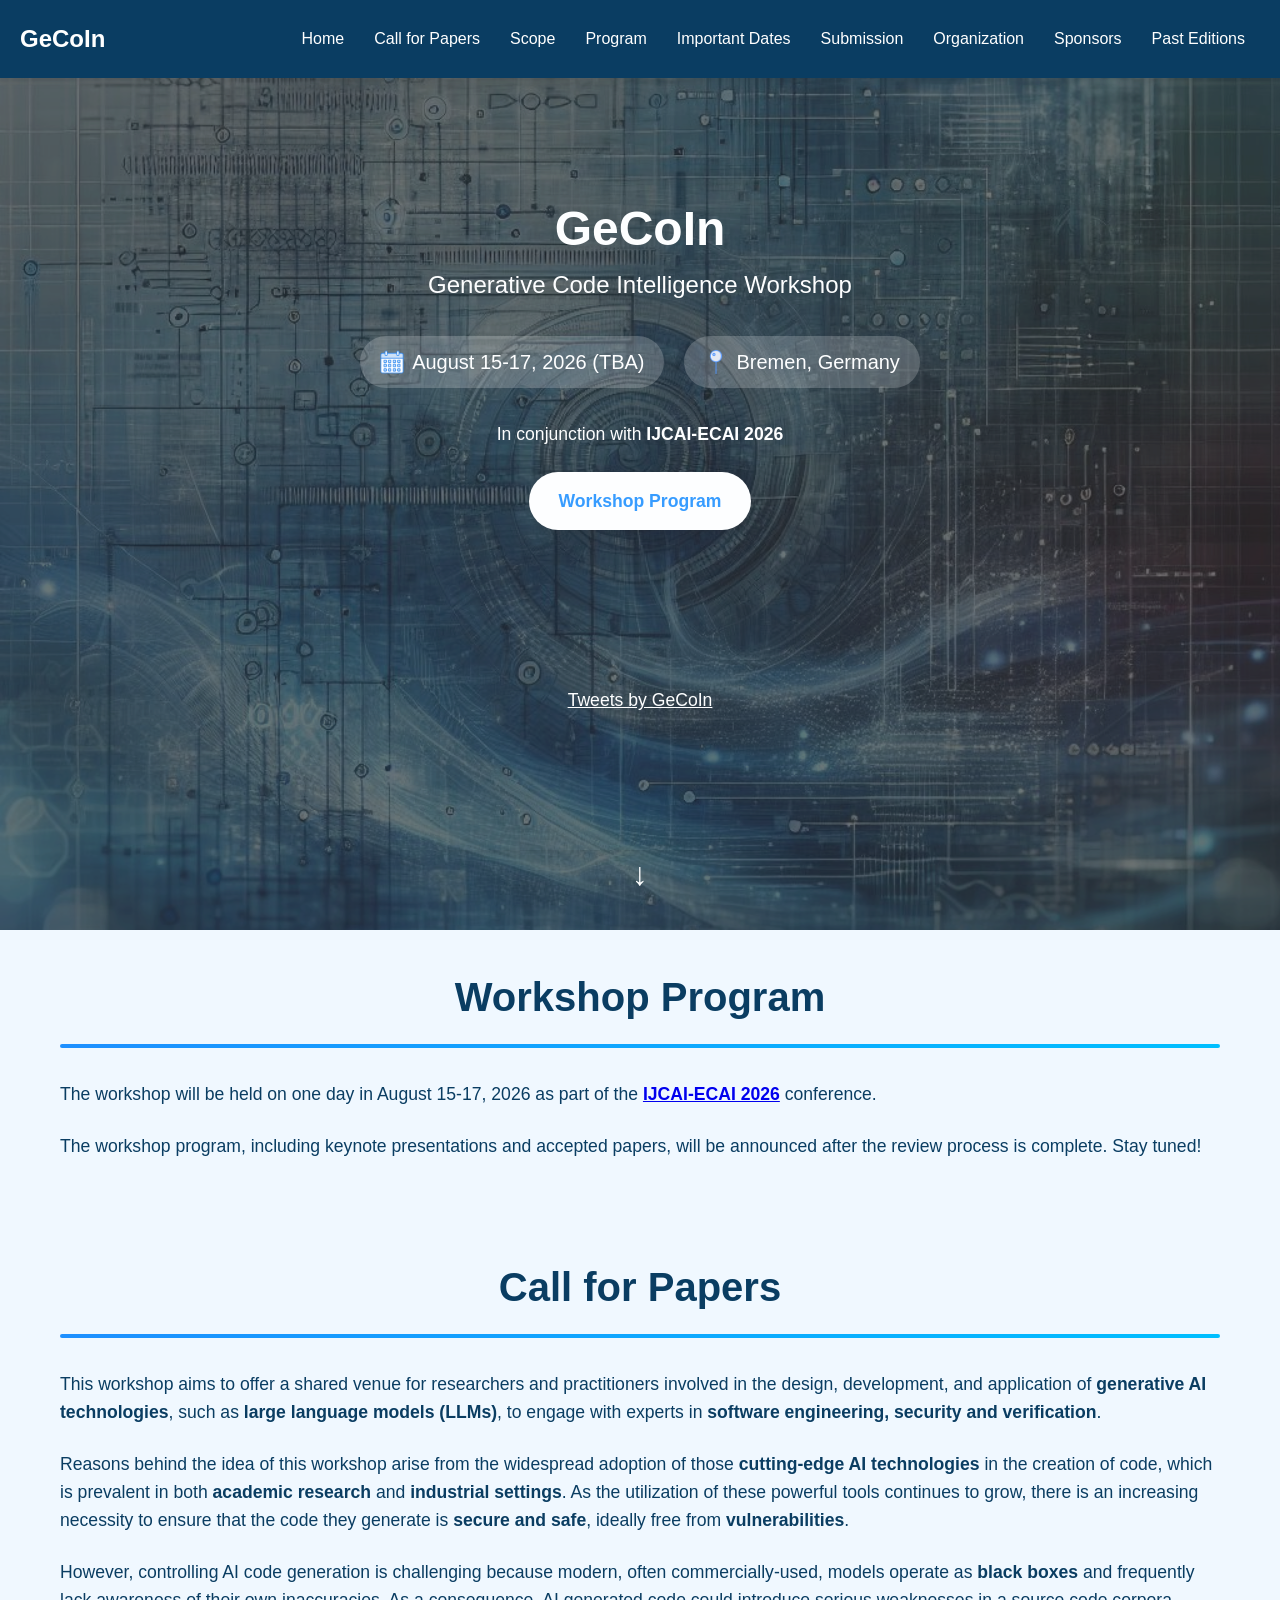
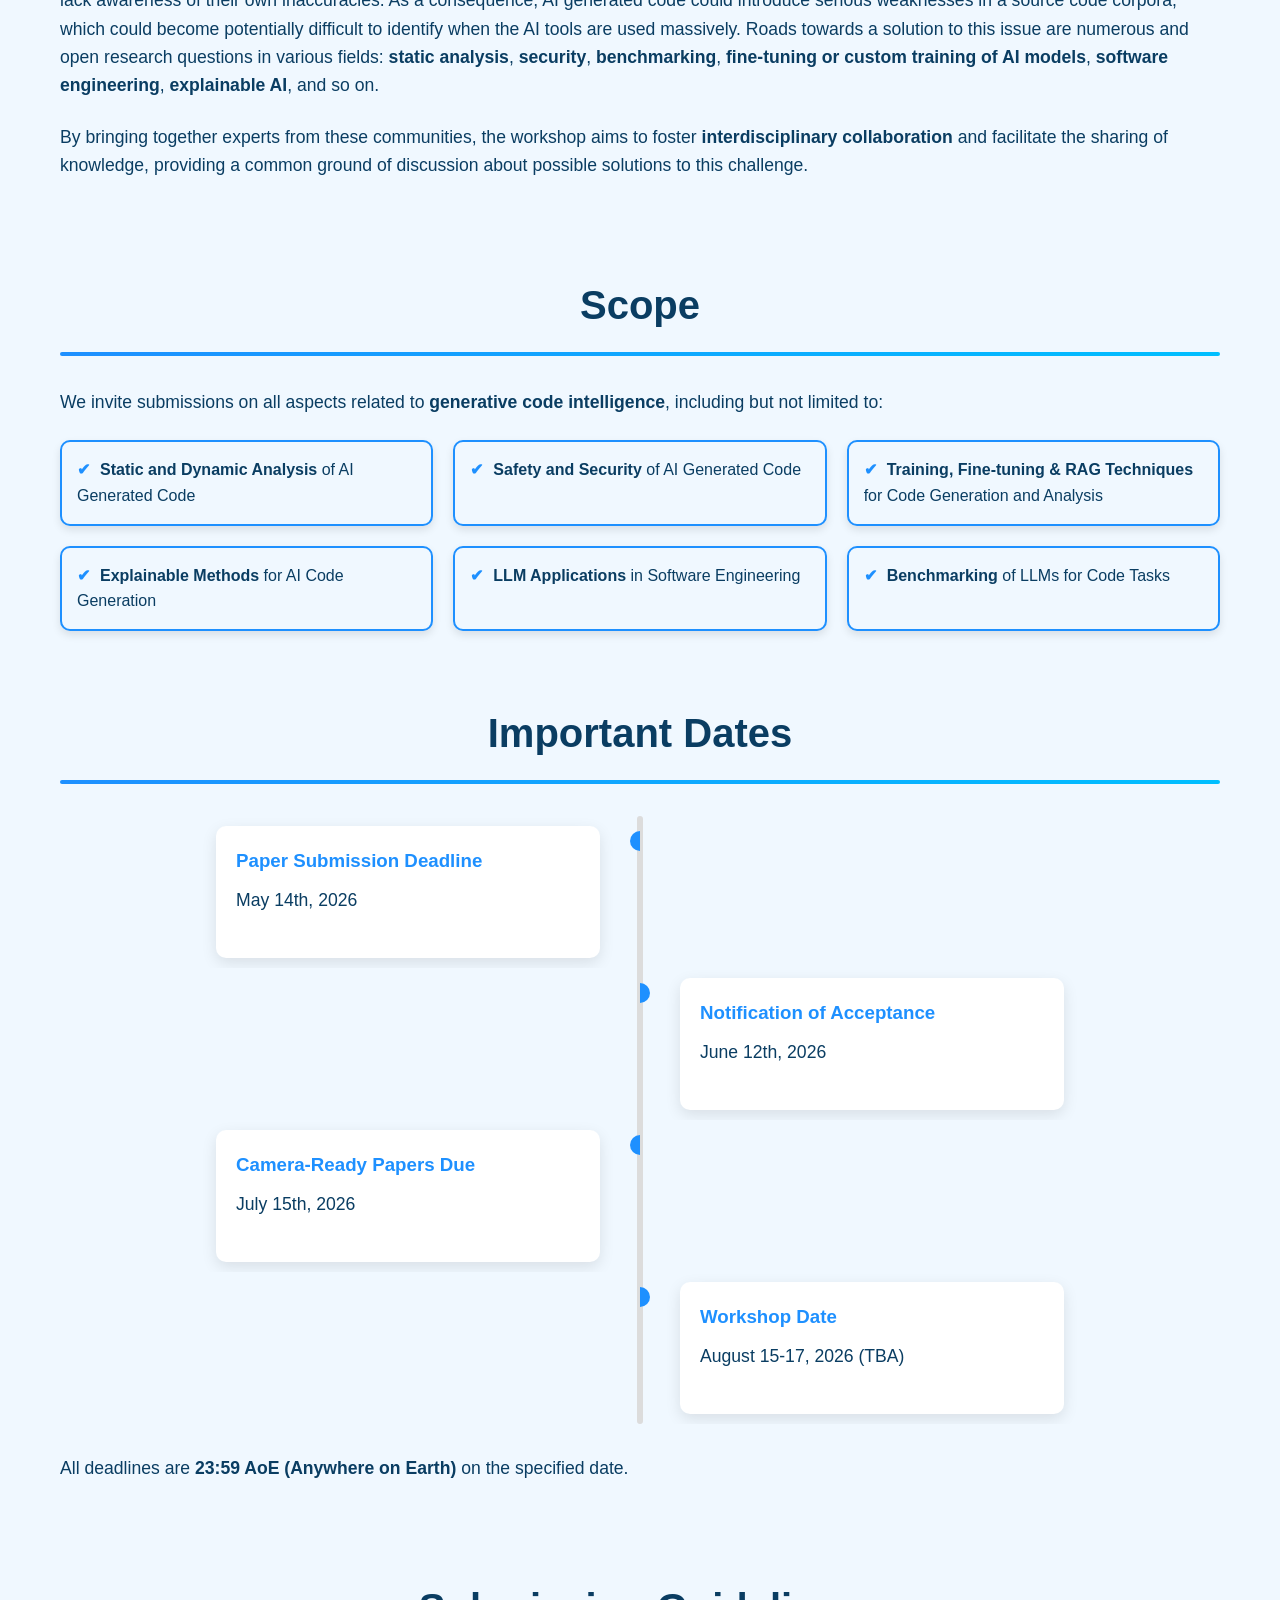
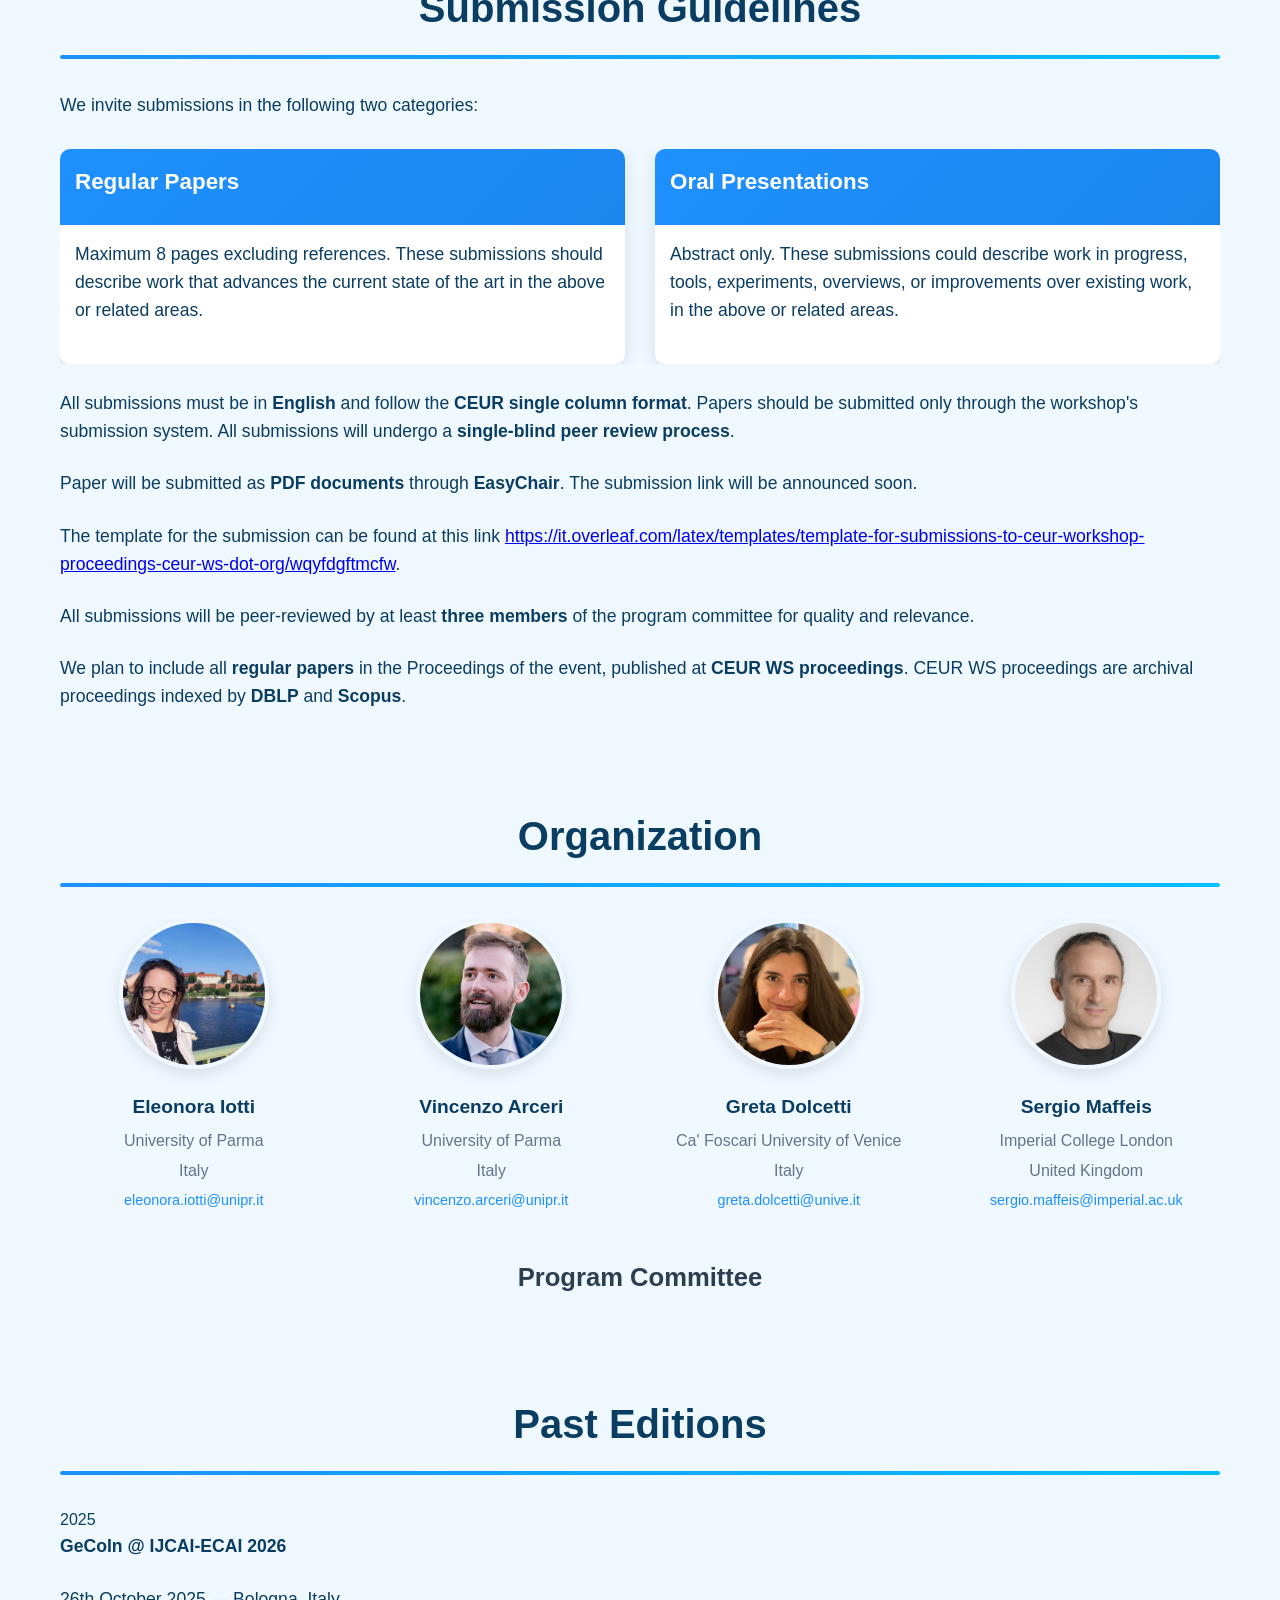
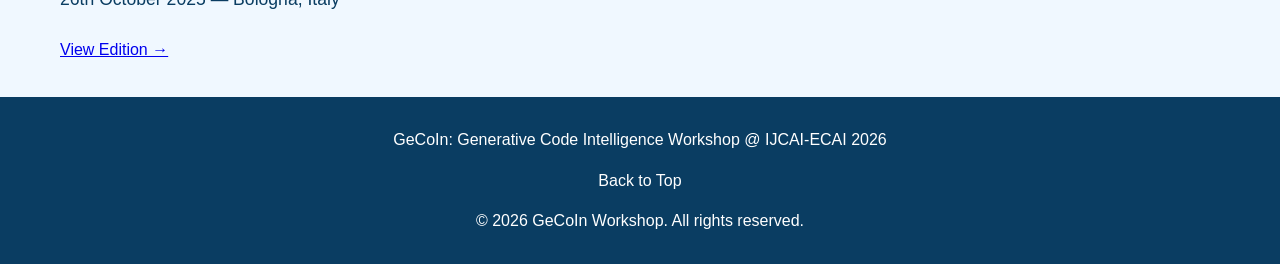
==== index.html @ 6d6dfdf1 "Update important dates for paper submissions and notifications" ====
<!DOCTYPE html>
<html lang="en">
<head>
    <meta charset="UTF-8">
    <meta name="viewport" content="width=device-width, initial-scale=1.0">
    <link rel="stylesheet" href="style.css">
    <title>GeCoIn - Generative Code Intelligence Workshop | IJCAI-ECAI 2026</title>
</head>
<body>
    <nav>
        <div class="nav-container">
            <a href="#" class="nav-logo">GeCoIn</a>
            <ul class="nav-links">
                <li><a href="#home">Home</a></li>
                <li><a href="#call-for-papers">Call for Papers</a></li>
                <li><a href="#scope">Scope</a></li>
                <li><a href="#program">Program</a></li>
                <li><a href="#important-dates">Important Dates</a></li>
                <li><a href="#submission">Submission</a></li>
                <li><a href="#organization">Organization</a></li>
                <li><a href="#sponsors">Sponsors</a></li>
                <li><a href="#past-editions">Past Editions</a></li>
            </ul>
            <div class="burger">
                <div class="line1"></div>
                <div class="line2"></div>
                <div class="line3"></div>
            </div>
        </div>
    </nav>

    <header id="home">
        <div class="overlay"></div>
        <div class="header-content">
            <h1>GeCoIn</h1>
            <p class="workshop-title">Generative Code Intelligence Workshop</p>
            <div class="info-container">
                <div class="date-info">
                    <img src="assets/icons/schedule.png" alt="Date Icon" class="info-icon">
                    <span>  August 15-17, 2026 (TBA) </span>
                </div>
                <div class="city-info">
                    <img src="assets/icons/pin.png" alt="Location Icon" class="info-icon">
                    <span>Bremen, Germany</span>
                </div>
            </div>
            <p class="conference-info">In conjunction with <strong><a href="https://2026.ijcai.org/" target="_blank" rel="noopener noreferrer">IJCAI-ECAI 2026</a></strong></p>
            <a href="#program" class="cta-button">Workshop Program</a>
            <!-- Twitter widget -->
            <div class="twitter-widget">
                <a class="twitter-timeline" data-width="400" data-height="300" href="https://twitter.com/GeCoIn2025?ref_src=twsrc%5Etfw" rel="noopener noreferrer">Tweets by GeCoIn</a><script async src="https://platform.twitter.com/widgets.js" charset="utf-8"></script> 
            </div>
            <script async src="https://platform.twitter.com/widgets.js" charset="utf-8"></script>
        </div>
        <div class="scroll-down">↓</div>
    </header>

    <section id="program">
        <h2>Workshop Program</h2>
        <p>The workshop will be held on one day in August 15-17, 2026 as part of the <strong><a href="https://2026.ijcai.org/" target="_blank" rel="noopener noreferrer">IJCAI-ECAI 2026</a></strong> conference.</p>
        <p>The workshop program, including keynote presentations and accepted papers, will be announced after the review process is complete. Stay tuned!</p>
       </section>

    <section id="call-for-papers">
        <h2>Call for Papers</h2>
        <p>This workshop aims to offer a shared venue for researchers and practitioners involved in the design, development, and application of <strong>generative AI technologies</strong>, such as <strong>large language models (LLMs)</strong>, to engage with experts in <strong>software engineering, security and verification</strong>.</p>
        <p>Reasons behind the idea of this workshop arise from the widespread adoption of those <strong>cutting-edge AI technologies</strong> in the creation of code, which is prevalent in both <strong>academic research</strong> and <strong>industrial settings</strong>. As the utilization of these powerful tools continues to grow, there is an increasing necessity to ensure that the code they generate is <strong>secure and safe</strong>, ideally free from <strong>vulnerabilities</strong>.</p>
        <p>However, controlling AI code generation is challenging because modern, often commercially-used, models operate as <strong>black boxes</strong> and frequently lack awareness of their own inaccuracies. As a consequence, AI generated code could introduce serious weaknesses in a source code corpora, which could become potentially difficult to identify when the AI tools are used massively. Roads towards a solution to this issue are numerous and open research questions in various fields: <strong>static analysis</strong>, <strong>security</strong>, <strong>benchmarking</strong>, <strong>fine-tuning or custom training of AI models</strong>, <strong>software engineering</strong>, <strong>explainable AI</strong>, and so on.</p>
        <p>By bringing together experts from these communities, the workshop aims to foster <strong>interdisciplinary collaboration</strong> and facilitate the sharing of knowledge, providing a common ground of discussion about possible solutions to this challenge.</p>
    </section>

    <section id="scope">
        <h2>Scope</h2>
        <p>We invite submissions on all aspects related to <strong>generative code intelligence</strong>, including but not limited to:</p>
        <ul class="topics-list">
            <li><strong>Static and Dynamic Analysis</strong> of AI Generated Code</li>
            <li><strong>Safety and Security</strong> of AI Generated Code</li>
            <li><strong>Training, Fine-tuning & RAG Techniques</strong> for Code Generation and Analysis</li>
            <li><strong>Explainable Methods</strong> for AI Code Generation</li>
            <li><strong>LLM Applications</strong> in Software Engineering</li>
            <li><strong>Benchmarking</strong> of LLMs for Code Tasks</li>
        </ul>
    </section>

    <section id="important-dates">
        <h2>Important Dates</h2>
        <div class="timeline">
            <div class="timeline-item left">
                <div class="timeline-content">
                    <h3><strong>Paper Submission Deadline</strong></h3>
                    <p>May 14th, 2026</p>
                </div>
            </div>
            <div class="timeline-item right">
                <div class="timeline-content">
                    <h3><strong>Notification of Acceptance</strong></h3>
                    <p>June 12th, 2026</p>
                </div>
            </div>
            <div class="timeline-item left">
                <div class="timeline-content">
                    <h3><strong>Camera-Ready Papers Due</strong></h3>
                    <p>July 15th, 2026</p>
                </div>
            </div>
            <div class="timeline-item right">
                <div class="timeline-content">
                    <h3><strong>Workshop Date</strong></h3>
                    <p> August 15-17, 2026 (TBA)</p>
                </div>
            </div>
        </div>
        <p class="text-center">All deadlines are <strong>23:59 AoE (Anywhere on Earth)</strong> on the specified date.</p>
    </section>

    <section id="submission">
        <h2>Submission Guidelines</h2>
        <p>We invite submissions in the following two categories:</p>
        <div class="grid">
            <div class="card">
                <div class="card-header">
                    <h3><strong>Regular Papers</strong></h3>
                </div>
                <div class="card-body">
                    <p>Maximum 8 pages excluding references.
                    These submissions should describe work that advances the current state of the art in the above or related areas.
                </div>
            </div>
            <div class="card">
                <div class="card-header">
                    <h3><strong>Oral Presentations</strong></h3>
                </div>
                <div class="card-body">
                    <p>Abstract only.
                    These submissions could describe work in progress, tools, experiments, overviews, or improvements over existing work, in the above or related areas.
                </div>
            </div>
        </div>
        <br>
        <p>All submissions must be in <strong>English</strong> and follow the <strong>CEUR single column format</strong>. Papers should be submitted only through the workshop's submission system. All submissions will undergo a <strong>single-blind peer review process</strong>.</p>
        <p>Paper will be submitted as <strong>PDF documents</strong> through <strong>EasyChair</strong>. The submission link will be announced soon.</p>
        <p>The template for the submission can be found at this link <a rel="noopener noreferrer" target="_blank" href="https://it.overleaf.com/latex/templates/template-for-submissions-to-ceur-workshop-proceedings-ceur-ws-dot-org/wqyfdgftmcfw">https://it.overleaf.com/latex/templates/template-for-submissions-to-ceur-workshop-proceedings-ceur-ws-dot-org/wqyfdgftmcfw</a>.</p>
        <p>All submissions will be peer-reviewed by at least <strong> three members </strong> of the program committee for quality and relevance.</p>
        <p>We plan to include all <strong> regular papers </strong> in the Proceedings of the event, published at <strong>CEUR WS proceedings</strong>. CEUR WS proceedings are archival proceedings indexed by <strong>DBLP</strong> and <strong>Scopus</strong>. </p>
    </section>

    <section id="organization">
        <h2>Organization</h2>
        <div class="organizers">
            <div class="organizer">
                <img src="assets/profilepics/eleonora.png" alt="Eleonora Iotti">
                <h3>Eleonora Iotti</h3>
                <p>University of Parma</p>
                <p>Italy</p>
                <p class="email">eleonora.iotti@unipr.it</p>
            </div>
            <div class="organizer">
                <img src="assets/profilepics/vincenzo.png" alt="Vincenzo Arceri">
                <h3>Vincenzo Arceri</h3>
                <p>University of Parma</p>
                <p>Italy</p>
                <p class="email">vincenzo.arceri@unipr.it</p>
            </div>
            <div class="organizer">
                <img src="assets/profilepics/greta.png" alt="Greta Dolcetti">
                <h3>Greta Dolcetti</h3>
                <p>Ca' Foscari University of Venice</p>
                <p>Italy</p>
                <p class="email">greta.dolcetti@unive.it</p>
            </div>
            <div class="organizer">
                <img src="assets/profilepics/sergio.png" alt="Sergio Maffeis">
                <h3>Sergio Maffeis</h3>
                <p>Imperial College London</p>
                <p>United Kingdom</p>
                <p class="email">sergio.maffeis@imperial.ac.uk</p>
            </div>
        </div>

        <h3 class="committee-title">Program Committee</h3>
        <!-- <div class="pc-grid">
            <div class="pc-member">
                <p class="member-name">Antonio Emanuele Cinà</p>
                <p class="member-affiliation">University of Genoa</p>
            </div>
            <div class="pc-member">
                <p class="member-name">Edoardo Manino</p>
                <p class="member-affiliation">University of Manchester</p>
            </div>
            <div class="pc-member">
                <p class="member-name">Gabriele Penzotti</p>
                <p class="member-affiliation">University of Parma</p>
            </div>
            <div class="pc-member">
                <p class="member-name">Giulio Zizzo</p>
                <p class="member-affiliation">IBM Research</p>
            </div>
            <div class="pc-member">
                <p class="member-name">Guannan Wei</p>
                <p class="member-affiliation">INRIA/Tufts</p>
            </div>
            <div class="pc-member">
                <p class="member-name">Hossein Hajipour</p>
                <p class="member-affiliation">CISPA</p>
            </div>
            <div class="pc-member">
                <p class="member-name">Ke Li</p>
                <p class="member-affiliation">University of Exeter</p>
            </div>
            <div class="pc-member">
                <p class="member-name">Laura Titolo</p>
                <p class="member-affiliation">Code Metal</p>
            </div>
            <div class="pc-member">
                <p class="member-name">Lucas Cordeiro</p>
                <p class="member-affiliation">The University of Manchester</p>
            </div>
            <div class="pc-member">
                <p class="member-name">Luca Olivieri</p>
                <p class="member-affiliation">Ca' Foscari University of Venice</p>
            </div>
            <div class="pc-member">
                <p class="member-name">Souvick Das</p>
                <p class="member-affiliation">University of Luxembourg</p>
            </div>
        </div> -->
    </section>

    <section id="past-editions">
        <h2>Past Editions</h2>
        <div class="past-editions-grid">
            <div class="past-edition-card">
                <div class="past-edition-year">2025</div>
                <div class="past-edition-info">
                    <p><strong>GeCoIn @ IJCAI-ECAI 2026</strong></p>
                    <p>26th October 2025 &mdash; Bologna, Italy</p>
                    <a href="past_editions/2025/index.html" class="past-edition-link">View Edition &rarr;</a>
                </div>
            </div>
        </div>
    </section>

    <!-- <section id="sponsors">
        <h2>Sponsors</h2>
        <div class="sponsors-container">
            <div class="sponsor">
                <img src="assets/sponsor/UNIPR_CENTRATO_2RIGHE_POS_CMYK.png" alt="University of Parma">
            </div>
        </div>
    </section> -->

    <footer>
        <p>GeCoIn: Generative Code Intelligence Workshop @ IJCAI-ECAI 2026</p>
        <div class="footer-links">
            <a href="#home">Back to Top</a>
        </div>
        <p>&copy; 2026 GeCoIn Workshop. All rights reserved.</p>
    </footer>

    <script>
        // Mobile Navigation Toggle
        const navSlide = () => {
            const burger = document.querySelector('.burger');
            const nav = document.querySelector('.nav-links');
            const navLinks = document.querySelectorAll('.nav-links li');

            burger.addEventListener('click', () => {
                // Toggle Nav
                nav.classList.toggle('nav-active');

                // Animate Links
                navLinks.forEach((link, index) => {
                    if (link.style.animation) {
                        link.style.animation = '';
                    } else {
                        link.style.animation = `navLinkFade 0.5s ease forwards ${index / 7 + 0.3}s`;
                    }
                });

                // Burger Animation
                burger.classList.toggle('toggle');
            });

            // Close menu when link is clicked
            navLinks.forEach(link => {
                link.addEventListener('click', () => {
                    nav.classList.remove('nav-active');
                    burger.classList.remove('toggle');

                    navLinks.forEach(link => {
                        link.style.animation = '';
                    });
                });
            });
        };

        navSlide();

        // Smooth scroll for all anchor links
        document.querySelectorAll('a[href^="#"]').forEach(anchor => {
            anchor.addEventListener('click', function (e) {
                e.preventDefault();

                document.querySelector(this.getAttribute('href')).scrollIntoView({
                    behavior: 'smooth'
                });
            });
        });

        // Scroll down button functionality
        document.querySelector('.scroll-down').addEventListener('click', () => {
            document.querySelector('#call-for-papers').scrollIntoView({
                behavior: 'smooth'
            });
        });
    </script>
</body>
</html>
---- style.css ----
:root {
    --primary: #1e90ff;
    --primary-dark: #1c86ee;
    --secondary: #0a3d62;
    --accent: #00bfff;
    --light: #f0f8ff;
    --dark: #0a3d62;
    --gray: #dcdcdc;
}

* {
    box-sizing: border-box;
    margin: 0;
    padding: 0;
}

html {
    scroll-behavior: smooth;
    overflow-x: hidden;
}

body {
    font-family: 'Inter', -apple-system, BlinkMacSystemFont, 'Segoe UI', Roboto, Oxygen, Ubuntu, Cantarell, sans-serif;
    line-height: 1.6;
    color: var(--dark);
    background-color: var(--light);
    overflow-x: hidden;
}

header {
    background: url(assets/pics/bg.jpeg);
    background-position: center;
    background-size: cover;
    color: white;
    min-height: 100vh;
    display: flex;
    flex-direction: column;
    justify-content: center;
    align-items: center;
    text-align: center;
    position: relative;
    overflow: hidden;
    opacity: 0.88;
    padding-top: 200px;
}

header::before {
    content: '';
    position: absolute;
    top: 0;
    left: 0;
    width: 100%;
    height: 100%;
    background: rgba(0, 0, 0, 0.5);
    z-index: 1;
}

header * {
    position: relative;
    z-index: 2;
}

.overlay {
    position: absolute;
    top: 0;
    left: 0;
    width: 100%;
    height: 100%;
    background: rgba(0, 0, 0, 0.2);
    z-index: 1;
}

.header-content {
    position: relative;
    z-index: 2;
    max-width: 100%;
    padding: 0 20px;
}

h1 {
    font-size: 3rem;
    margin-bottom: 1rem;
    font-weight: 800;
    line-height: 1.2;
}

.header-content h1 {
    margin-bottom: 0.5rem;
}

.workshop-title {
    font-size: 1.5rem;
    margin-bottom: 2rem;
    font-weight: 400;
}

.date-info {
    font-size: 1.25rem;
    margin-bottom: 2rem;
    padding: 10px 20px;
    background-color: rgba(255, 255, 255, 0.2);
    border-radius: 50px;
    display: inline-block;
    display: flex;
    align-items: center;
}

.cta-button {
    display: inline-block;
    background-color: white;
    color: var(--primary);
    font-weight: 600;
    padding: 15px 30px;
    border-radius: 50px;
    text-decoration: none;
    font-size: 1.1rem;
    transition: all 0.3s ease;
    box-shadow: 0 4px 6px rgba(0, 0, 0, 0.1);
}

.cta-button:hover {
    transform: translateY(-3px);
    box-shadow: 0 6px 8px rgba(0, 0, 0, 0.15);
}

.scroll-down {
    position: absolute;
    bottom: 30px;
    left: 50%;
    transform: translateX(-50%);
    font-size: 2rem;
    color: white;
    animation: bounce 2s infinite;
    cursor: pointer;
}

@keyframes bounce {
    0%, 20%, 50%, 80%, 100% {
        transform: translateY(0) translateX(-50%);
    }
    40% {
        transform: translateY(-20px) translateX(-50%);
    }
    60% {
        transform: translateY(-10px) translateX(-50%);
    }
}

nav {
    background-color: var(--secondary);
    padding: 0 20px;
    position: fixed;
    top: 0;
    width: 100%;
    z-index: 100;
    box-shadow: 0 2px 10px rgba(0, 0, 0, 0.1);
}

.nav-container {
    max-width: 100%;
    margin: 0 auto;
    display: flex;
    justify-content: space-between;
    align-items: center;
}

.nav-logo {
    font-weight: 700;
    font-size: 1.5rem;
    color: white;
    text-decoration: none;
    padding: 20px 0;
}

.nav-links {
    display: flex;
    list-style: none;
}

.nav-links li a {
    color: white;
    padding: 20px 15px;
    text-decoration: none;
    font-weight: 500;
    display: block;
    transition: color 0.3s ease;
}

.nav-links li a:hover {
    color: var(--accent);
}

.burger {
    display: none;
    cursor: pointer;
}

.burger div {
    width: 25px;
    height: 3px;
    background-color: white;
    margin: 5px;
    transition: all 0.3s ease;
}

section {
    padding: 35px 20px;
    max-width: 1200px;
    margin: 0 auto;
    overflow-x: hidden;
}

section h2 {
    font-size: 2.5rem;
    margin-bottom: 2rem;
    text-align: center;
    position: relative;
    color: var(--secondary);
}

section h2::after {
    content: '';
    display: block;
    width: 100%;
    height: 4px;
    background: linear-gradient(90deg, var(--primary), var(--accent));
    margin: 15px auto 0;
    border-radius: 2px;
}

p {
    margin-bottom: 1.5rem;
    font-size: 1.1rem;
}

.grid {
    display: grid;
    grid-template-columns: repeat(auto-fit, minmax(300px, 1fr));
    gap: 30px;
    margin-top: 30px;
    overflow-x: hidden;
}

.card {
    background-color: white;
    border-radius: 10px;
    overflow: hidden;
    box-shadow: 0 5px 15px rgba(0, 0, 0, 0.1);
    transition: transform 0.3s ease, box-shadow 0.3s ease;
}

.card:hover {
    transform: translateY(-5px);
    box-shadow: 0 15px 30px rgba(0, 0, 0, 0.15);
}

.card-header {
    background: linear-gradient(135deg, var(--primary), var(--primary-dark));
    color: white;
    padding: 15px;
}

.card-body {
    padding: 15px;
}

.card h3 {
    margin-bottom: 10px;
    font-size: 1.4rem;
}

.timeline {
    position: relative;
    max-width: 80%;
    margin: 30px auto;
}

.timeline::after {
    content: '';
    position: absolute;
    width: 6px;
    background: var(--gray);
    top: 0;
    bottom: 0;
    left: 50%;
    margin-left: -3px;
    border-radius: 3px;
}

.timeline-item {
    padding: 10px 40px;
    position: relative;
    width: 50%;
    box-sizing: border-box;
    overflow-x: hidden;
}

.timeline-item::after {
    content: '';
    position: absolute;
    width: 20px;
    height: 20px;
    background: var(--primary);
    border-radius: 50%;
    top: 15px;
    z-index: 1;
}

.left {
    left: 0;
}

.right {
    left: 50%;
}

.left::after {
    right: -10px;
}

.right::after {
    left: -10px;
}

.timeline-content {
    background-color: white;
    padding: 20px;
    border-radius: 10px;
    box-shadow: 0 5px 15px rgba(0, 0, 0, 0.1);
}

.timeline-content h3 {
    margin-bottom: 10px;
    color: var(--primary);
}

/* Add styling for author names in program schedule */
.timeline-content em {
    color: #496795;
    font-size: 0.9rem;
    font-weight: 400;
}

.organizers {
    display: grid;
    grid-template-columns: repeat(2, 1fr);
    gap: 30px;
    margin-top: 30px;
    overflow-x: hidden;
}

.organizer {
    text-align: center;
}

.organizer img {
    width: 150px;
    height: 150px;
    border-radius: 50%;
    object-fit: cover;
    margin-bottom: 15px;
    border: 4px solid var(--light);
    box-shadow: 0 5px 15px rgba(0, 0, 0, 0.1);
}

.organizer h3 {
    font-size: 1.2rem;
    margin-bottom: 5px;
}

.organizer p {
    font-size: 1rem;
    color: #64748b;
    margin-bottom: 5px;
    margin-top: 5px;
}

.organizer .email {
    font-size: 0.9rem;
    color: var(--primary);
    word-break: break-word;
}

footer {
    background-color: var(--secondary);
    color: white;
    text-align: center;
    padding: 30px 20px;
    overflow-x: hidden;
}

footer p {
    margin-bottom: 0;
    font-size: 1rem;
}

.footer-links {
    margin: 15px 0;
}

.footer-links a {
    color: white;
    margin: 0 10px;
    text-decoration: none;
}

.footer-links a:hover {
    text-decoration: underline;
}

.container {
    display: flex;
    flex-wrap: wrap;
    justify-content: center;
    align-items: center;
    max-width: 100vw;
    overflow: hidden;
}

.info-container {
    display: flex;
    justify-content: center;
    gap: 20px;
    align-items: center;
}

.info-icon {
    width: 24px;
    height: 24px;
    margin-right: 8px;
}

.city-info {
    font-size: 1.25rem;
    margin-bottom: 2rem;
    padding: 10px 20px;
    background-color: rgba(255, 255, 255, 0.2);
    border-radius: 50px;
    display: inline-block;
    display: flex;
    align-items: center;
}

.topics-list {
    list-style: none;
    padding: 0;
    margin: 0;
    display: grid;
    grid-template-columns: repeat(auto-fit, minmax(250px, 1fr));
    gap: 20px;
    justify-content: center;
}

@media screen and (min-width: 768px) {
    .topics-list {
        grid-template-columns: repeat(3, 1fr);
    }
}

.topics-list li {
    background-color: var(--light);
    border: 2px solid var(--primary);
    border-radius: 10px;
    padding: 15px;
    box-shadow: 0 4px 8px rgba(0, 0, 0, 0.1);
    transition: transform 0.3s ease, box-shadow 0.3s ease;
}

.topics-list li:hover {
    transform: translateY(-5px);
    box-shadow: 0 8px 16px rgba(0, 0, 0, 0.2);
}

.topics-list li::before {
    content: "✔";
    color: var(--primary);
    font-weight: bold;
    margin-right: 10px;
}

.conference-info a {
    color: white;
    font-weight: bold;
    text-decoration: none;
}

.conference-info a:hover {
    text-decoration: underline;
}

.twitter-widget {
    margin-top: 20px;
    width: 100%;
    max-width: 400px;
    height: 300px;
    overflow: hidden;
    border-radius: 10px;
    box-shadow: 0 4px 8px rgba(0, 0, 0, 0.1);
    display: flex;
    justify-content: center;
    align-items: center;
    margin-left: auto;
    margin-right: auto;
    margin-bottom: 80px;
}

/* Twitter link style for fallback */
.twitter-widget a {
    color: white;
    text-align: center;
    position: absolute;
    width: auto;
    text-decoration: underline;
    font-size: 1.1rem;
}

.conference-info {
    white-space: normal;
    overflow-wrap: break-word;
    max-width: 100%;
}

/* Program Committee Styling */
.committee-title {
    text-align: center;
    margin: 2.5rem 0 1.5rem;
    color: #2c3e50;
    font-size: 1.6rem;
}

.pc-grid {
    display: grid;
    grid-template-columns: repeat(auto-fill, minmax(250px, 1fr));
    gap: 1.5rem;
    margin-top: 2rem;
}

.pc-member {
    background-color: #f8f9fa;
    border-radius: 8px;
    padding: 1rem;
    box-shadow: 0 2px 5px rgba(0,0,0,0.1);
    transition: transform 0.3s ease, box-shadow 0.3s ease;
    text-align: center;
}

.pc-member:hover {
    transform: translateY(-5px);
    box-shadow: 0 5px 15px rgba(0,0,0,0.1);
}

.member-name {
    font-weight: bold;
    margin-bottom: 0.3rem;
    color: #2c3e50;
}

.member-affiliation {
    font-style: italic;
    font-size: 0.9rem;
    color: #6c757d;
}

@media (max-width: 768px) {
    .pc-grid {
        grid-template-columns: repeat(auto-fill, minmax(200px, 1fr));
    }
}

@media screen and (max-width: 768px) {
    .header-content {
        padding: 0 10px;
    }

    h1 {
        font-size: 2rem;
    }

    .workshop-title {
        font-size: 1rem;
    }

    .date-info, .city-info {
        font-size: 1rem;
    }

    .cta-button {
        padding: 10px 20px;
        font-size: 1rem;
    }

    h1 {
        font-size: 2.2rem;
    }

    .workshop-title {
        font-size: 1.2rem;
    }

    .conference-info {
        font-size: 14px;
        padding: 5px;
    }

    .nav-links {
        position: absolute;
        right: 0;
        height: calc(100vh - 60px);
        top: 60px;
        background-color: var(--secondary);
        display: flex;
        flex-direction: column;
        align-items: center;
        width: 100%;
        transform: translateX(100%);
        transition: transform 0.5s ease-in;
        z-index: 99;
    }

    .nav-links li {
        opacity: 0;
        width: 100%;
        text-align: center;
    }

    .nav-links li a {
        padding: 20px;
        font-size: 1.2rem;
    }

    .burger {
        display: block;
    }

    .nav-active {
        transform: translateX(0%);
    }

    @keyframes navLinkFade {
        from {
            opacity: 0;
            transform: translateX(50px);
        }
        to {
            opacity: 1;
            transform: translateX(0px);
        }
    }

    .toggle .line1 {
        transform: rotate(-45deg) translate(-5px, 6px);
    }

    .toggle .line2 {
        opacity: 0;
    }

    .toggle .line3 {
        transform: rotate(45deg) translate(-5px, -6px);
    }

    .timeline::after {
        left: 31px;
    }

    .timeline-item {
        width: 100%;
        padding-left: 70px;
        padding-right: 25px;
    }

    .timeline-item::after {
        left: 21px;
    }

    .right {
        left: 0%;
    }

    .organizers {
        grid-template-columns: 1fr;
    }

    .twitter-widget {
        max-width: 90%;
        height: auto;
        aspect-ratio: 4 / 3;
    }
}

/* Sponsors Section */
#sponsors {
    padding: 60px 20px;
    text-align: center;
}

.sponsors-container {
    max-width: 1200px;
    margin: 0 auto;
    display: flex;
    justify-content: center;
    align-items: center;
    flex-wrap: wrap;
    gap: 40px;
}

.sponsor {
    display: flex;
    justify-content: center;
    align-items: center;
    padding: 20px;
}

.sponsor img {
    max-width: 300px;
    max-height: 150px;
    width: auto;
    height: auto;
    object-fit: contain;
    filter: grayscale(20%);
    transition: filter 0.3s ease, transform 0.3s ease;
}

.sponsor img:hover {
    filter: grayscale(0%);
    transform: scale(1.05);
}

/* Responsive design for sponsors */
@media screen and (max-width: 768px) {
    .sponsor img {
        max-width: 250px;
        max-height: 120px;
    }
    
    #sponsors {
        padding: 40px 15px;
    }
}

@media screen and (max-width: 480px) {
    .sponsor img {
        max-width: 200px;
        max-height: 100px;
    }
}

/* Program Schedule styling */
.program-schedule {
    margin-top: 3rem;
    margin-bottom: 3rem;
}

.program-schedule h3 {
    text-align: center;
    margin-bottom: 2rem;
    color: var(--primary);
    font-size: 1.8rem;
    font-weight: 600;
    position: relative;
}

.program-schedule h3::after {
    content: '';
    display: block;
    width: 80px;
    height: 3px;
    background: var(--accent);
    margin: 10px auto 0;
    border-radius: 2px;
}

/* Keynote styling */
.keynote-container {
    margin-top: 3rem;
    margin-bottom: 2rem;
}

.keynote-container h3 {
    text-align: center;
    margin-bottom: 2rem;
    color: var(--primary);
    font-size: 1.8rem;
    font-weight: 600;
    position: relative;
}

.keynote-container h3::after {
    content: '';
    display: block;
    width: 80px;
    height: 3px;
    background: var(--accent);
    margin: 10px auto 0;
    border-radius: 2px;
}

.keynote-card {
    max-width: 800px;
    margin: 0 auto;
    background: white;
    border: none;
}

.keynote-card:hover {
    transform: translateY(-3px);
}

.keynote-card .card-header {
    background: linear-gradient(135deg, var(--primary), var(--primary-dark));
    padding: 25px;
}

.keynote-card .card-header h4 {
    margin: 0;
    font-size: 1.4rem;
    line-height: 1.4;
    font-weight: 600;
    color: white;
}

.keynote-card .card-body {
    padding: 25px;
    text-align: center;
}

.keynote-speaker {
    font-size: 1.3rem;
    font-weight: 700;
    color: var(--secondary);
    margin-bottom: 8px;
}

.keynote-affiliation {
    font-size: 1rem;
    color: #64748b;
    font-weight: 400;
}

@media screen and (max-width: 768px) {
    .keynote-card .card-header h4 {
        font-size: 1.2rem;
    }
    
    .keynote-speaker {
        font-size: 1.2rem;
    }
    
    .keynote-card .card-header,
    .keynote-card .card-body {
        padding: 20px;
    }
}

@media screen and (min-width: 1200px) {
    .organizers {
        grid-template-columns: repeat(4, 1fr);
    }
}

/* Accepted Paper styling */

.papers-container {
    margin-top: 3rem;
    margin-bottom: 2rem;
}

.papers-container h3 {
    text-align: center;
    margin-bottom: 2rem;
    color: var(--primary);
    font-size: 1.8rem;
    font-weight: 600;
    position: relative;
}

.papers-container h3::after {
    content: '';
    display: block;
    width: 80px;
    height: 3px;
    background: var(--accent);
    margin: 10px auto 0;
    border-radius: 2px;
}

.papers-grid {
    display: grid;
    grid-template-columns: repeat(auto-fit, minmax(350px, 1fr));
    gap: 25px;
    margin-top: 2rem;
}

.paper-card {
    background: white;
    border-radius: 10px;
    overflow: hidden;
    box-shadow: 0 5px 15px rgba(0, 0, 0, 0.1);
    transition: transform 0.3s ease, box-shadow 0.3s ease;
    border: none;
}

.paper-card:hover {
    transform: translateY(-3px);
    box-shadow: 0 8px 20px rgba(0, 0, 0, 0.15);
}

.paper-card-header {
    background: linear-gradient(135deg, var(--primary), var(--primary-dark));
    padding: 20px;
}

.paper-title {
    margin: 0;
    font-size: 1.1rem;
    line-height: 1.4;
    font-weight: 600;
    color: white;
    word-wrap: break-word;
    hyphens: auto;
}

.paper-card-body {
    padding: 20px;
    text-align: left;
}

.paper-authors {
    font-size: 1rem;
    font-weight: 500;
    color: var(--secondary);
    margin: 0;
    line-height: 1.4;
}

@media screen and (max-width: 768px) {
    .papers-grid {
        grid-template-columns: 1fr;
        gap: 20px;
    }
    
    .paper-title {
        font-size: 1rem;
    }
    
    .paper-authors {
        font-size: 0.9rem;
    }
    
    .paper-card-header,
    .paper-card-body {
        padding: 15px;
    }
}

@media screen and (max-width: 480px) {
    .papers-grid {
        grid-template-columns: 1fr;
    }
}
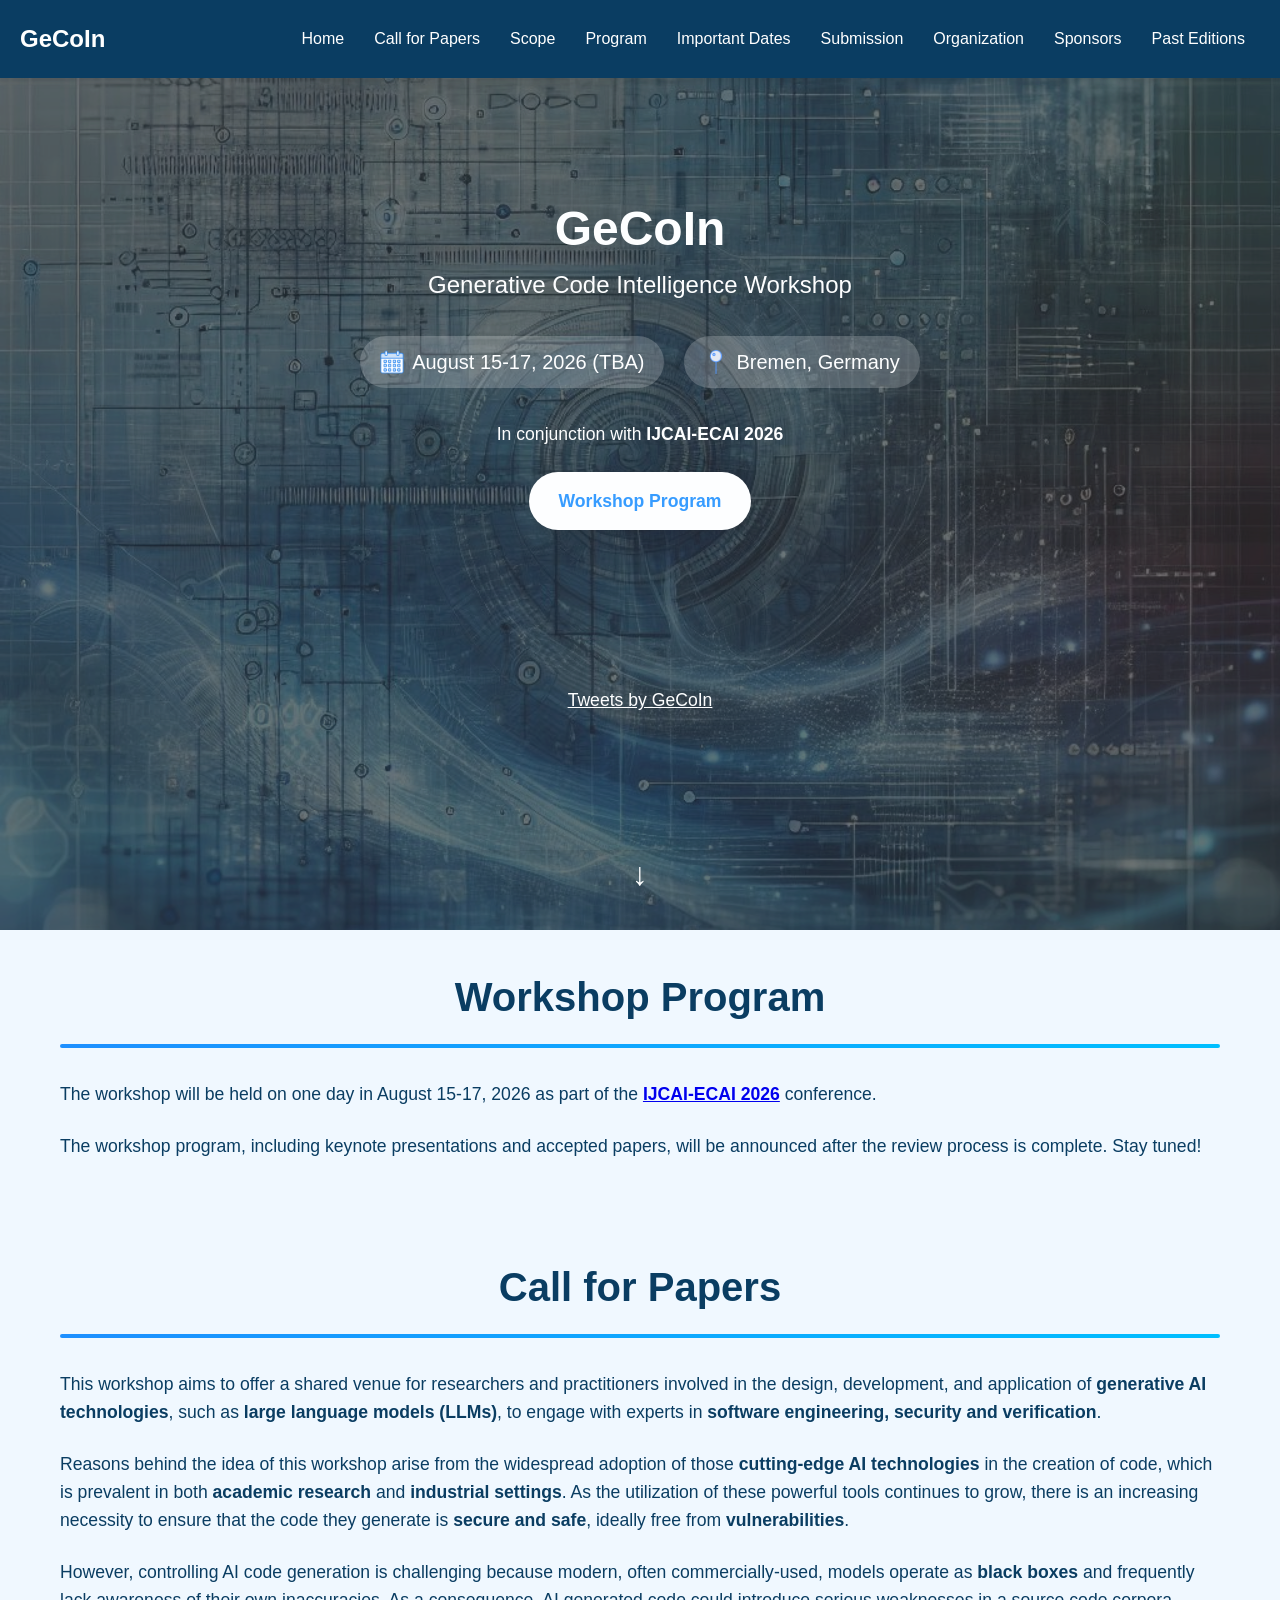
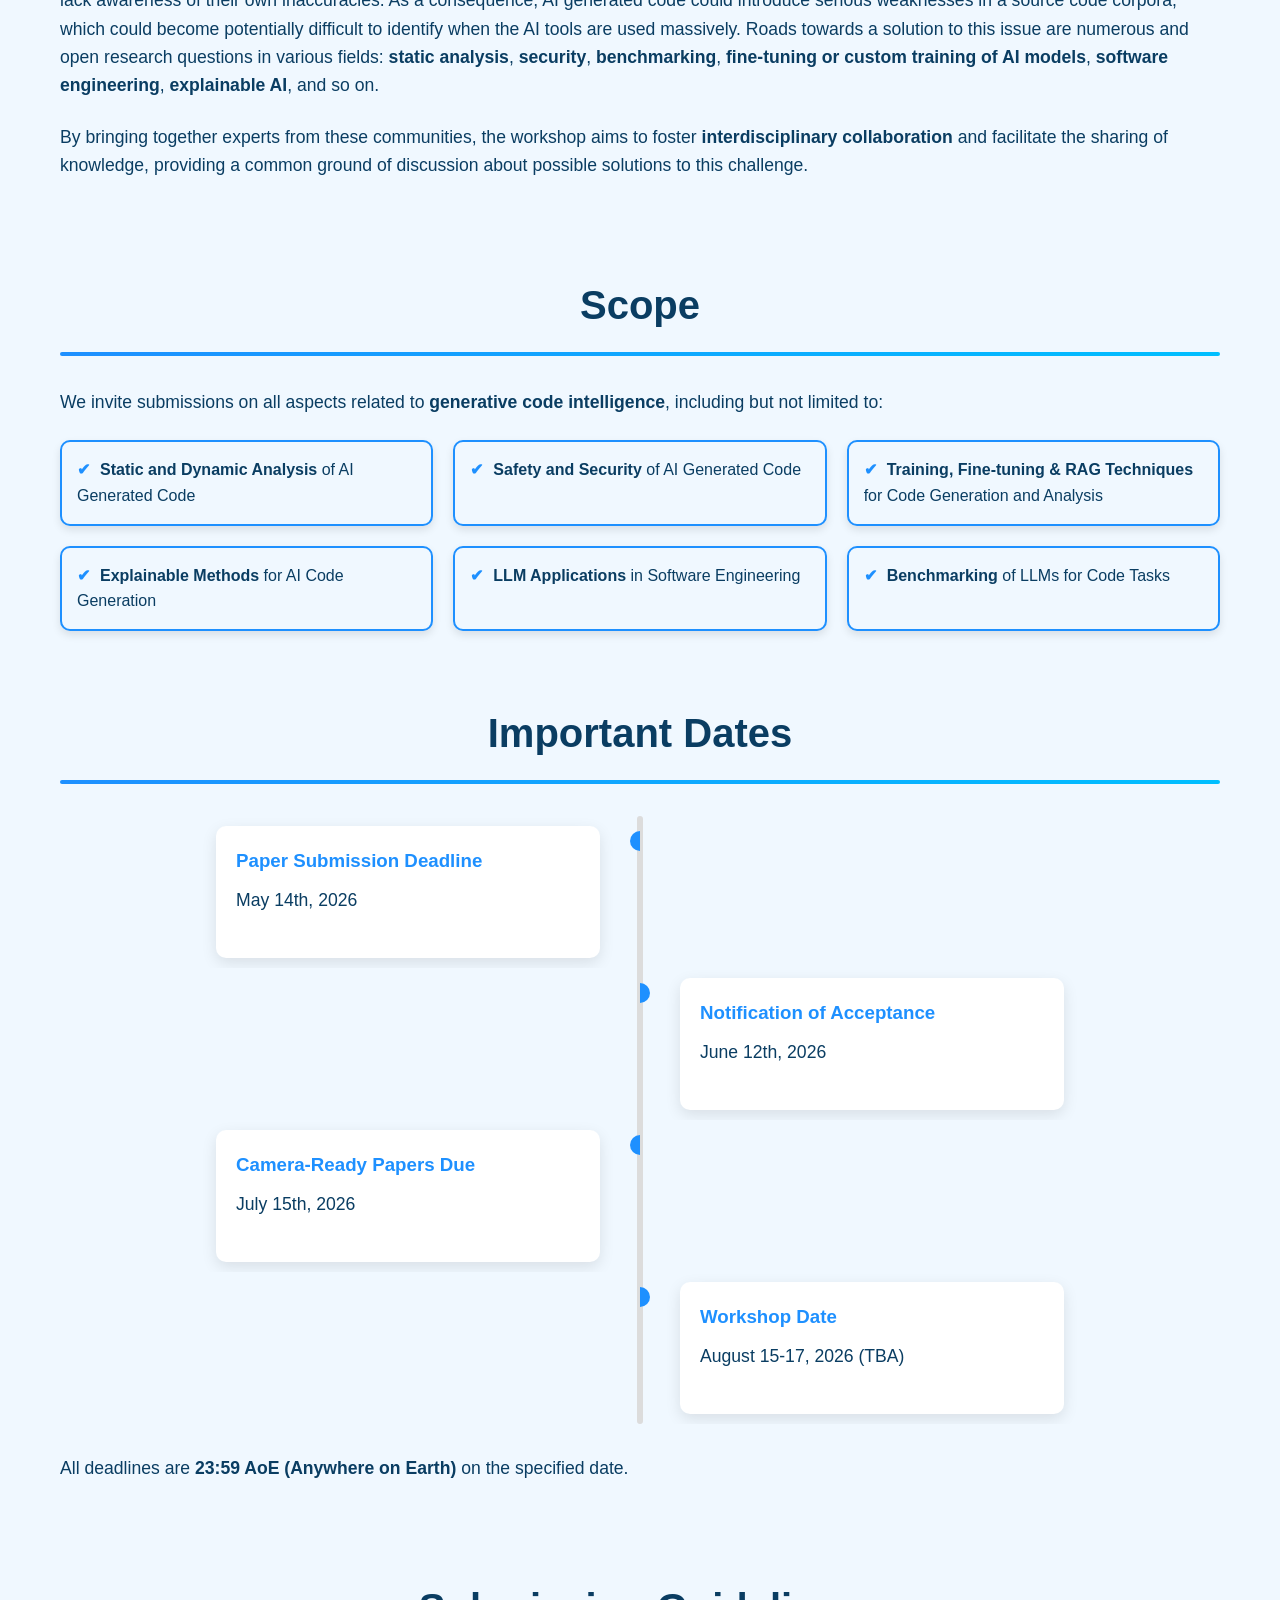
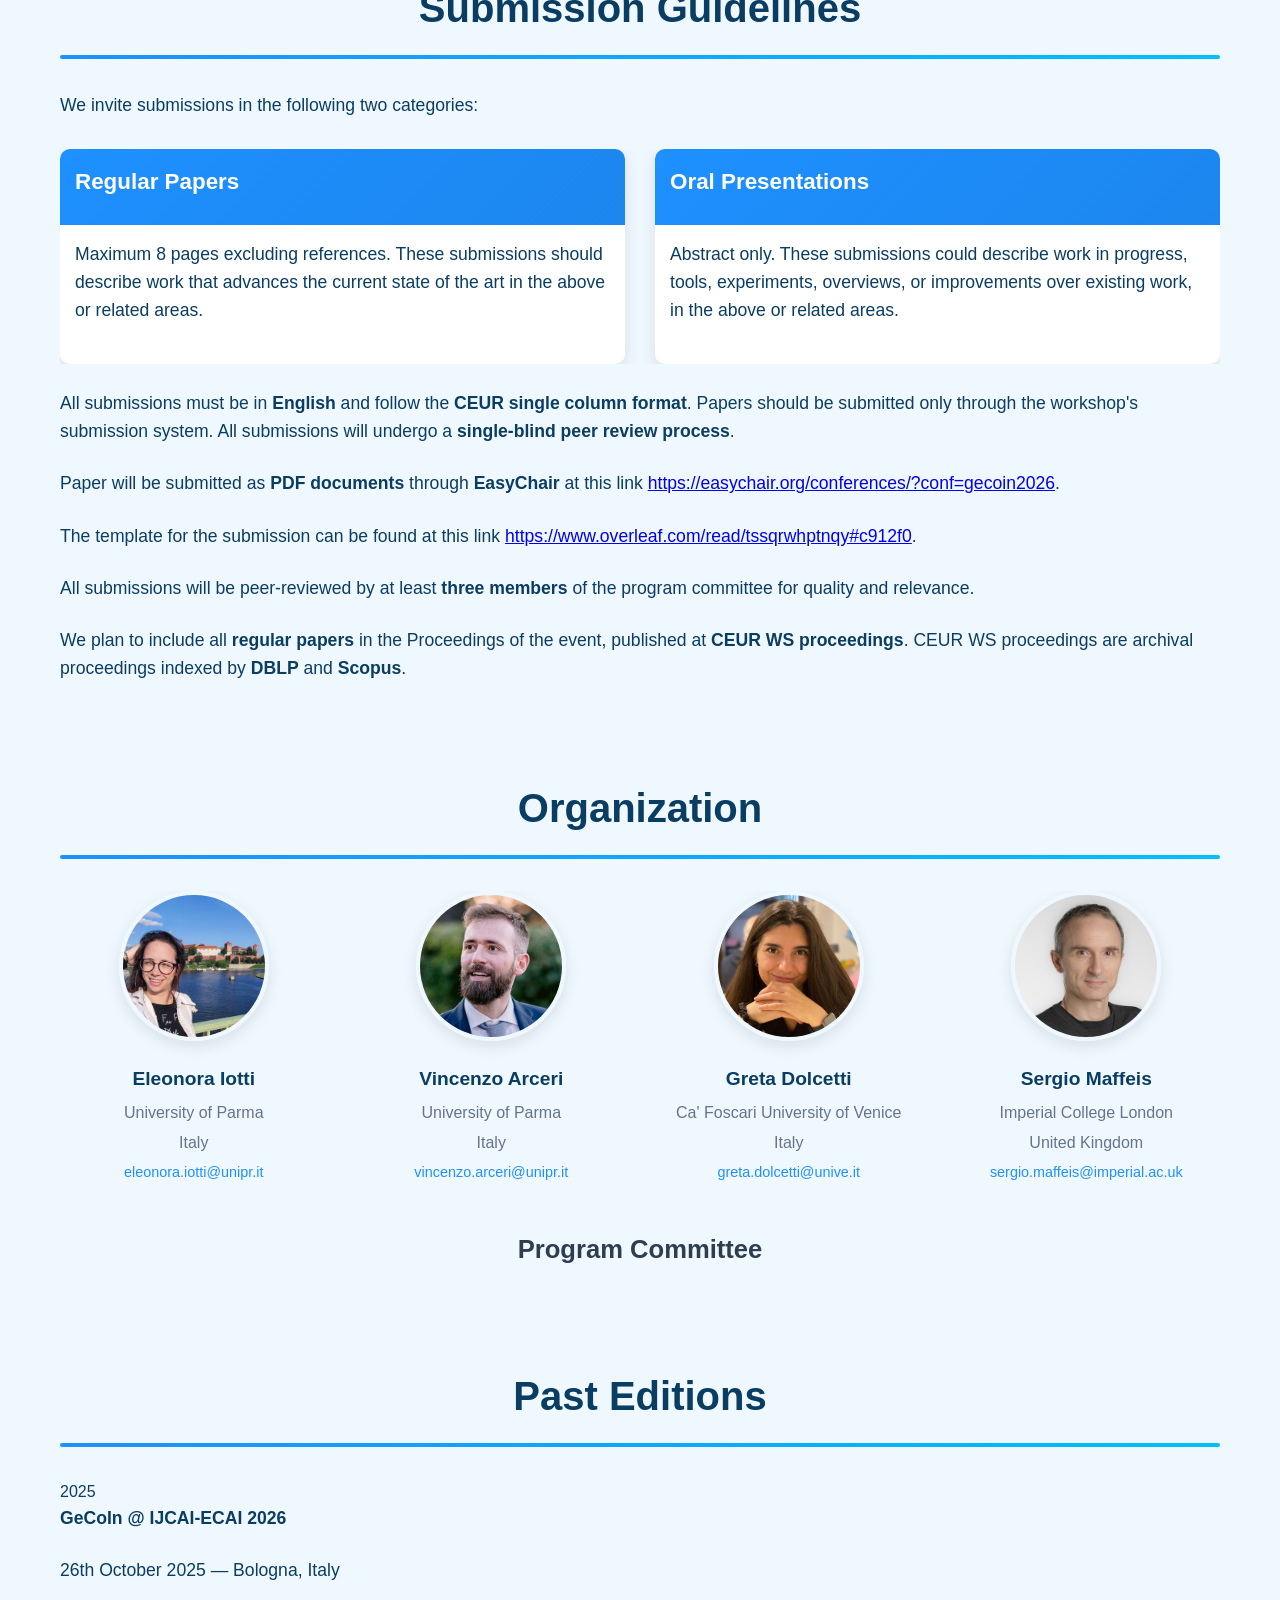
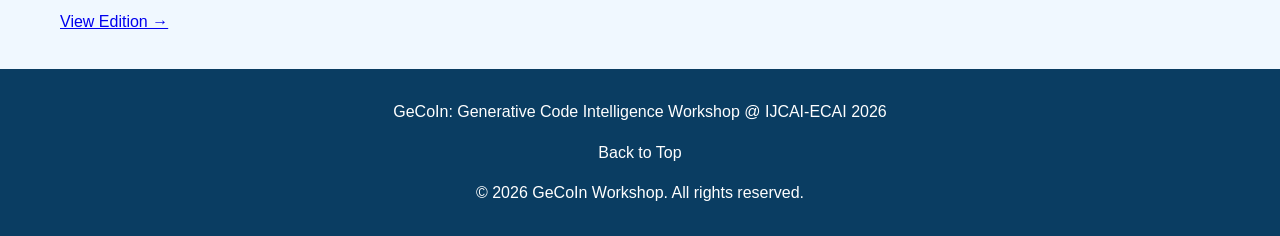
==== commit c4ec790a: "Update submission details and links for paper submissions" ====
--- a/index.html
+++ b/index.html
@@ -138,8 +138,8 @@
         </div>
         <br>
         <p>All submissions must be in <strong>English</strong> and follow the <strong>CEUR single column format</strong>. Papers should be submitted only through the workshop's submission system. All submissions will undergo a <strong>single-blind peer review process</strong>.</p>
-        <p>Paper will be submitted as <strong>PDF documents</strong> through <strong>EasyChair</strong>. The submission link will be announced soon.</p>
-        <p>The template for the submission can be found at this link <a rel="noopener noreferrer" target="_blank" href="https://it.overleaf.com/latex/templates/template-for-submissions-to-ceur-workshop-proceedings-ceur-ws-dot-org/wqyfdgftmcfw">https://it.overleaf.com/latex/templates/template-for-submissions-to-ceur-workshop-proceedings-ceur-ws-dot-org/wqyfdgftmcfw</a>.</p>
+        <p>Paper will be submitted as <strong>PDF documents</strong> through <strong>EasyChair</strong> at this link <a rel="noopener noreferrer" target="_blank" href="https://easychair.org/conferences/?conf=gecoin2026">https://easychair.org/conferences/?conf=gecoin2026</a>.</p>
+        <p>The template for the submission can be found at this link <a rel="noopener noreferrer" target="_blank" href="https://www.overleaf.com/read/tssqrwhptnqy#c912f0">https://www.overleaf.com/read/tssqrwhptnqy#c912f0</a>.</p>
         <p>All submissions will be peer-reviewed by at least <strong> three members </strong> of the program committee for quality and relevance.</p>
         <p>We plan to include all <strong> regular papers </strong> in the Proceedings of the event, published at <strong>CEUR WS proceedings</strong>. CEUR WS proceedings are archival proceedings indexed by <strong>DBLP</strong> and <strong>Scopus</strong>. </p>
     </section>
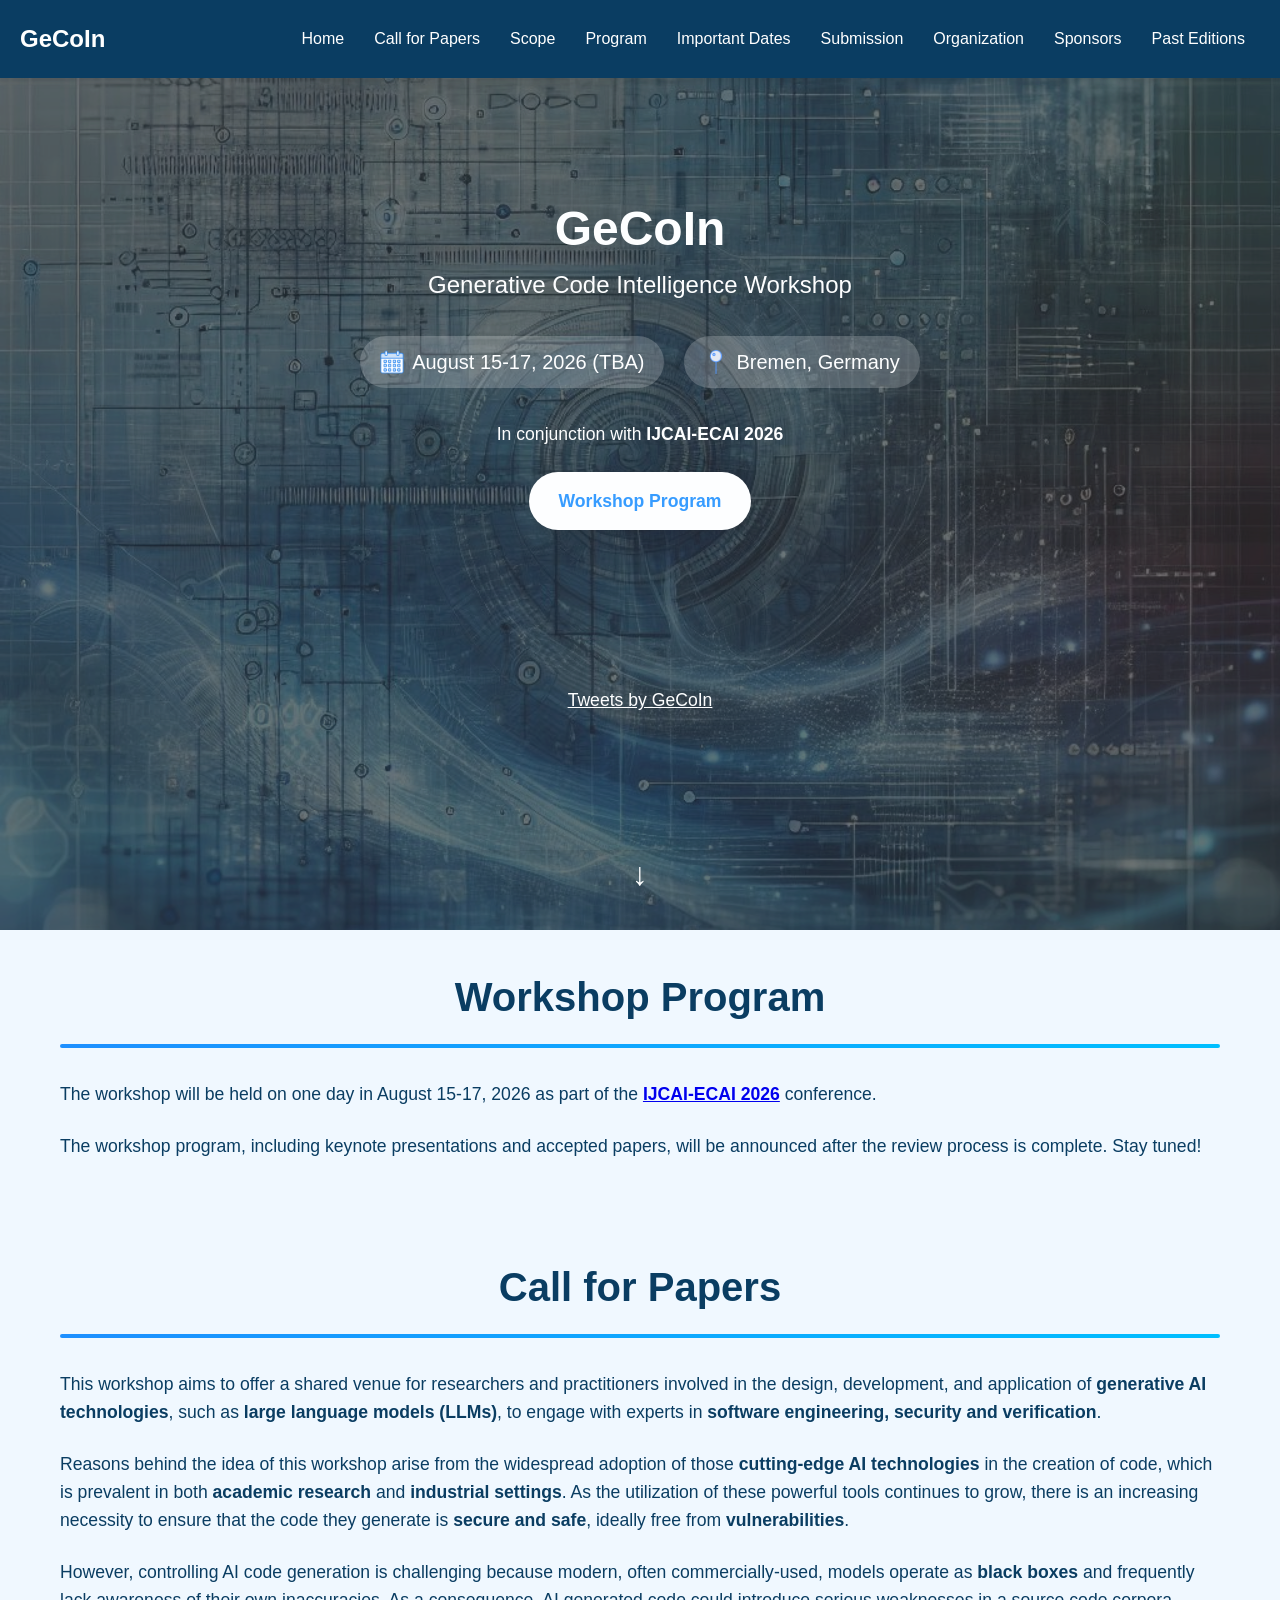
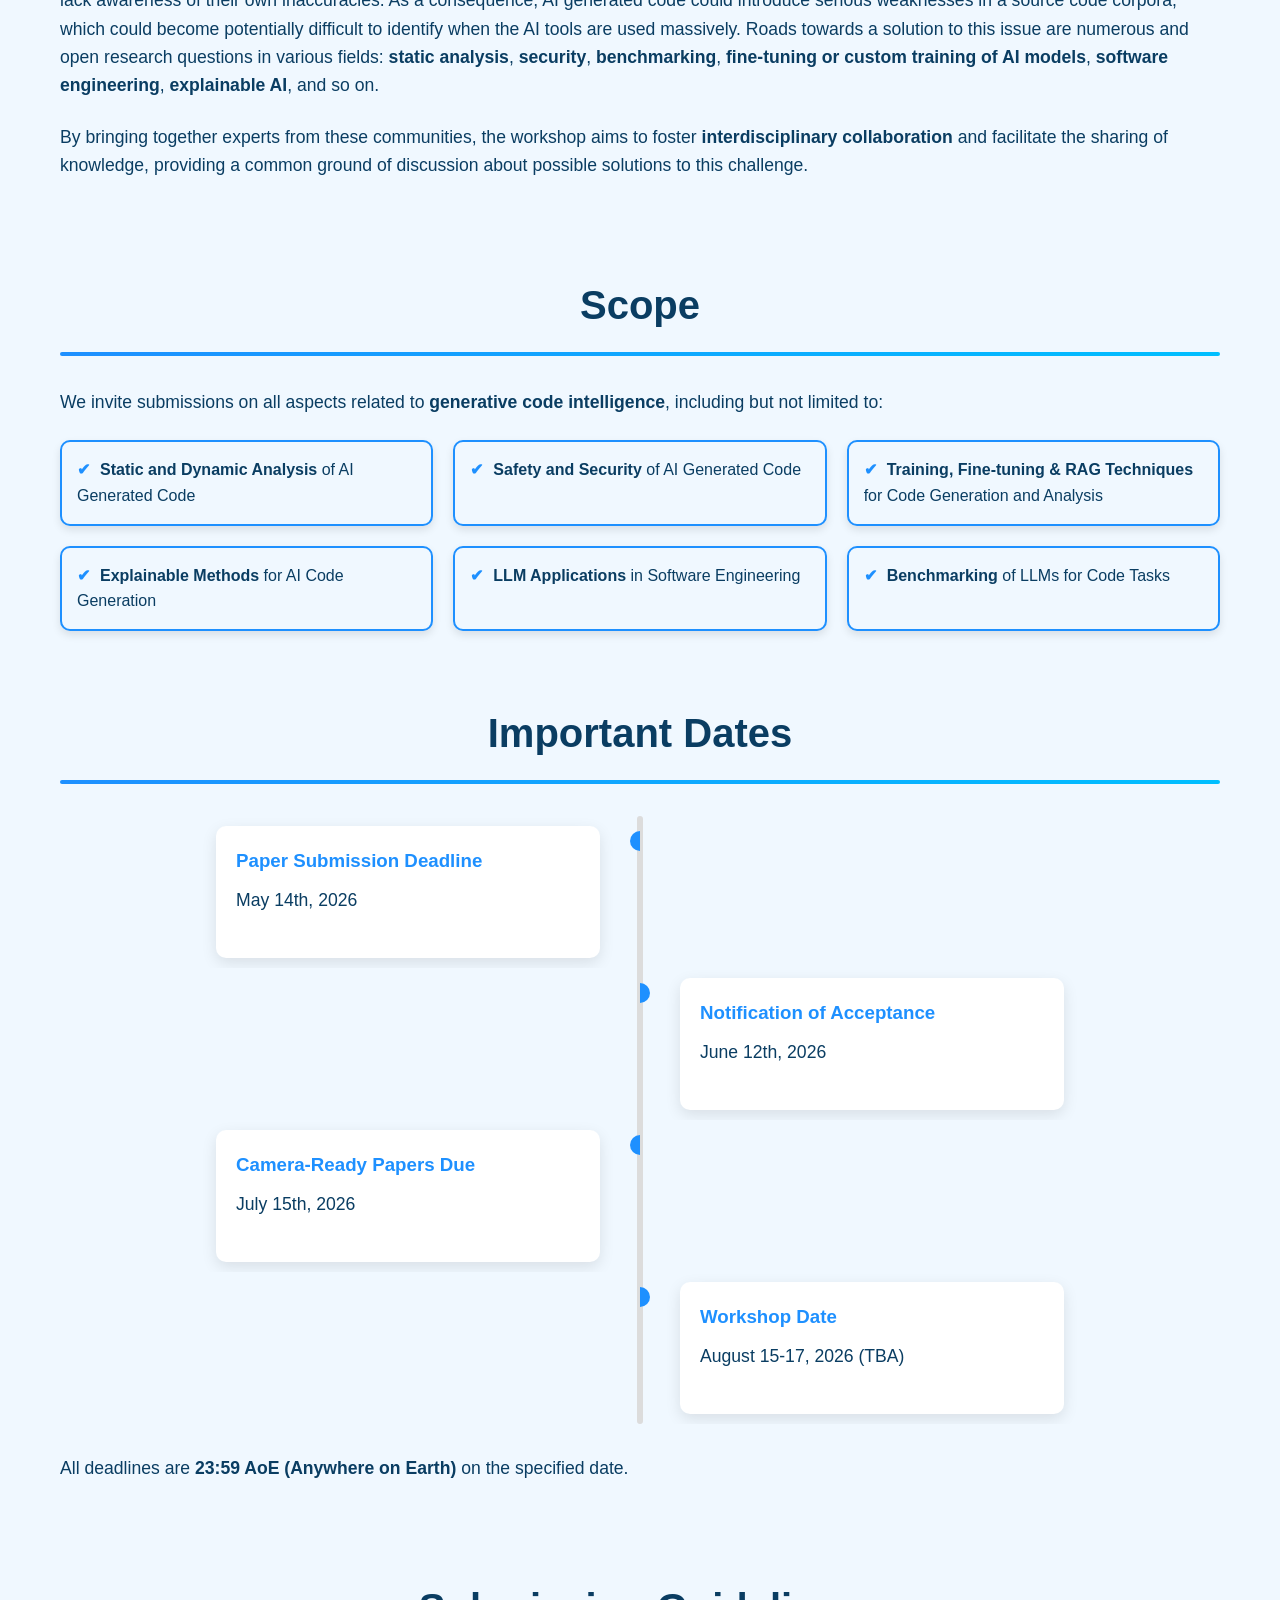
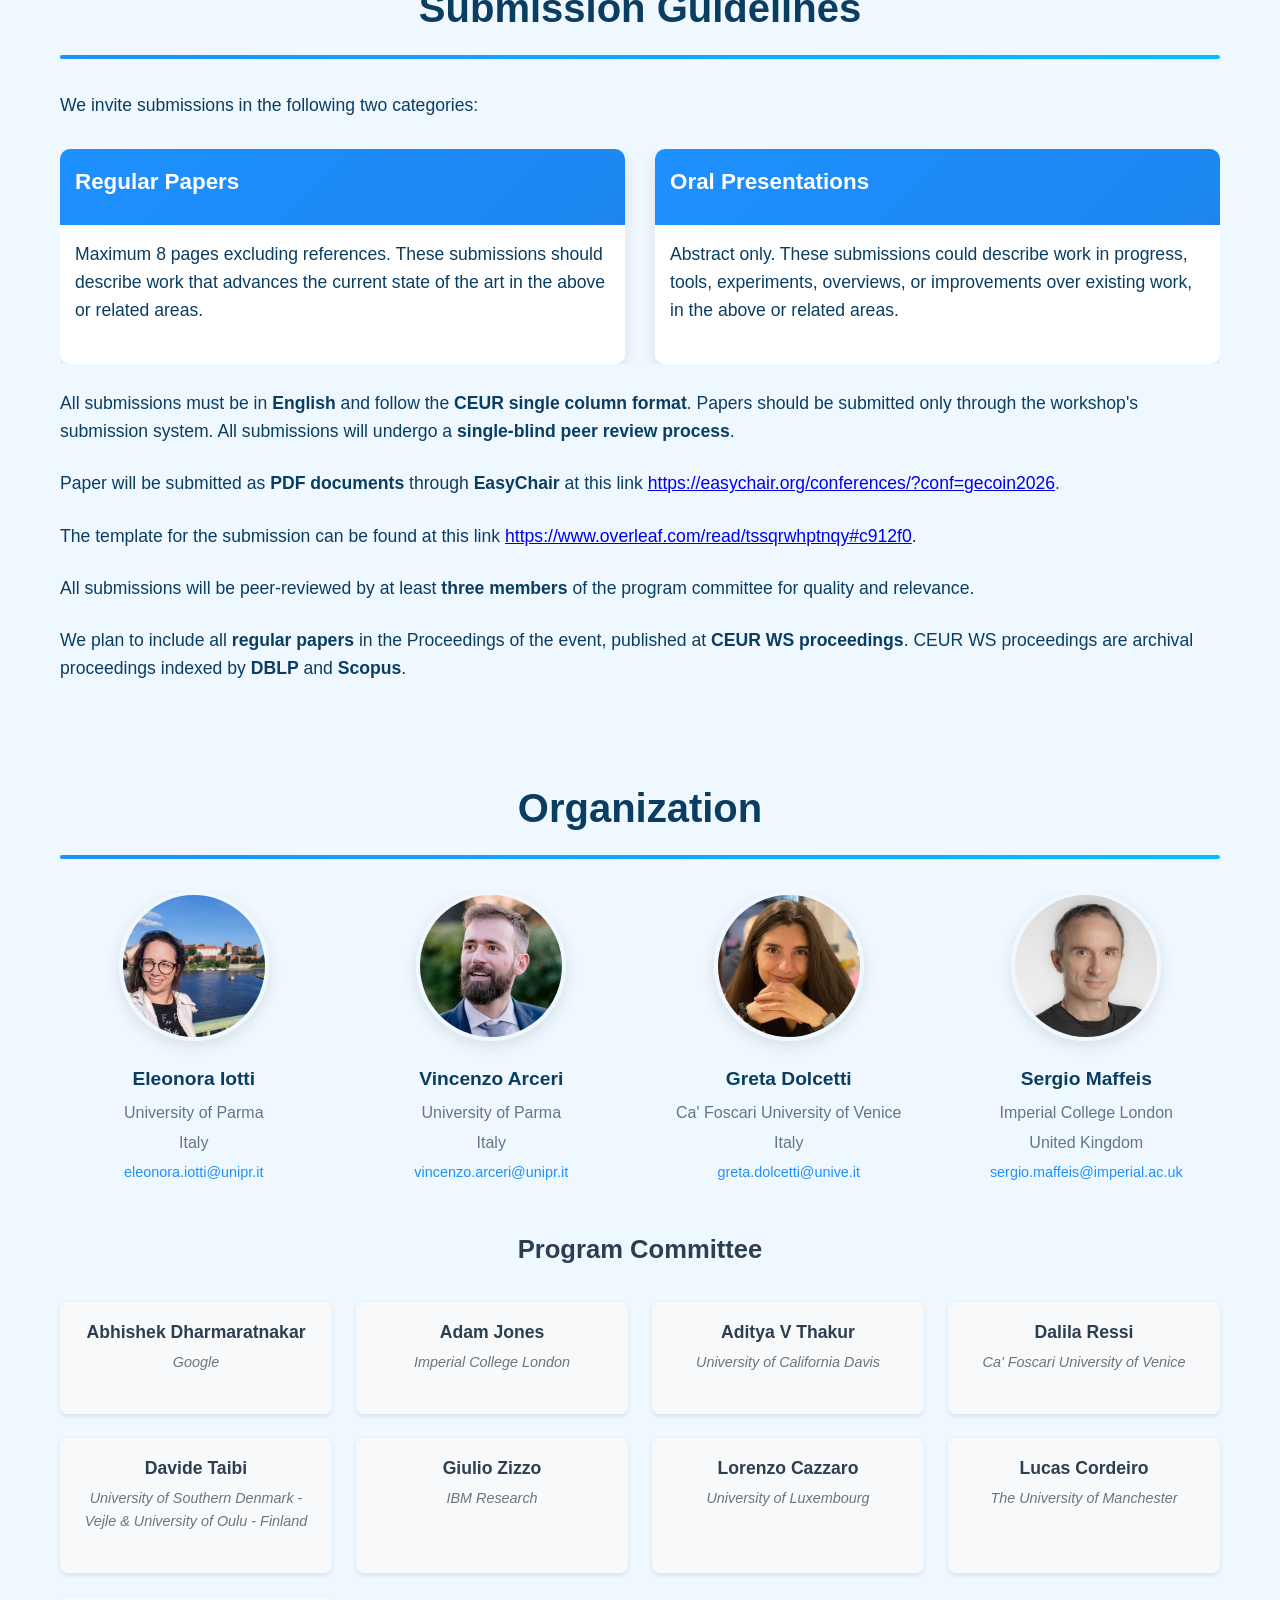
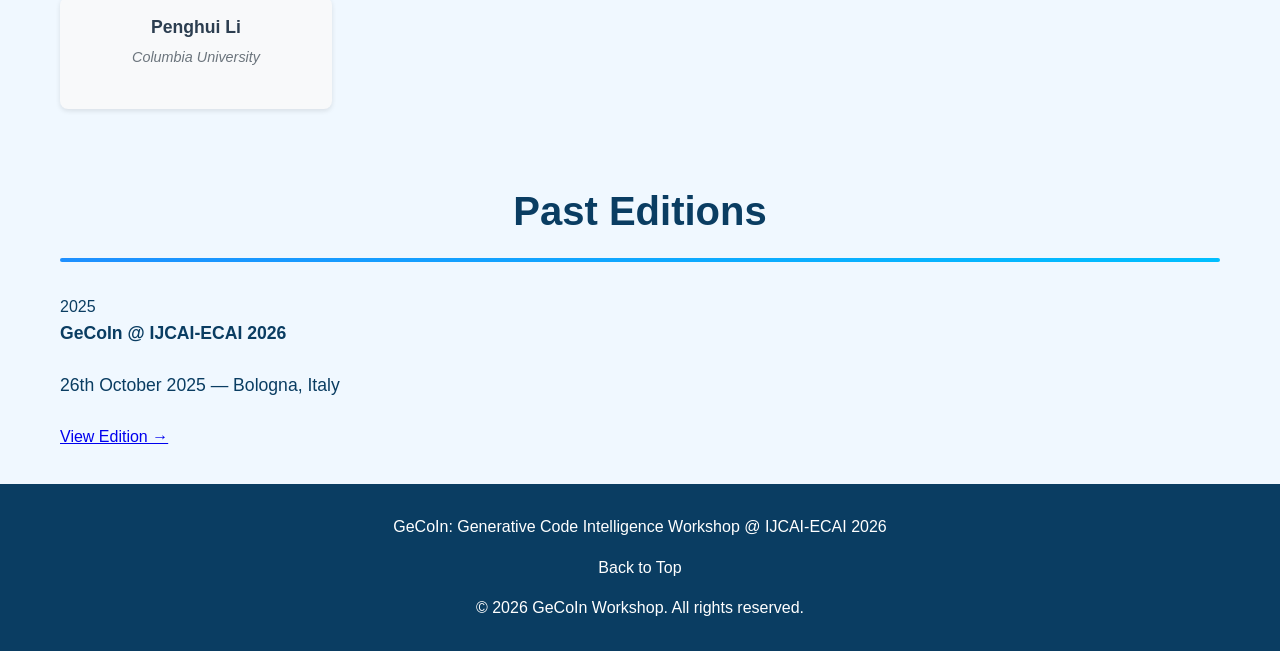
==== commit 82d2aecf: "Update PC" ====
--- a/index.html
+++ b/index.html
@@ -178,52 +178,44 @@
         </div>
 
         <h3 class="committee-title">Program Committee</h3>
-        <!-- <div class="pc-grid">
-            <div class="pc-member">
-                <p class="member-name">Antonio Emanuele Cinà</p>
-                <p class="member-affiliation">University of Genoa</p>
-            </div>
-            <div class="pc-member">
-                <p class="member-name">Edoardo Manino</p>
-                <p class="member-affiliation">University of Manchester</p>
-            </div>
-            <div class="pc-member">
-                <p class="member-name">Gabriele Penzotti</p>
-                <p class="member-affiliation">University of Parma</p>
+        <div class="pc-grid">
+            <div class="pc-member">
+                <p class="member-name">Abhishek Dharmaratnakar</p>
+                <p class="member-affiliation">Google</p>
+            </div>
+            <div class="pc-member">
+                <p class="member-name">Adam Jones</p>
+                <p class="member-affiliation">Imperial College London</p>
+            </div>
+            <div class="pc-member">
+                <p class="member-name">Aditya V Thakur</p>
+                <p class="member-affiliation">University of California Davis</p>
+            </div>
+            <div class="pc-member">
+                <p class="member-name">Dalila Ressi</p>
+                <p class="member-affiliation">Ca' Foscari University of Venice</p>
+            </div>
+            <div class="pc-member">
+                <p class="member-name">Davide Taibi</p>
+                <p class="member-affiliation">University of Southern Denmark - Vejle & University of Oulu - Finland</p>
             </div>
             <div class="pc-member">
                 <p class="member-name">Giulio Zizzo</p>
                 <p class="member-affiliation">IBM Research</p>
             </div>
             <div class="pc-member">
-                <p class="member-name">Guannan Wei</p>
-                <p class="member-affiliation">INRIA/Tufts</p>
-            </div>
-            <div class="pc-member">
-                <p class="member-name">Hossein Hajipour</p>
-                <p class="member-affiliation">CISPA</p>
-            </div>
-            <div class="pc-member">
-                <p class="member-name">Ke Li</p>
-                <p class="member-affiliation">University of Exeter</p>
-            </div>
-            <div class="pc-member">
-                <p class="member-name">Laura Titolo</p>
-                <p class="member-affiliation">Code Metal</p>
+                <p class="member-name">Lorenzo Cazzaro</p>
+                <p class="member-affiliation">University of Luxembourg</p>
             </div>
             <div class="pc-member">
                 <p class="member-name">Lucas Cordeiro</p>
                 <p class="member-affiliation">The University of Manchester</p>
             </div>
             <div class="pc-member">
-                <p class="member-name">Luca Olivieri</p>
-                <p class="member-affiliation">Ca' Foscari University of Venice</p>
-            </div>
-            <div class="pc-member">
-                <p class="member-name">Souvick Das</p>
-                <p class="member-affiliation">University of Luxembourg</p>
-            </div>
-        </div> -->
+                <p class="member-name">Penghui Li</p>
+                <p class="member-affiliation">Columbia University</p>
+            </div>
+        </div>
     </section>
 
     <section id="past-editions">
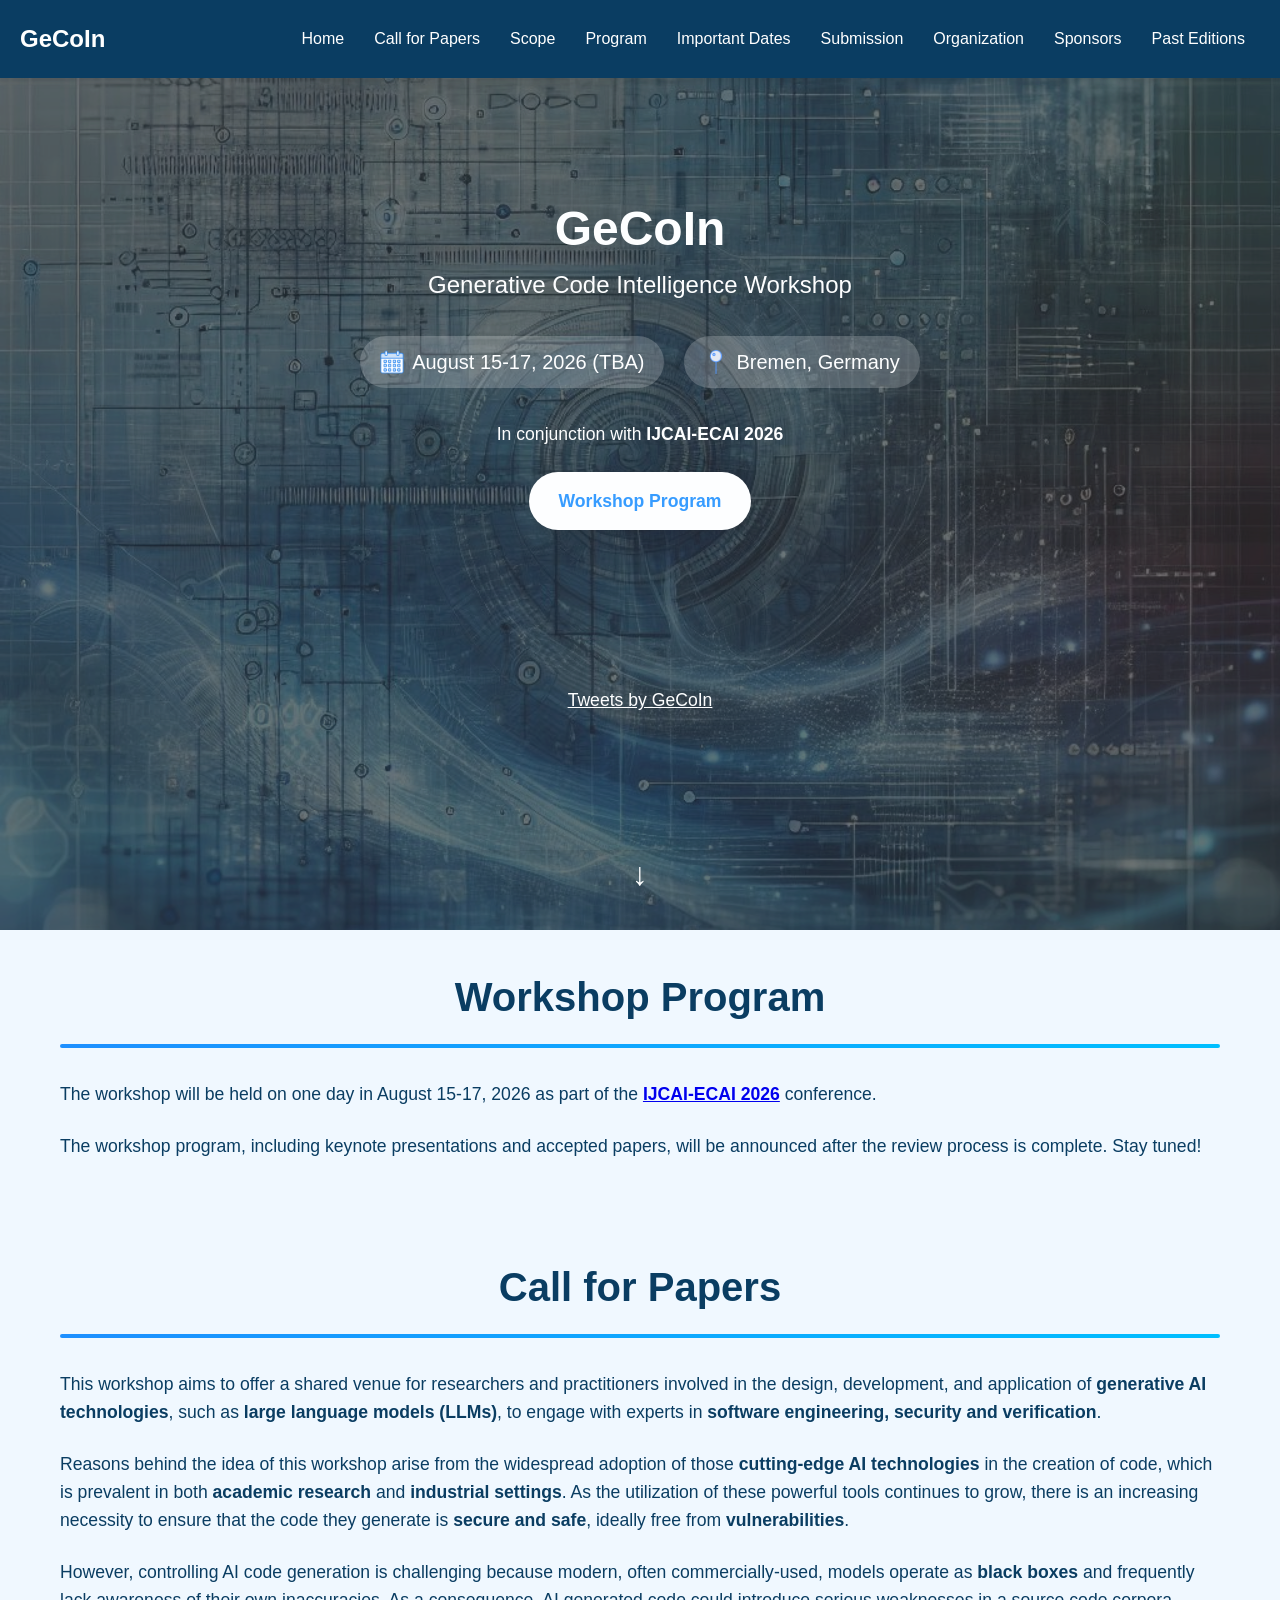
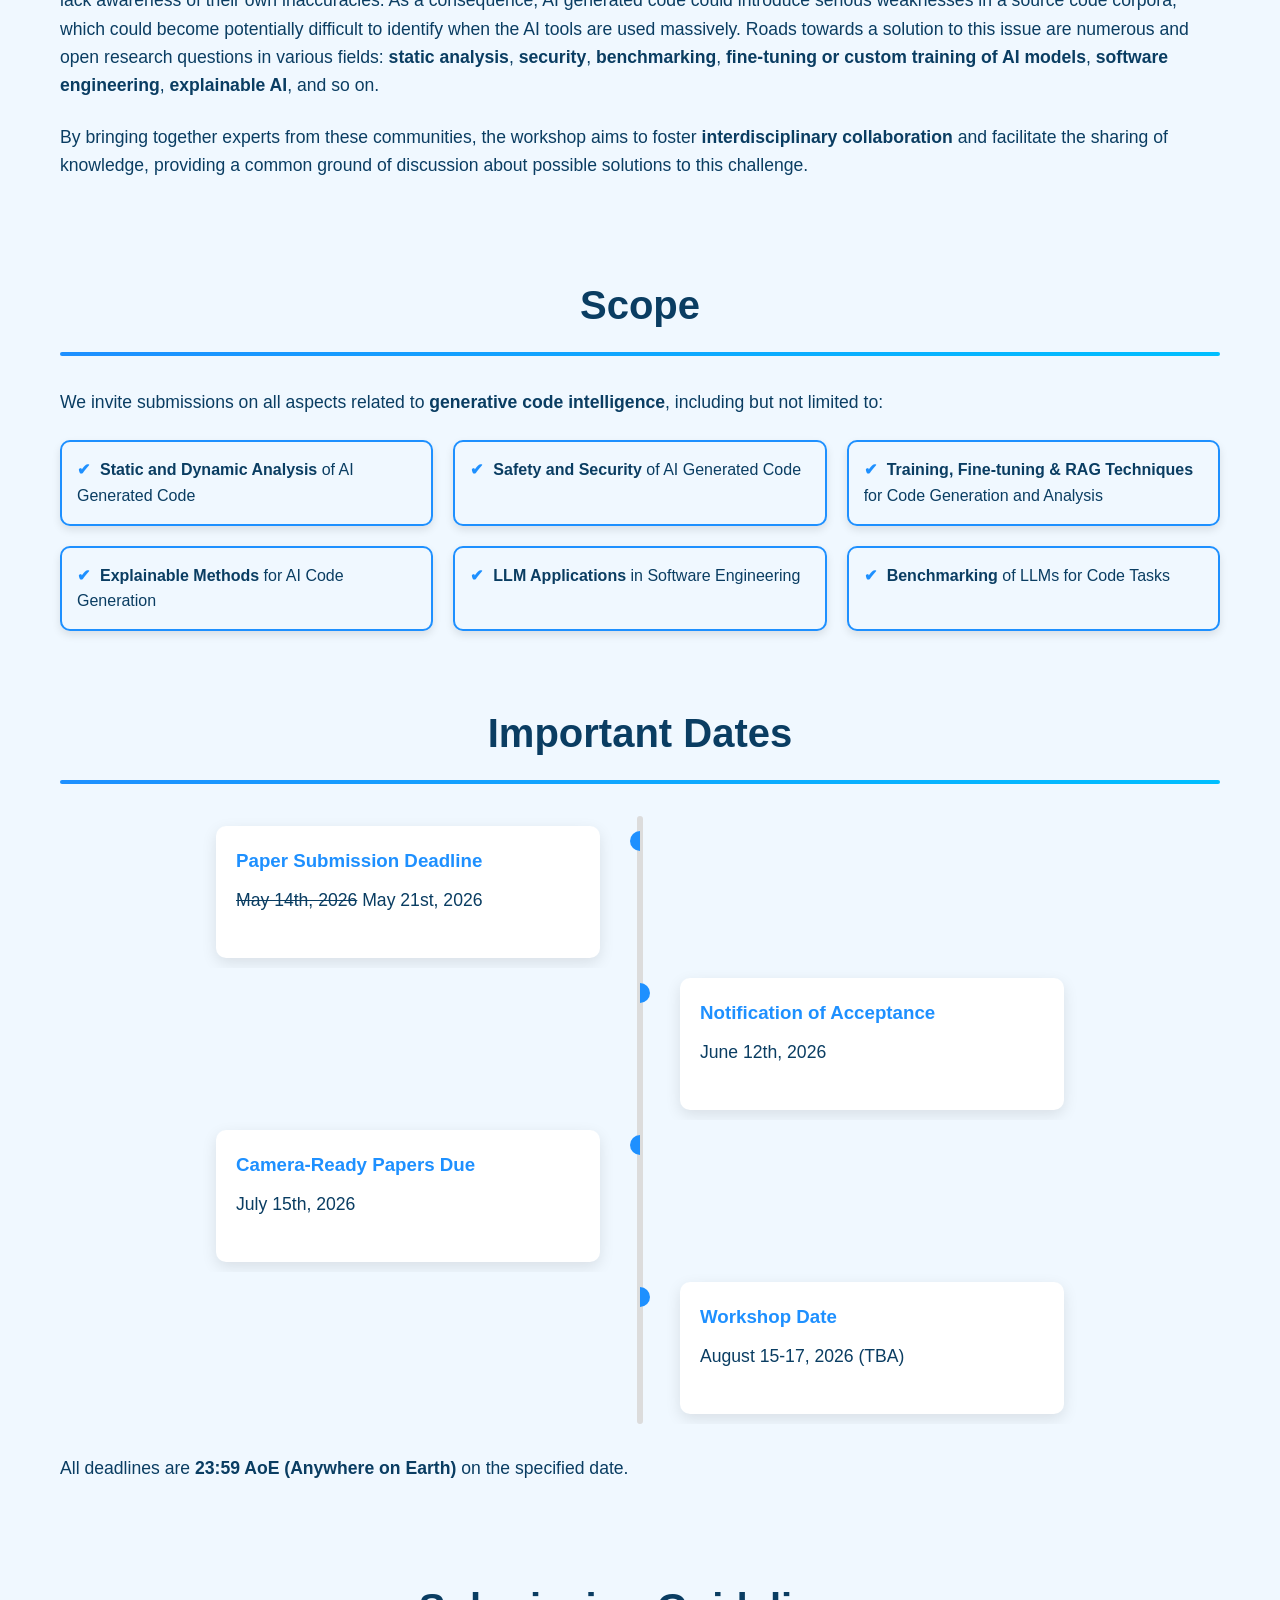
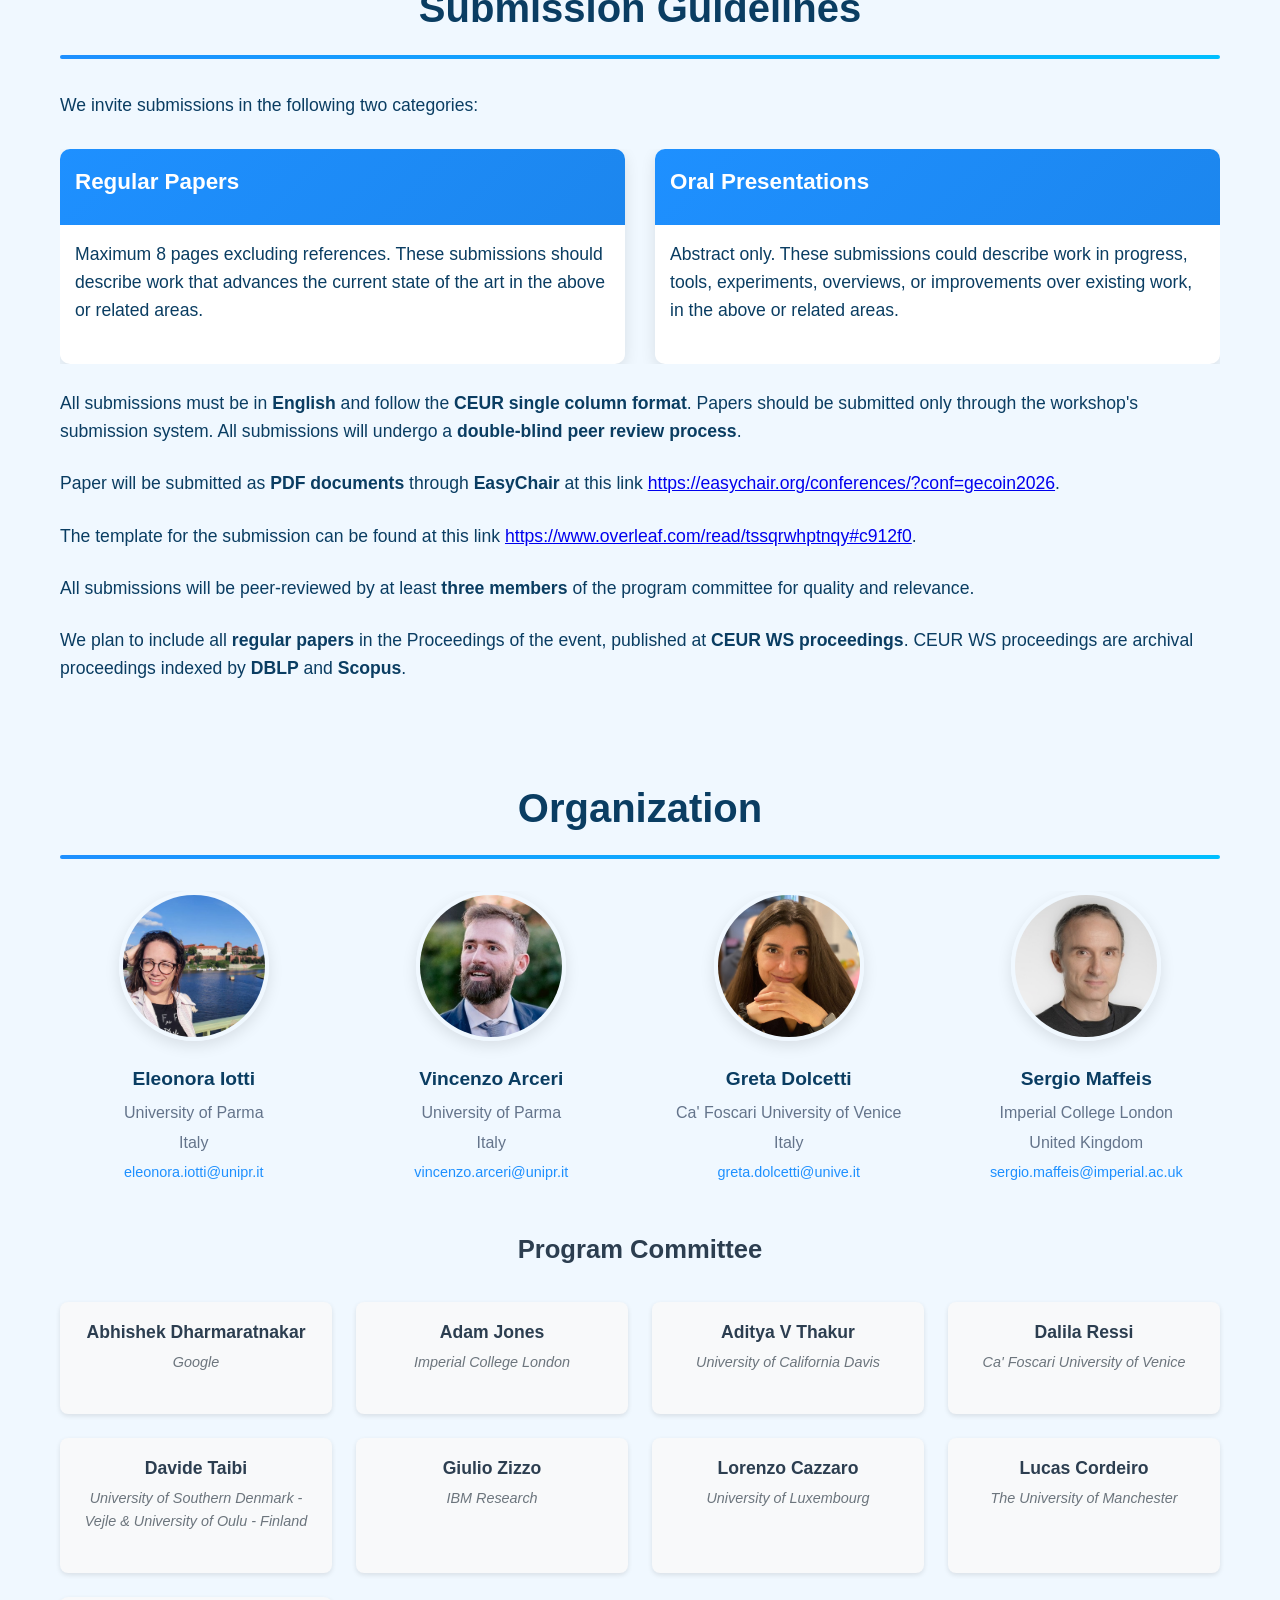
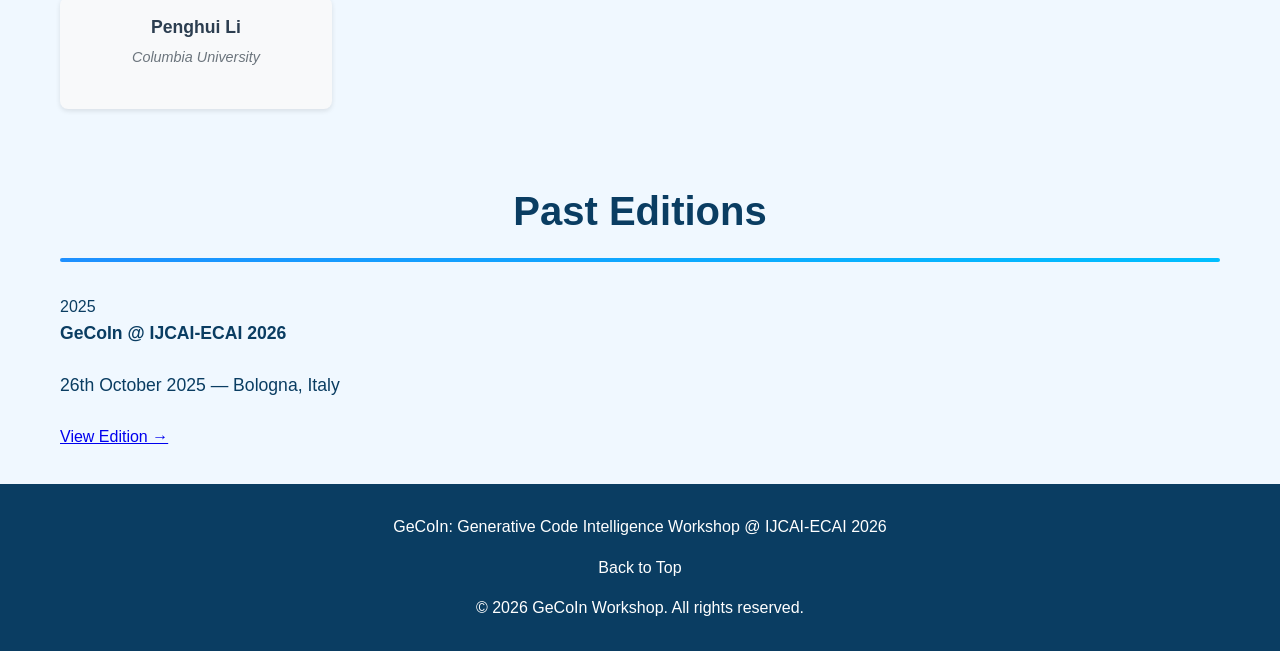
==== commit e8b5208a: "Extended deadline" ====
--- a/index.html
+++ b/index.html
@@ -88,7 +88,7 @@
             <div class="timeline-item left">
                 <div class="timeline-content">
                     <h3><strong>Paper Submission Deadline</strong></h3>
-                    <p>May 14th, 2026</p>
+                    <p><del>May 14th, 2026</del> May 21st, 2026</p>
                 </div>
             </div>
             <div class="timeline-item right">
@@ -137,7 +137,7 @@
             </div>
         </div>
         <br>
-        <p>All submissions must be in <strong>English</strong> and follow the <strong>CEUR single column format</strong>. Papers should be submitted only through the workshop's submission system. All submissions will undergo a <strong>single-blind peer review process</strong>.</p>
+        <p>All submissions must be in <strong>English</strong> and follow the <strong>CEUR single column format</strong>. Papers should be submitted only through the workshop's submission system. All submissions will undergo a <strong>double-blind peer review process</strong>.</p>
         <p>Paper will be submitted as <strong>PDF documents</strong> through <strong>EasyChair</strong> at this link <a rel="noopener noreferrer" target="_blank" href="https://easychair.org/conferences/?conf=gecoin2026">https://easychair.org/conferences/?conf=gecoin2026</a>.</p>
         <p>The template for the submission can be found at this link <a rel="noopener noreferrer" target="_blank" href="https://www.overleaf.com/read/tssqrwhptnqy#c912f0">https://www.overleaf.com/read/tssqrwhptnqy#c912f0</a>.</p>
         <p>All submissions will be peer-reviewed by at least <strong> three members </strong> of the program committee for quality and relevance.</p>
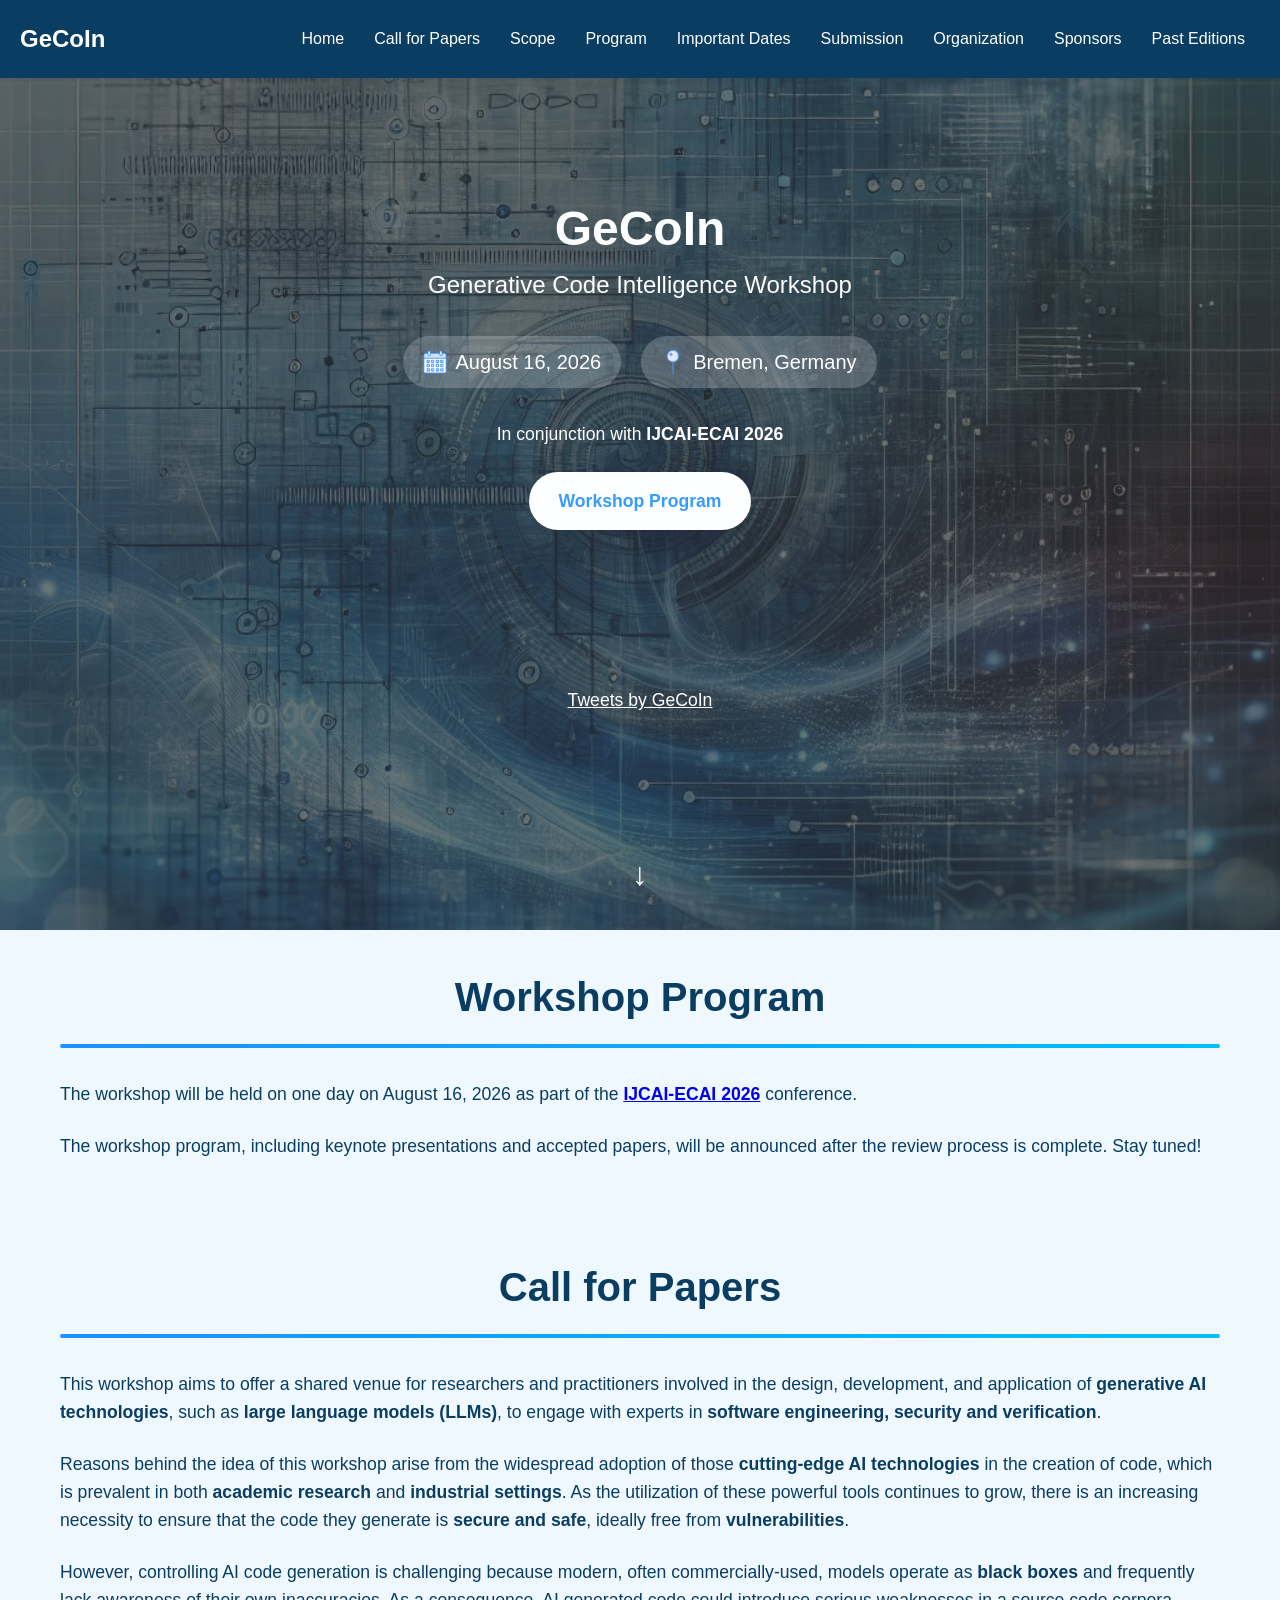
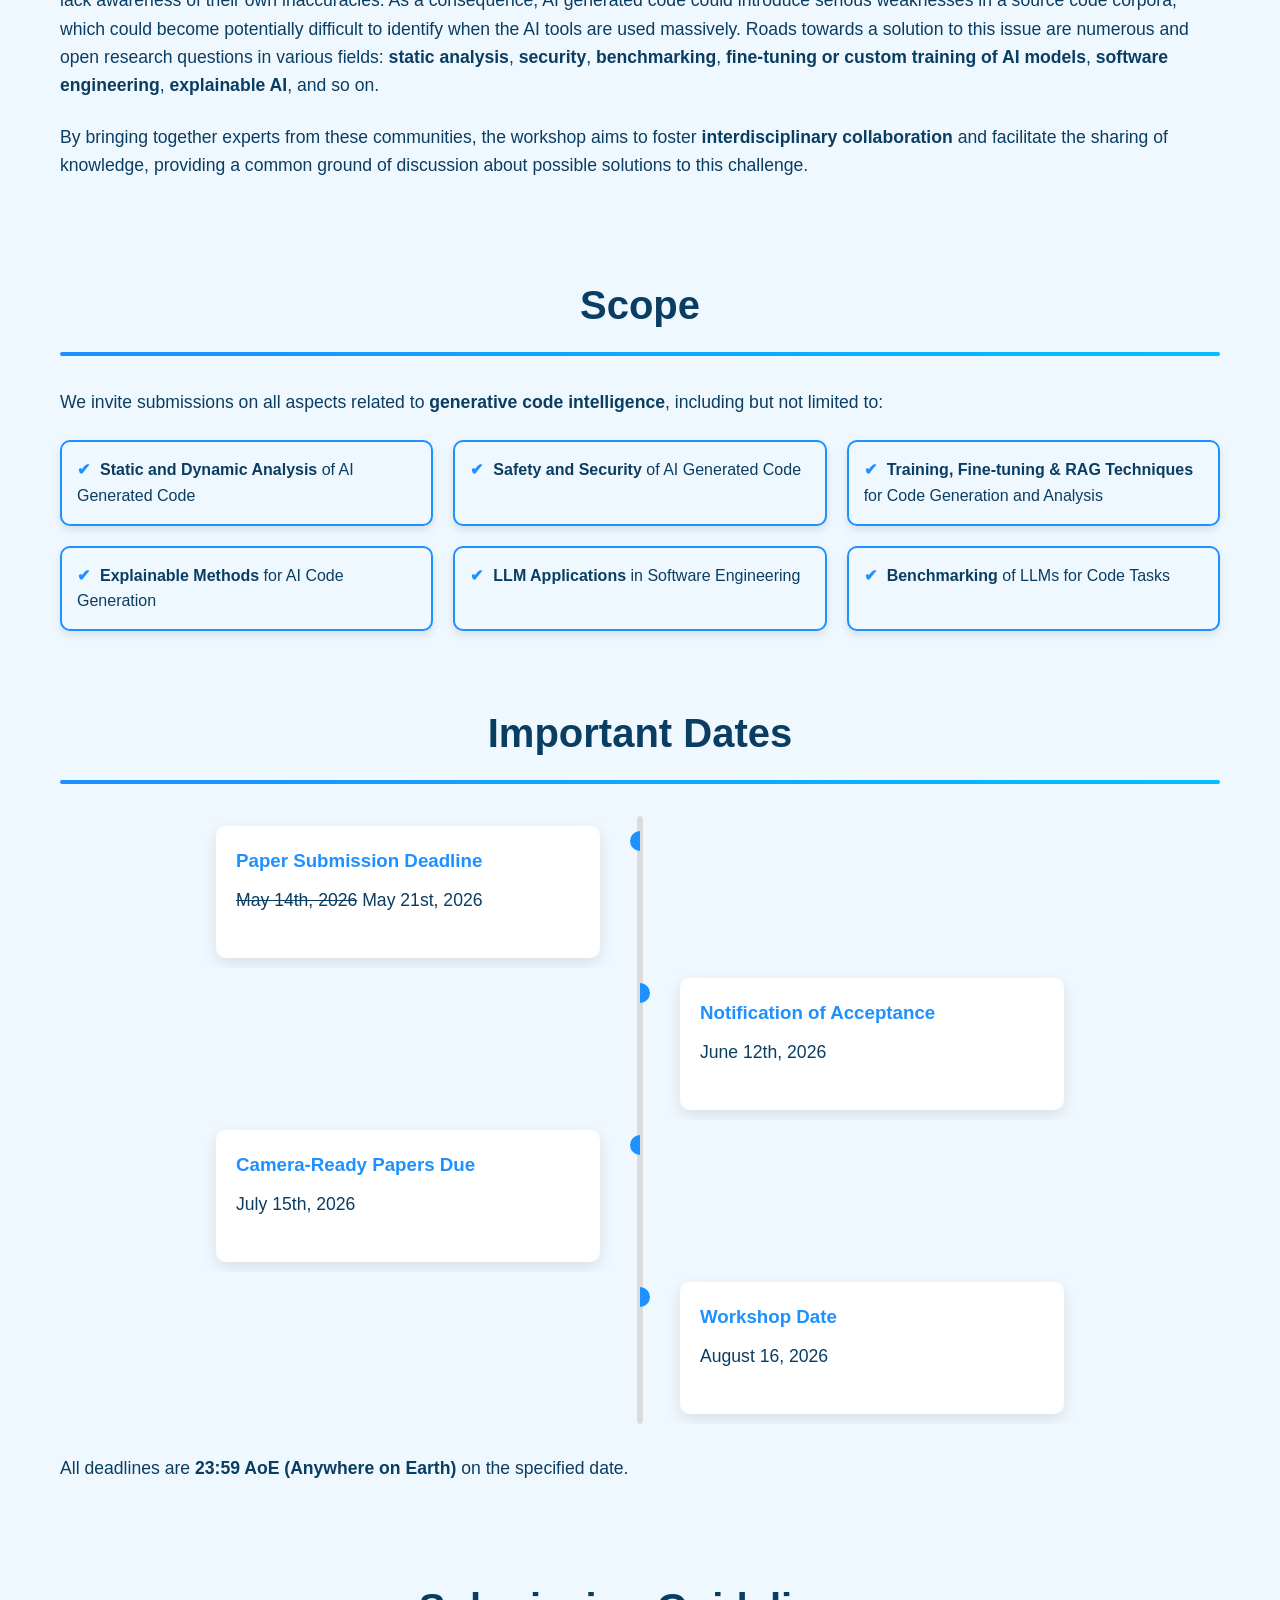
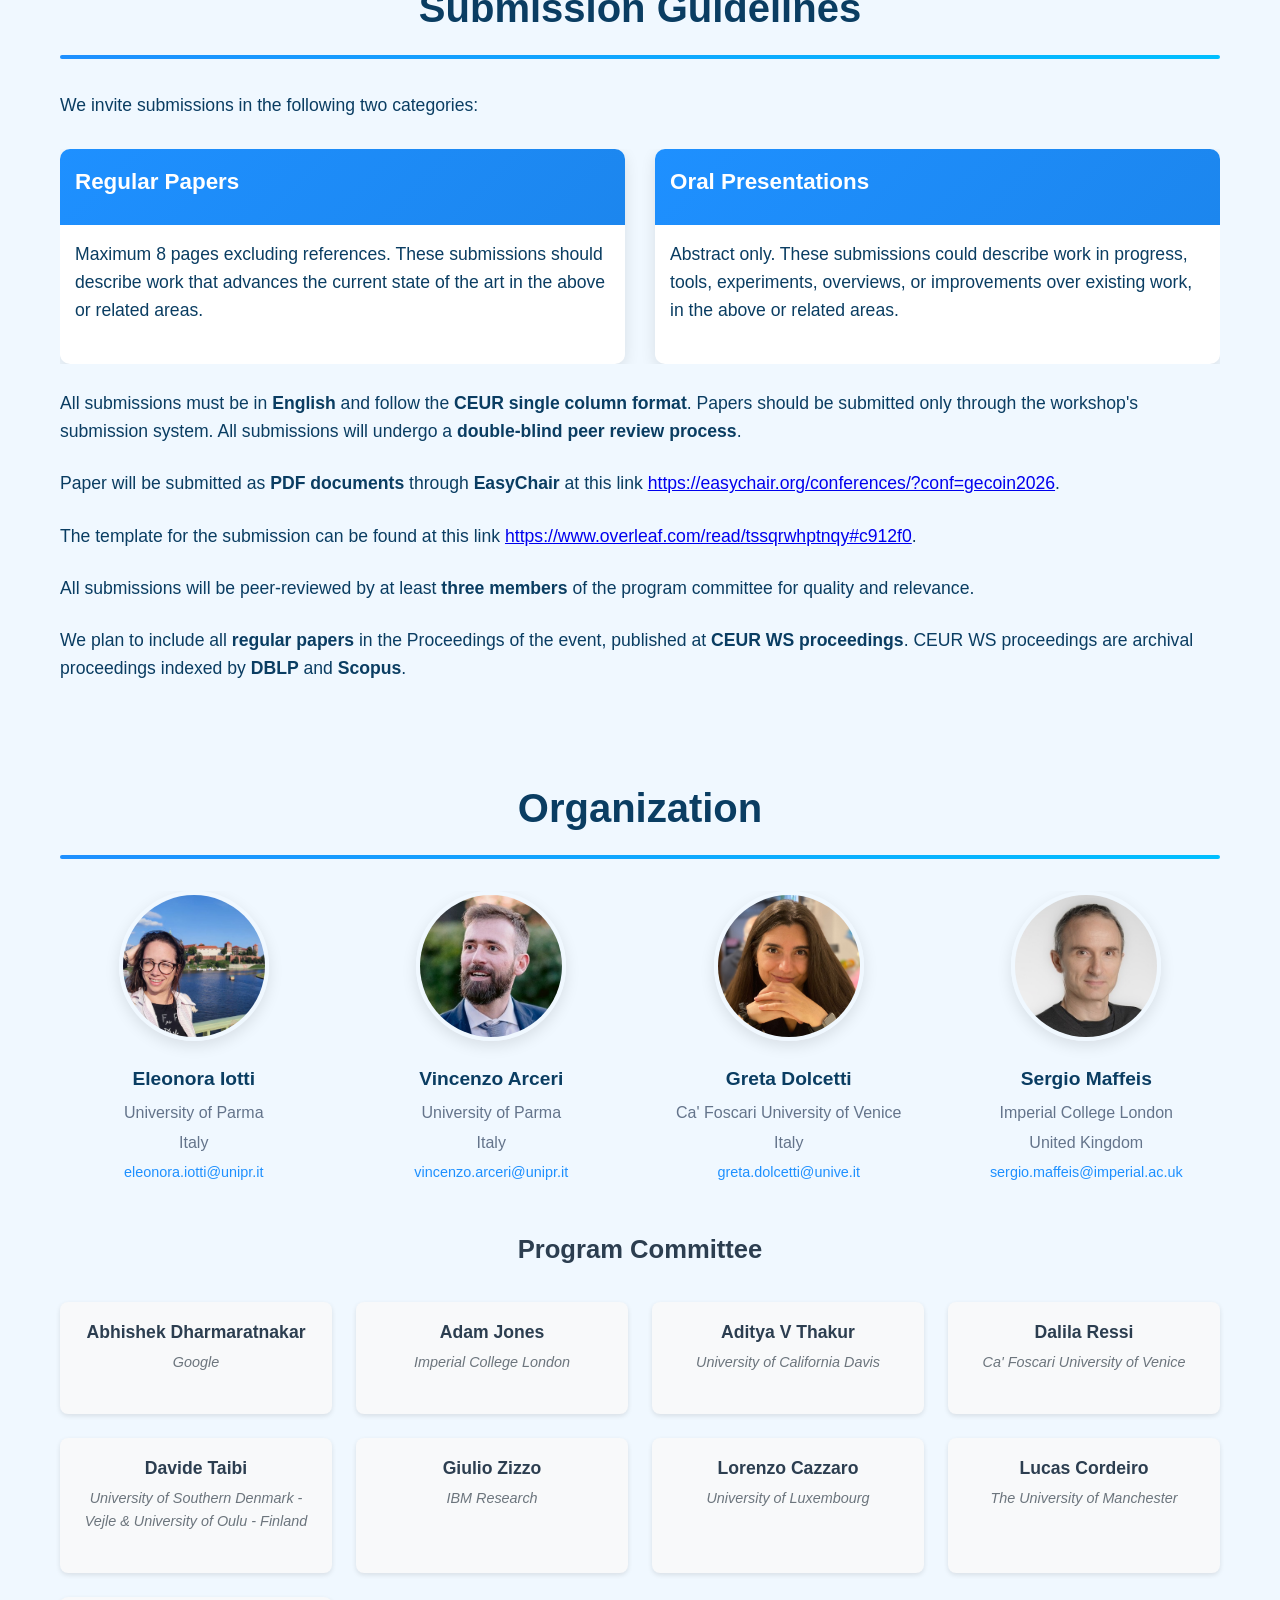
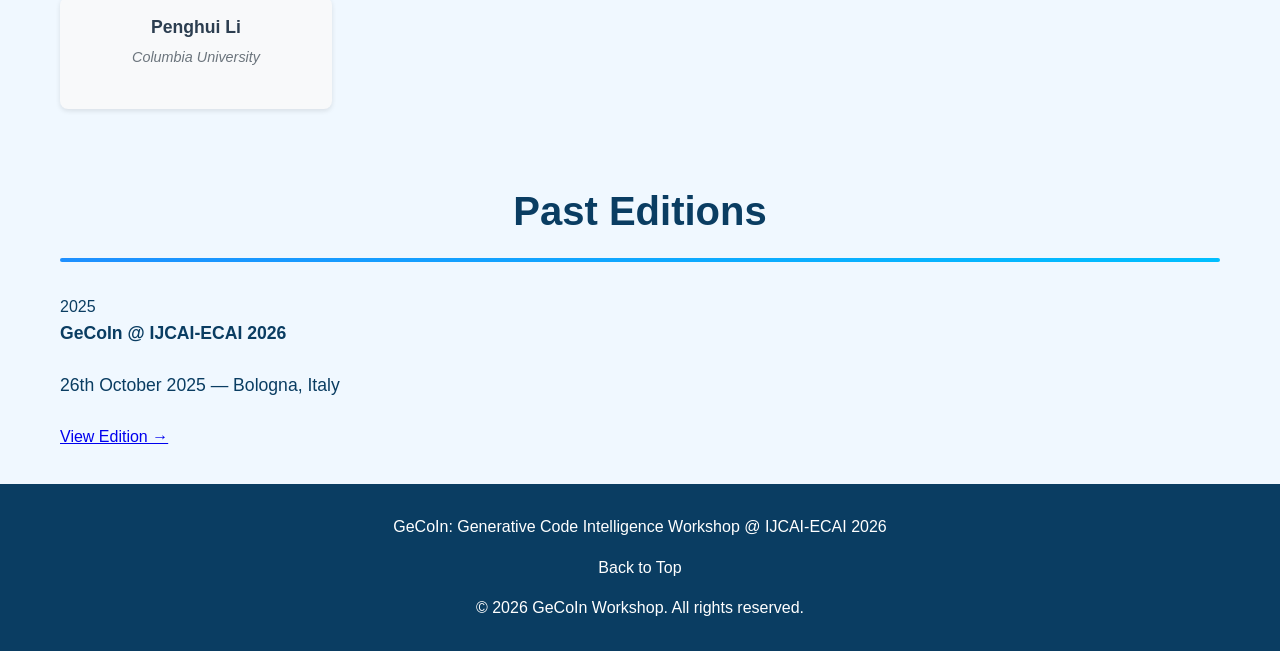
==== commit 954893fa: "Update workshop date" ====
--- a/index.html
+++ b/index.html
@@ -37,7 +37,7 @@
             <div class="info-container">
                 <div class="date-info">
                     <img src="assets/icons/schedule.png" alt="Date Icon" class="info-icon">
-                    <span>  August 15-17, 2026 (TBA) </span>
+                    <span>  August 16, 2026 </span>
                 </div>
                 <div class="city-info">
                     <img src="assets/icons/pin.png" alt="Location Icon" class="info-icon">
@@ -57,7 +57,7 @@
 
     <section id="program">
         <h2>Workshop Program</h2>
-        <p>The workshop will be held on one day in August 15-17, 2026 as part of the <strong><a href="https://2026.ijcai.org/" target="_blank" rel="noopener noreferrer">IJCAI-ECAI 2026</a></strong> conference.</p>
+        <p>The workshop will be held on one day on August 16, 2026 as part of the <strong><a href="https://2026.ijcai.org/" target="_blank" rel="noopener noreferrer">IJCAI-ECAI 2026</a></strong> conference.</p>
         <p>The workshop program, including keynote presentations and accepted papers, will be announced after the review process is complete. Stay tuned!</p>
        </section>
 
@@ -106,7 +106,7 @@
             <div class="timeline-item right">
                 <div class="timeline-content">
                     <h3><strong>Workshop Date</strong></h3>
-                    <p> August 15-17, 2026 (TBA)</p>
+                    <p> August 16, 2026</p>
                 </div>
             </div>
         </div>
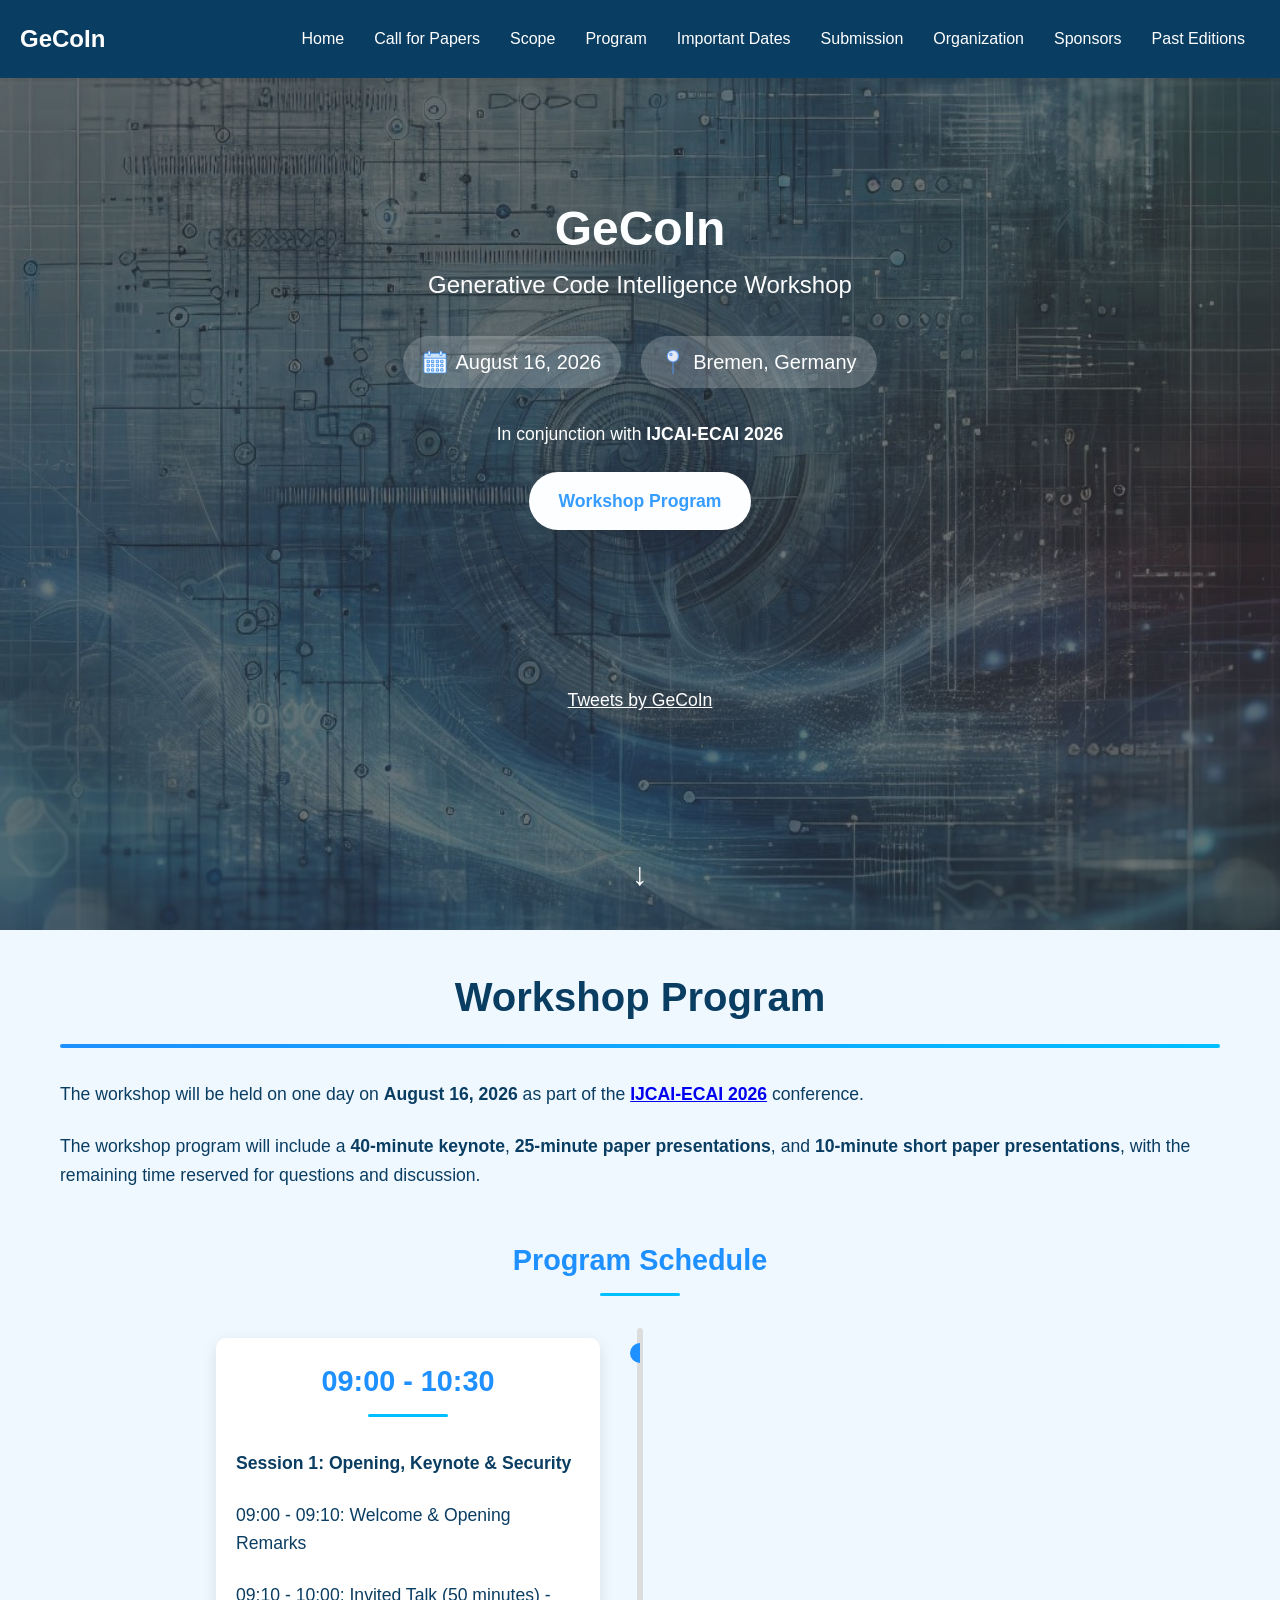
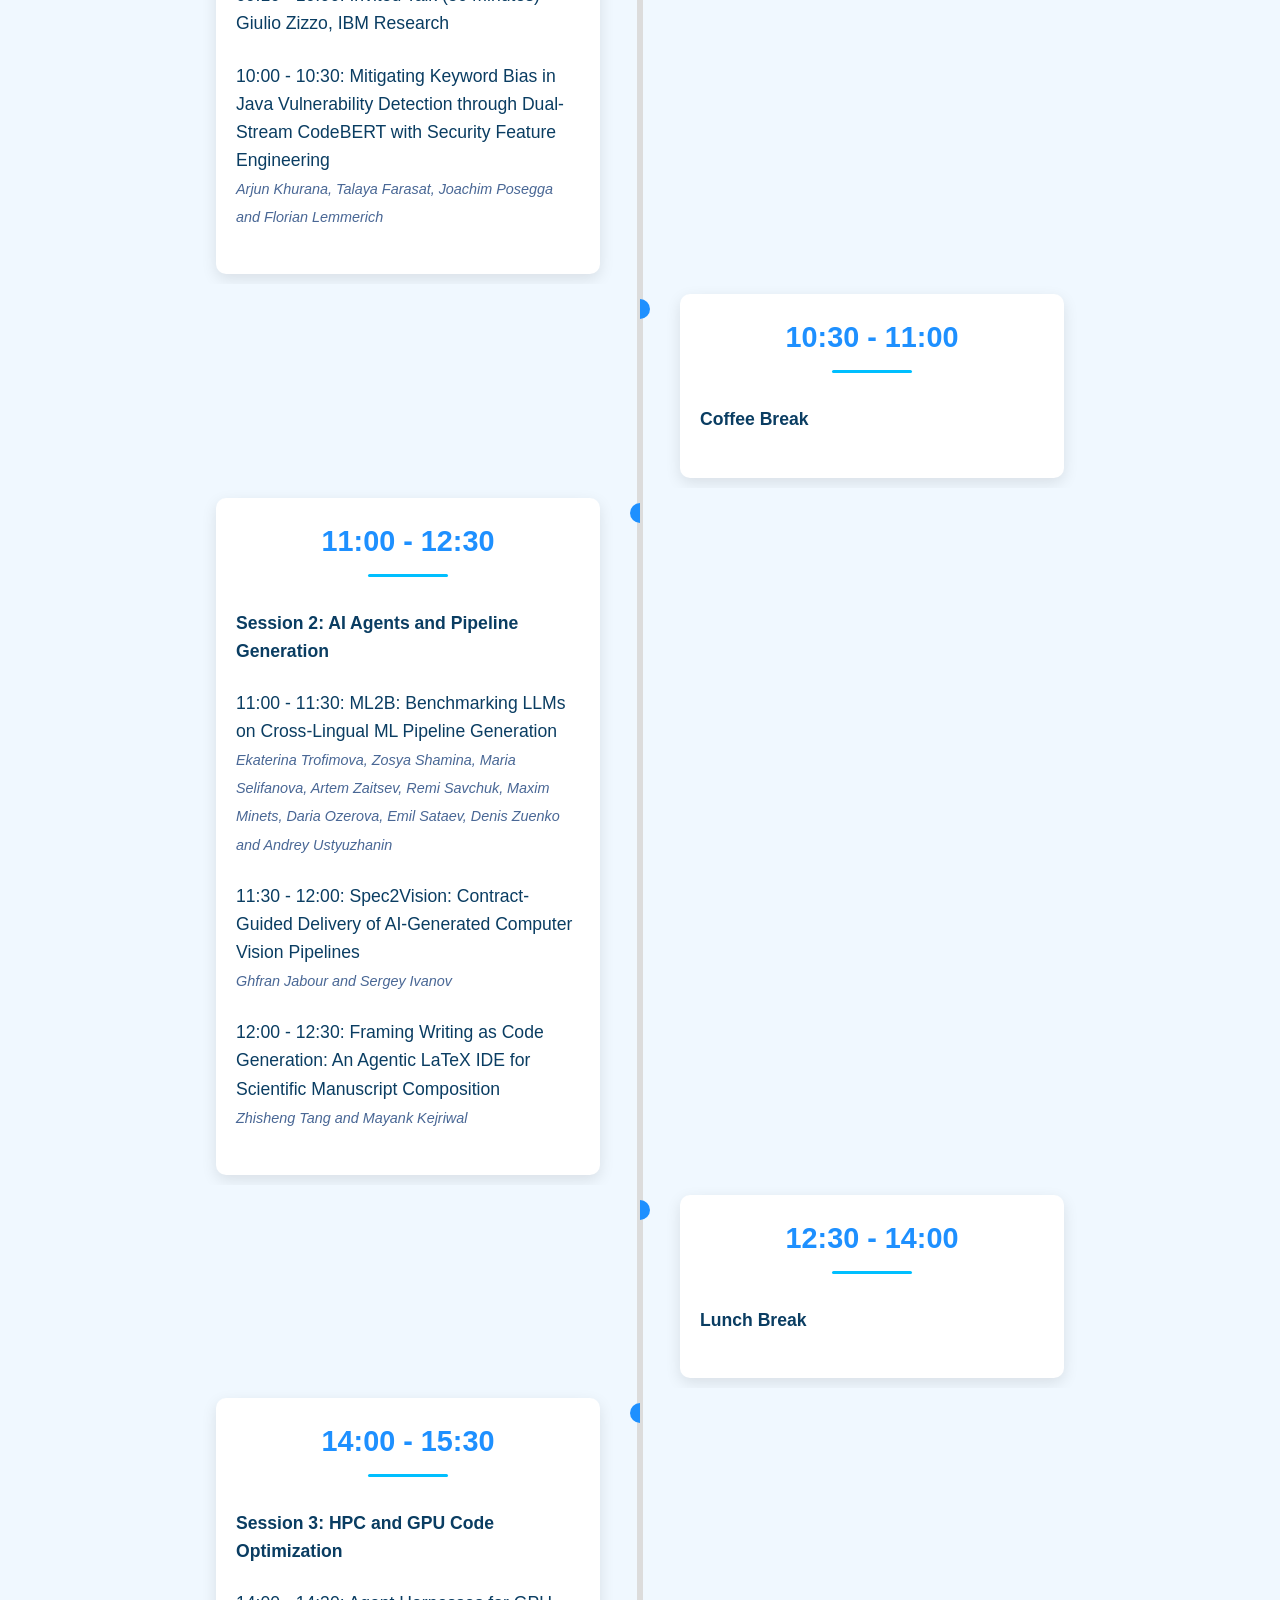
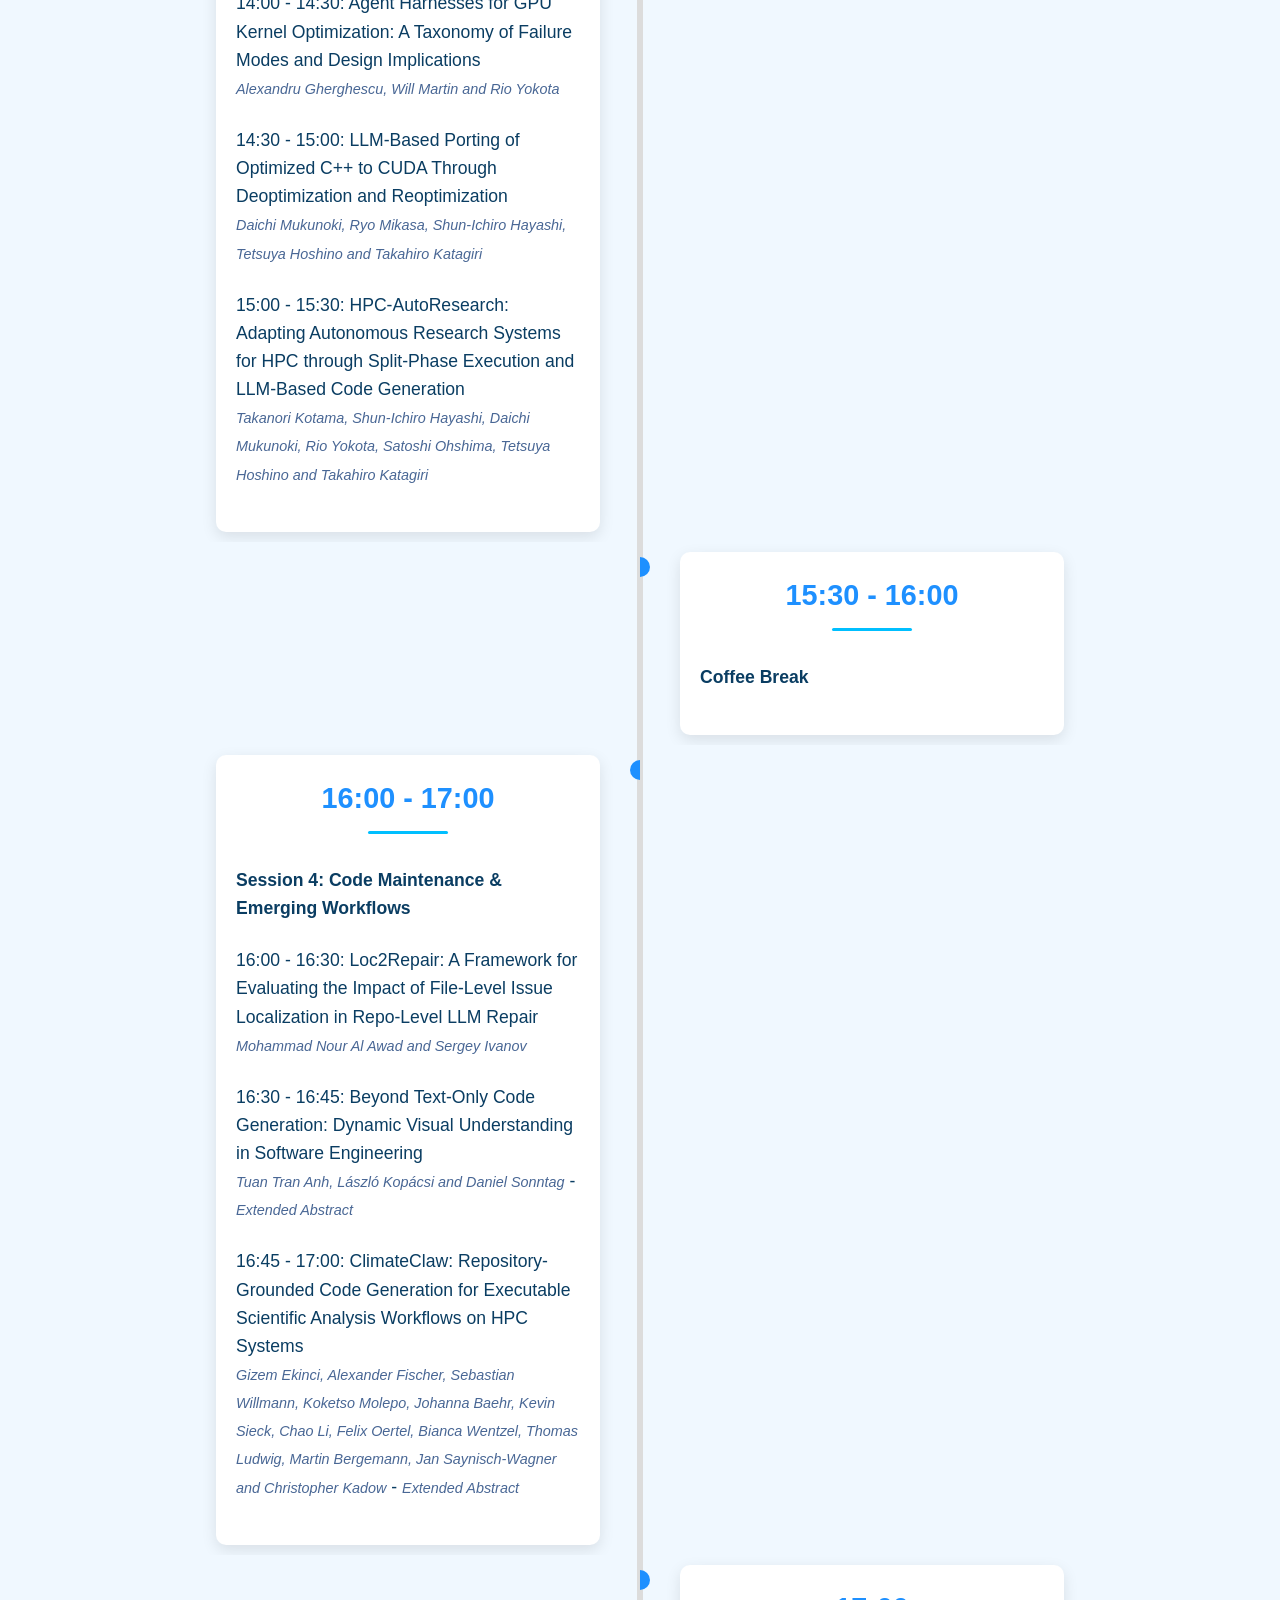
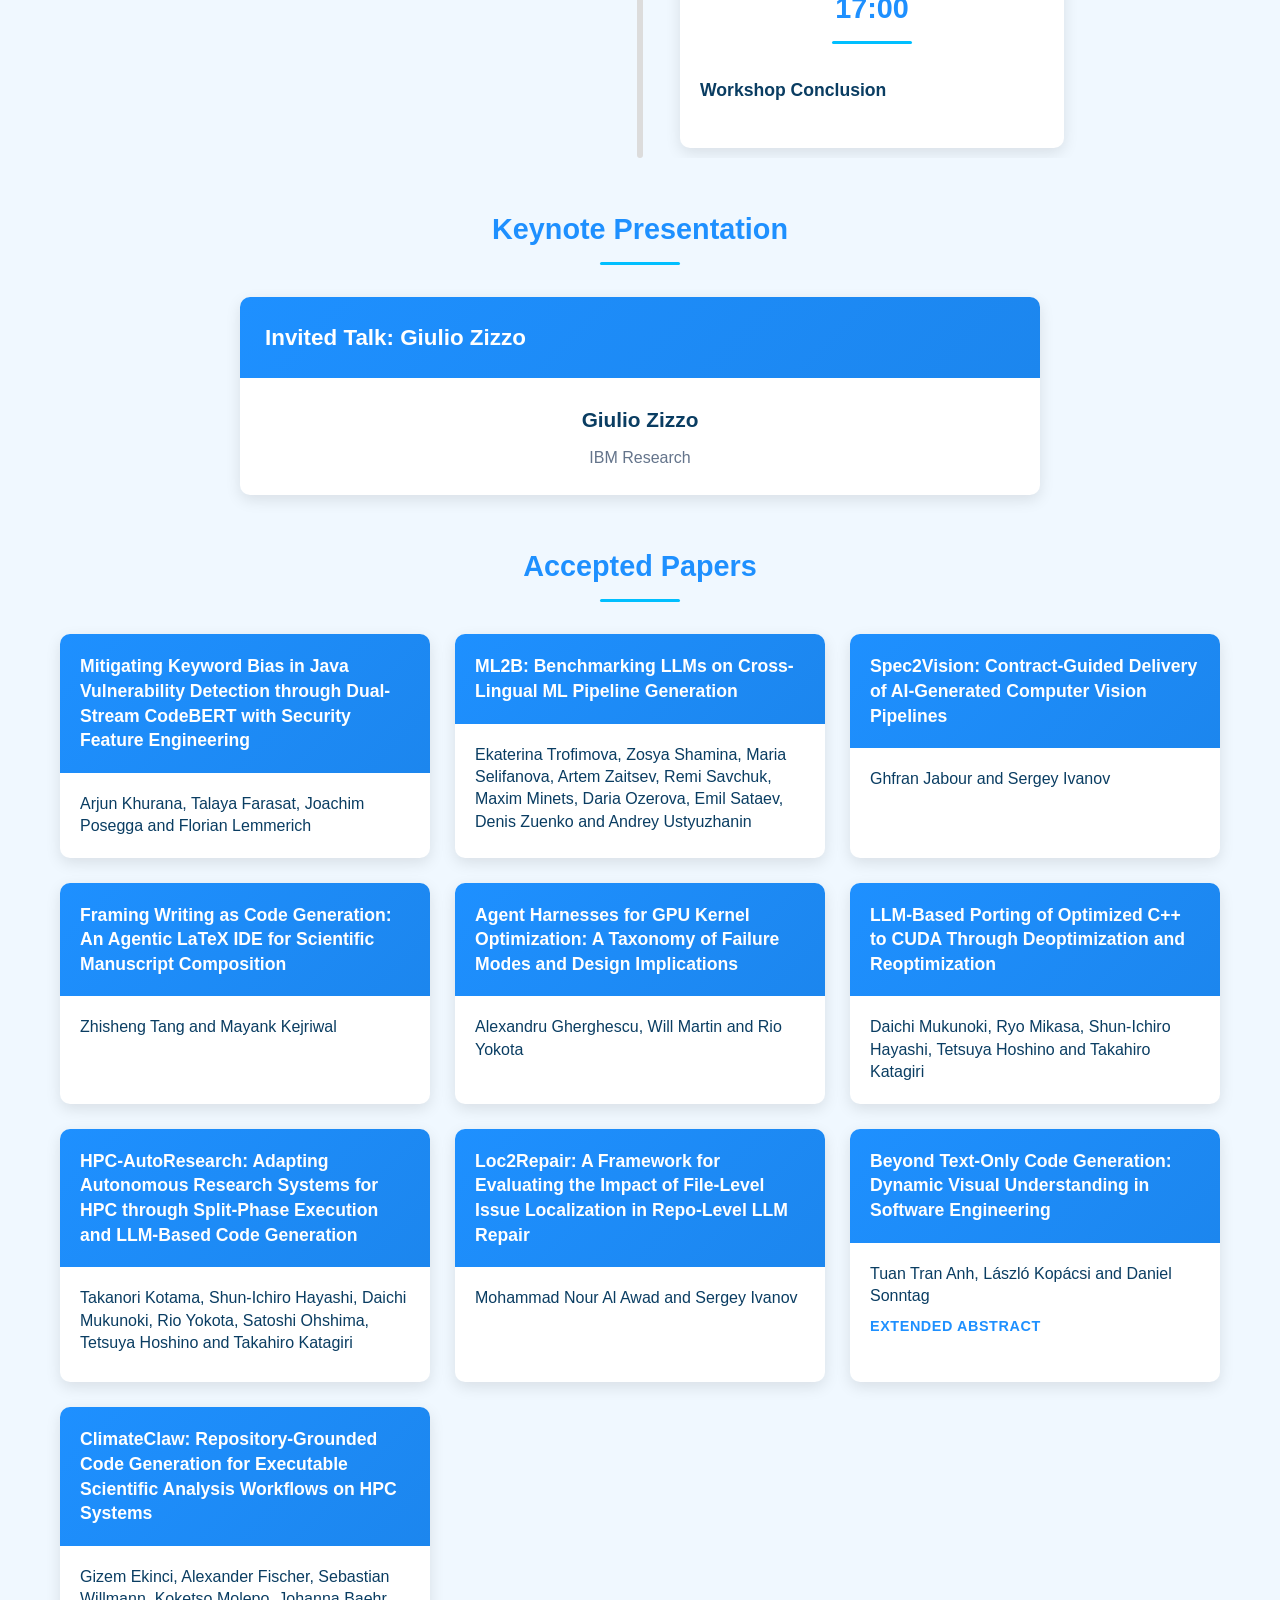
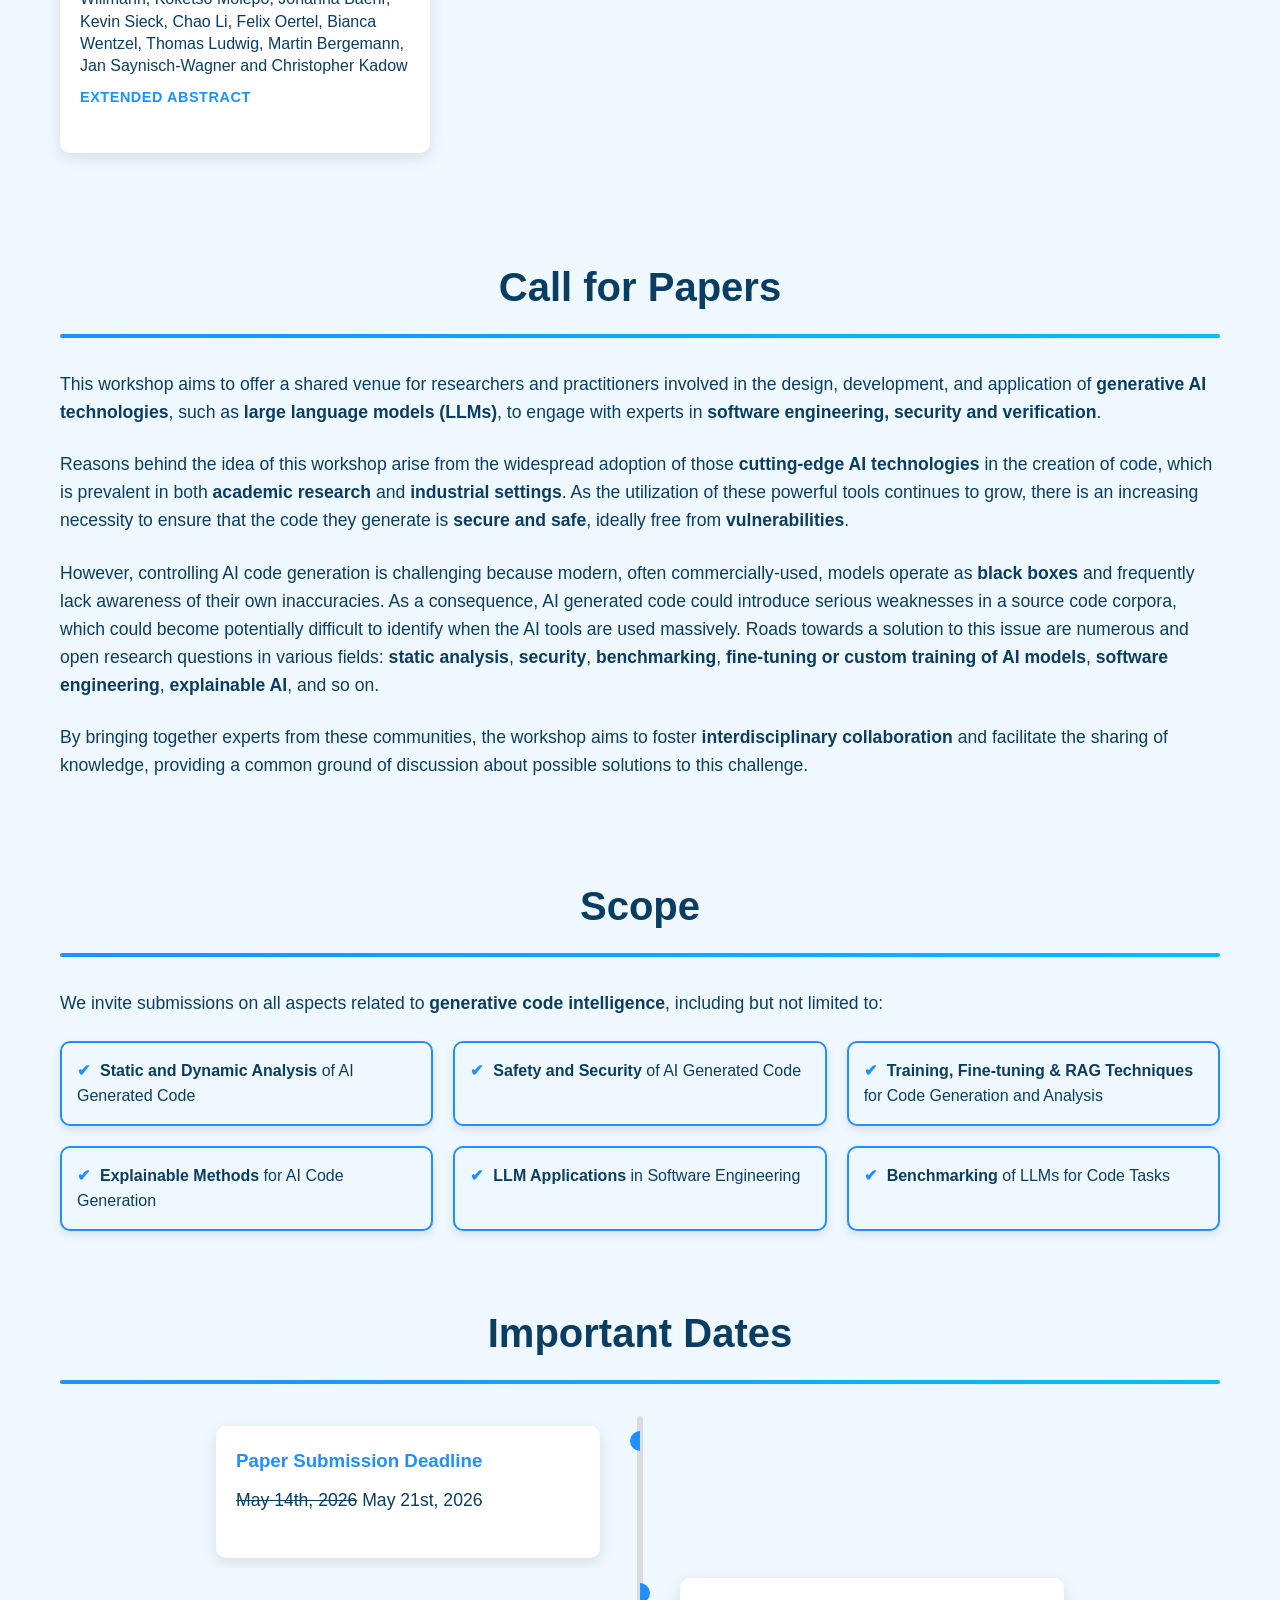
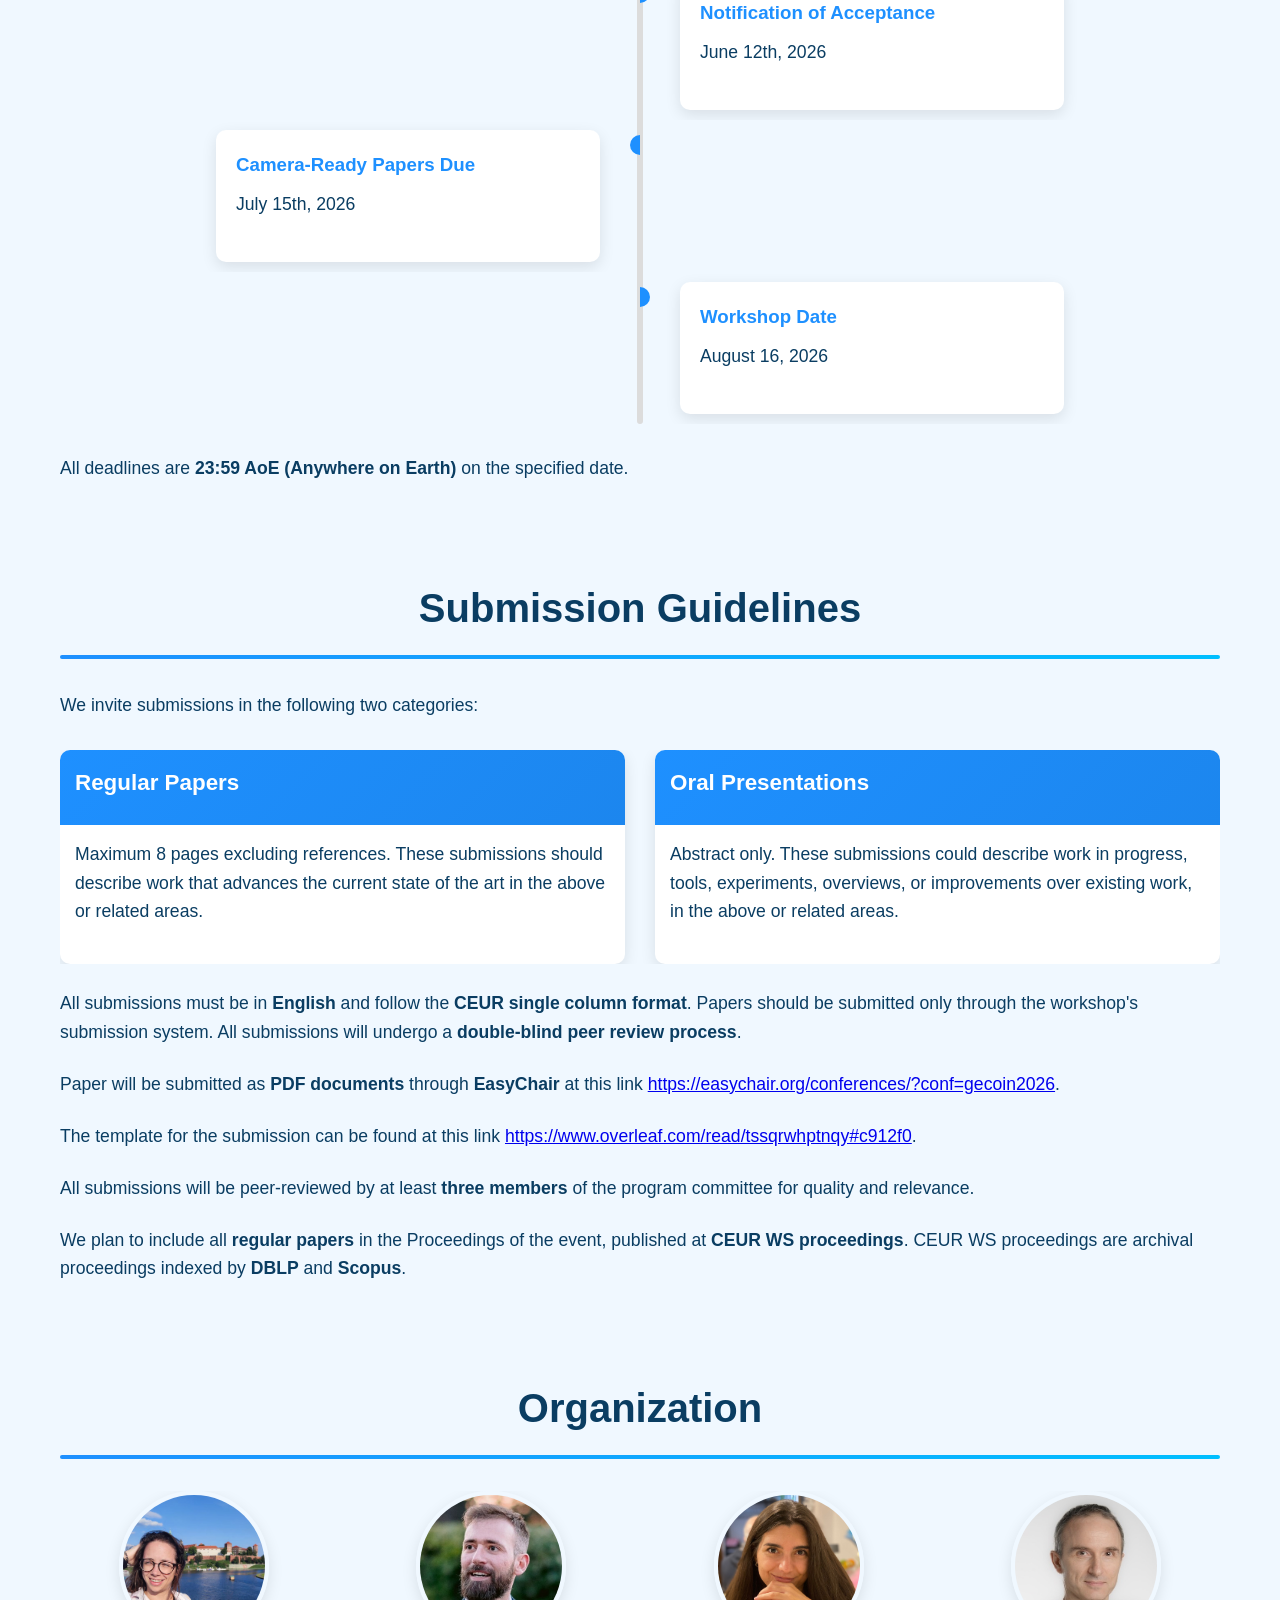
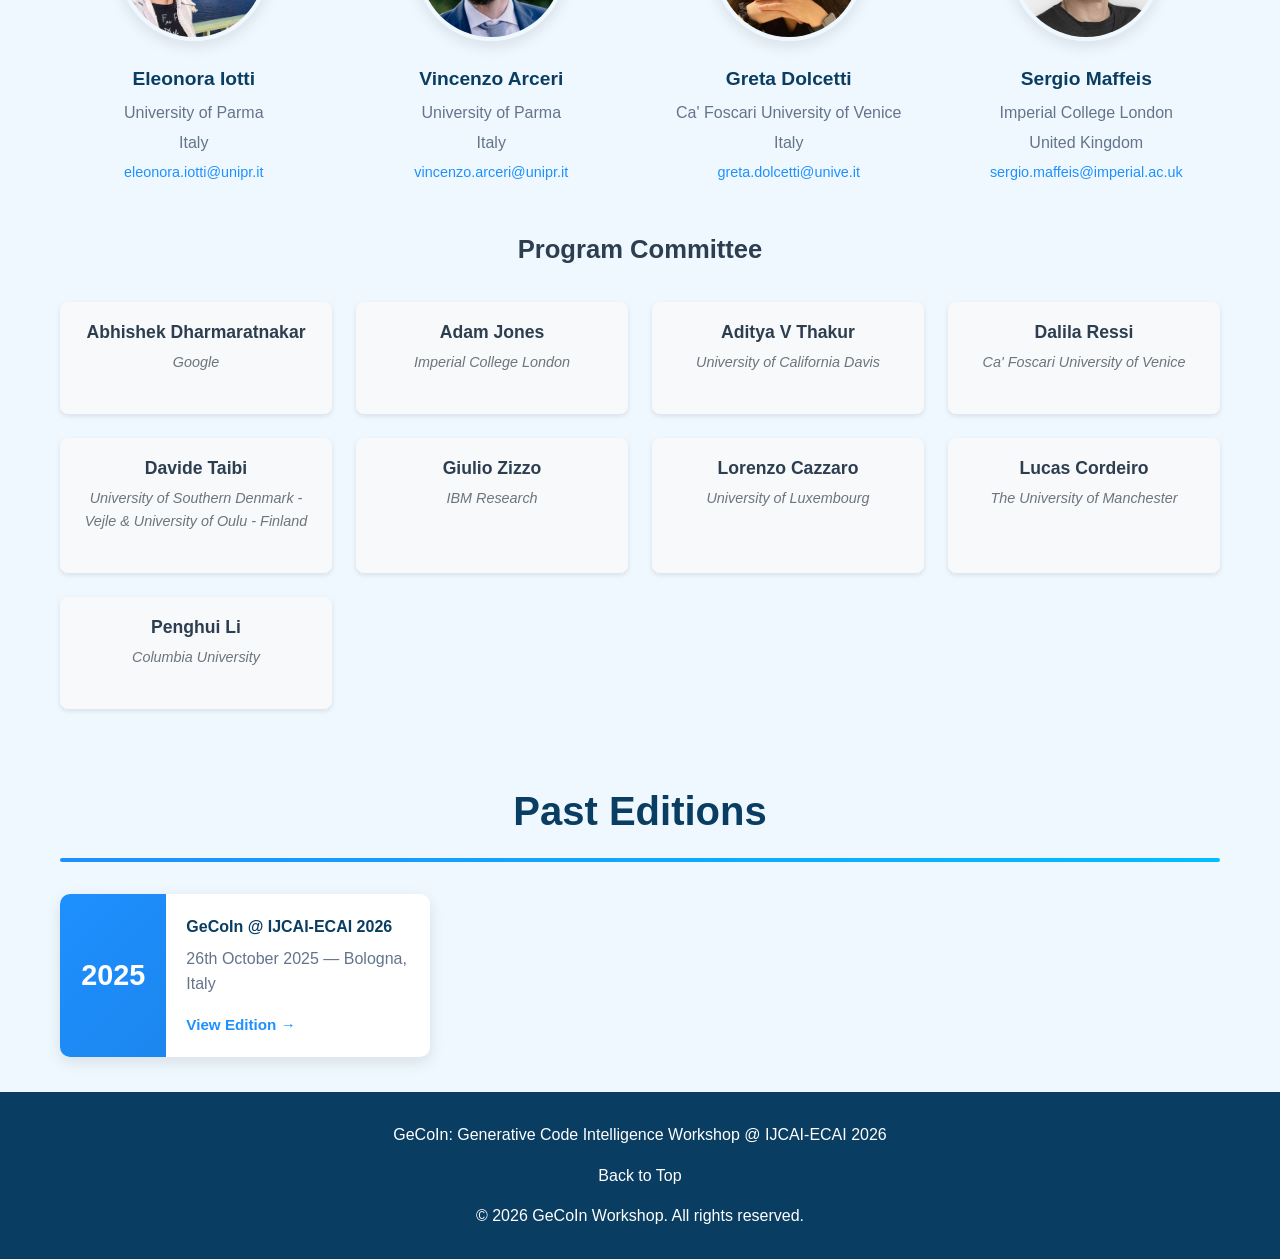
==== commit 332f2ece: "Program draft" ====
--- a/index.html
+++ b/index.html
@@ -57,8 +57,198 @@
 
     <section id="program">
         <h2>Workshop Program</h2>
-        <p>The workshop will be held on one day on August 16, 2026 as part of the <strong><a href="https://2026.ijcai.org/" target="_blank" rel="noopener noreferrer">IJCAI-ECAI 2026</a></strong> conference.</p>
-        <p>The workshop program, including keynote presentations and accepted papers, will be announced after the review process is complete. Stay tuned!</p>
+        <p>The workshop will be held on one day on <strong>August 16, 2026</strong> as part of the <strong><a href="https://2026.ijcai.org/" target="_blank" rel="noopener noreferrer">IJCAI-ECAI 2026</a></strong> conference.</p>
+        <p>The workshop program will include a <strong>40-minute keynote</strong>, <strong>25-minute paper presentations</strong>, and <strong>10-minute short paper presentations</strong>, with the remaining time reserved for questions and discussion.</p>
+
+        <div class="program-schedule">
+            <h3>Program Schedule</h3>
+            <div class="timeline">
+                <div class="timeline-item left">
+                    <div class="timeline-content">
+                        <h3><strong>09:00 - 10:30</strong></h3>
+                        <p><strong>Session 1: Opening, Keynote & Security</strong></p>
+                        <p>09:00 - 09:10: Welcome & Opening Remarks</p>
+                        <p>09:10 - 10:00: Invited Talk (50 minutes) - Giulio Zizzo, IBM Research</p>
+                        <p>10:00 - 10:30: Mitigating Keyword Bias in Java Vulnerability Detection through Dual-Stream CodeBERT with Security Feature Engineering<br>
+                        <em>Arjun Khurana, Talaya Farasat, Joachim Posegga and Florian Lemmerich</em></p>
+                    </div>
+                </div>
+                <div class="timeline-item right">
+                    <div class="timeline-content">
+                        <h3><strong>10:30 - 11:00</strong></h3>
+                        <p><strong>Coffee Break</strong></p>
+                    </div>
+                </div>
+                <div class="timeline-item left">
+                    <div class="timeline-content">
+                        <h3><strong>11:00 - 12:30</strong></h3>
+                        <p><strong>Session 2: AI Agents and Pipeline Generation</strong></p>
+                        <p>11:00 - 11:30: ML2B: Benchmarking LLMs on Cross-Lingual ML Pipeline Generation<br>
+                        <em>Ekaterina Trofimova, Zosya Shamina, Maria Selifanova, Artem Zaitsev, Remi Savchuk, Maxim Minets, Daria Ozerova, Emil Sataev, Denis Zuenko and Andrey Ustyuzhanin</em></p>
+                        <p>11:30 - 12:00: Spec2Vision: Contract-Guided Delivery of AI-Generated Computer Vision Pipelines<br>
+                        <em>Ghfran Jabour and Sergey Ivanov</em></p>
+                        <p>12:00 - 12:30: Framing Writing as Code Generation: An Agentic LaTeX IDE for Scientific Manuscript Composition<br>
+                        <em>Zhisheng Tang and Mayank Kejriwal</em></p>
+                    </div>
+                </div>
+                <div class="timeline-item right">
+                    <div class="timeline-content">
+                        <h3><strong>12:30 - 14:00</strong></h3>
+                        <p><strong>Lunch Break</strong></p>
+                    </div>
+                </div>
+                <div class="timeline-item left">
+                    <div class="timeline-content">
+                        <h3><strong>14:00 - 15:30</strong></h3>
+                        <p><strong>Session 3: HPC and GPU Code Optimization</strong></p>
+                        <p>14:00 - 14:30: Agent Harnesses for GPU Kernel Optimization: A Taxonomy of Failure Modes and Design Implications<br>
+                        <em>Alexandru Gherghescu, Will Martin and Rio Yokota</em></p>
+                        <p>14:30 - 15:00: LLM-Based Porting of Optimized C++ to CUDA Through Deoptimization and Reoptimization<br>
+                        <em>Daichi Mukunoki, Ryo Mikasa, Shun-Ichiro Hayashi, Tetsuya Hoshino and Takahiro Katagiri</em></p>
+                        <p>15:00 - 15:30: HPC-AutoResearch: Adapting Autonomous Research Systems for HPC through Split-Phase Execution and LLM-Based Code Generation<br>
+                        <em>Takanori Kotama, Shun-Ichiro Hayashi, Daichi Mukunoki, Rio Yokota, Satoshi Ohshima, Tetsuya Hoshino and Takahiro Katagiri</em></p>
+                    </div>
+                </div>
+                <div class="timeline-item right">
+                    <div class="timeline-content">
+                        <h3><strong>15:30 - 16:00</strong></h3>
+                        <p><strong>Coffee Break</strong></p>
+                    </div>
+                </div>
+                <div class="timeline-item left">
+                    <div class="timeline-content">
+                        <h3><strong>16:00 - 17:00</strong></h3>
+                        <p><strong>Session 4: Code Maintenance & Emerging Workflows</strong></p>
+                        <p>16:00 - 16:30: Loc2Repair: A Framework for Evaluating the Impact of File-Level Issue Localization in Repo-Level LLM Repair<br>
+                        <em>Mohammad Nour Al Awad and Sergey Ivanov</em></p>
+                        <p>16:30 - 16:45: Beyond Text-Only Code Generation: Dynamic Visual Understanding in Software Engineering<br>
+                        <em>Tuan Tran Anh, László Kopácsi and Daniel Sonntag</em> - <em>Extended Abstract</em></p>
+                        <p>16:45 - 17:00: ClimateClaw: Repository-Grounded Code Generation for Executable Scientific Analysis Workflows on HPC Systems<br>
+                        <em>Gizem Ekinci, Alexander Fischer, Sebastian Willmann, Koketso Molepo, Johanna Baehr, Kevin Sieck, Chao Li, Felix Oertel, Bianca Wentzel, Thomas Ludwig, Martin Bergemann, Jan Saynisch-Wagner and Christopher Kadow</em> - <em>Extended Abstract</em></p>
+                    </div>
+                </div>
+                <div class="timeline-item right">
+                    <div class="timeline-content">
+                        <h3><strong>17:00</strong></h3>
+                        <p><strong>Workshop Conclusion</strong></p>
+                    </div>
+                </div>
+            </div>
+        </div>
+
+        <div class="keynote-container">
+            <h3>Keynote Presentation</h3>
+            <div class="card keynote-card">
+                <div class="card-header">
+                    <h4>Invited Talk: Giulio Zizzo</h4>
+                </div>
+                <div class="card-body">
+                    <div class="keynote-speaker">
+                        <strong>Giulio Zizzo</strong>
+                    </div>
+                    <div class="keynote-affiliation">
+                        IBM Research
+                    </div>
+                </div>
+            </div>
+        </div>
+
+        <div class="papers-container">
+            <h3>Accepted Papers</h3>
+            <div class="papers-grid">
+                <div class="paper-card">
+                    <div class="paper-card-header">
+                        <h4 class="paper-title">Mitigating Keyword Bias in Java Vulnerability Detection through Dual-Stream CodeBERT with Security Feature Engineering</h4>
+                    </div>
+                    <div class="paper-card-body">
+                        <p class="paper-authors">Arjun Khurana, Talaya Farasat, Joachim Posegga and Florian Lemmerich</p>
+                    </div>
+                </div>
+
+                <div class="paper-card">
+                    <div class="paper-card-header">
+                        <h4 class="paper-title">ML2B: Benchmarking LLMs on Cross-Lingual ML Pipeline Generation</h4>
+                    </div>
+                    <div class="paper-card-body">
+                        <p class="paper-authors">Ekaterina Trofimova, Zosya Shamina, Maria Selifanova, Artem Zaitsev, Remi Savchuk, Maxim Minets, Daria Ozerova, Emil Sataev, Denis Zuenko and Andrey Ustyuzhanin</p>
+                    </div>
+                </div>
+
+                <div class="paper-card">
+                    <div class="paper-card-header">
+                        <h4 class="paper-title">Spec2Vision: Contract-Guided Delivery of AI-Generated Computer Vision Pipelines</h4>
+                    </div>
+                    <div class="paper-card-body">
+                        <p class="paper-authors">Ghfran Jabour and Sergey Ivanov</p>
+                    </div>
+                </div>
+
+                <div class="paper-card">
+                    <div class="paper-card-header">
+                        <h4 class="paper-title">Framing Writing as Code Generation: An Agentic LaTeX IDE for Scientific Manuscript Composition</h4>
+                    </div>
+                    <div class="paper-card-body">
+                        <p class="paper-authors">Zhisheng Tang and Mayank Kejriwal</p>
+                    </div>
+                </div>
+
+                <div class="paper-card">
+                    <div class="paper-card-header">
+                        <h4 class="paper-title">Agent Harnesses for GPU Kernel Optimization: A Taxonomy of Failure Modes and Design Implications</h4>
+                    </div>
+                    <div class="paper-card-body">
+                        <p class="paper-authors">Alexandru Gherghescu, Will Martin and Rio Yokota</p>
+                    </div>
+                </div>
+
+                <div class="paper-card">
+                    <div class="paper-card-header">
+                        <h4 class="paper-title">LLM-Based Porting of Optimized C++ to CUDA Through Deoptimization and Reoptimization</h4>
+                    </div>
+                    <div class="paper-card-body">
+                        <p class="paper-authors">Daichi Mukunoki, Ryo Mikasa, Shun-Ichiro Hayashi, Tetsuya Hoshino and Takahiro Katagiri</p>
+                    </div>
+                </div>
+
+                <div class="paper-card">
+                    <div class="paper-card-header">
+                        <h4 class="paper-title">HPC-AutoResearch: Adapting Autonomous Research Systems for HPC through Split-Phase Execution and LLM-Based Code Generation</h4>
+                    </div>
+                    <div class="paper-card-body">
+                        <p class="paper-authors">Takanori Kotama, Shun-Ichiro Hayashi, Daichi Mukunoki, Rio Yokota, Satoshi Ohshima, Tetsuya Hoshino and Takahiro Katagiri</p>
+                    </div>
+                </div>
+
+                <div class="paper-card">
+                    <div class="paper-card-header">
+                        <h4 class="paper-title">Loc2Repair: A Framework for Evaluating the Impact of File-Level Issue Localization in Repo-Level LLM Repair</h4>
+                    </div>
+                    <div class="paper-card-body">
+                        <p class="paper-authors">Mohammad Nour Al Awad and Sergey Ivanov</p>
+                    </div>
+                </div>
+
+                <div class="paper-card">
+                    <div class="paper-card-header">
+                        <h4 class="paper-title">Beyond Text-Only Code Generation: Dynamic Visual Understanding in Software Engineering</h4>
+                    </div>
+                    <div class="paper-card-body">
+                        <p class="paper-authors">Tuan Tran Anh, László Kopácsi and Daniel Sonntag</p>
+                        <p class="paper-note">Extended Abstract</p>
+                    </div>
+                </div>
+
+                <div class="paper-card">
+                    <div class="paper-card-header">
+                        <h4 class="paper-title">ClimateClaw: Repository-Grounded Code Generation for Executable Scientific Analysis Workflows on HPC Systems</h4>
+                    </div>
+                    <div class="paper-card-body">
+                        <p class="paper-authors">Gizem Ekinci, Alexander Fischer, Sebastian Willmann, Koketso Molepo, Johanna Baehr, Kevin Sieck, Chao Li, Felix Oertel, Bianca Wentzel, Thomas Ludwig, Martin Bergemann, Jan Saynisch-Wagner and Christopher Kadow</p>
+                        <p class="paper-note">Extended Abstract</p>
+                    </div>
+                </div>
+            </div>
+        </div>
        </section>
 
     <section id="call-for-papers">
--- a/style.css
+++ b/style.css
@@ -933,6 +933,15 @@
     line-height: 1.4;
 }
 
+.paper-note {
+    margin-top: 0.5rem;
+    font-size: 0.9rem;
+    font-weight: 600;
+    color: var(--primary);
+    text-transform: uppercase;
+    letter-spacing: 0.04em;
+}
+
 @media screen and (max-width: 768px) {
     .papers-grid {
         grid-template-columns: 1fr;
@@ -957,4 +966,78 @@
     .papers-grid {
         grid-template-columns: 1fr;
     }
+}
+
+/* Past Editions Section */
+.past-editions-grid {
+    display: grid;
+    grid-template-columns: repeat(auto-fill, minmax(280px, 1fr));
+    gap: 25px;
+    margin-top: 2rem;
+}
+
+.past-edition-card {
+    background: white;
+    border-radius: 10px;
+    overflow: hidden;
+    box-shadow: 0 5px 15px rgba(0, 0, 0, 0.1);
+    transition: transform 0.3s ease, box-shadow 0.3s ease;
+    display: flex;
+    align-items: stretch;
+}
+
+.past-edition-card:hover {
+    transform: translateY(-5px);
+    box-shadow: 0 10px 25px rgba(0, 0, 0, 0.15);
+}
+
+.past-edition-year {
+    background: linear-gradient(135deg, var(--primary), var(--primary-dark));
+    color: white;
+    font-size: 1.8rem;
+    font-weight: 800;
+    display: flex;
+    align-items: center;
+    justify-content: center;
+    padding: 20px 25px;
+    min-width: 100px;
+}
+
+.past-edition-info {
+    padding: 20px;
+    display: flex;
+    flex-direction: column;
+    justify-content: center;
+    gap: 6px;
+}
+
+.past-edition-info p {
+    margin: 0;
+    font-size: 1rem;
+    color: #64748b;
+}
+
+.past-edition-info p strong {
+    color: var(--secondary);
+}
+
+.past-edition-link {
+    display: inline-block;
+    margin-top: 10px;
+    color: var(--primary);
+    font-weight: 600;
+    text-decoration: none;
+    font-size: 0.95rem;
+    transition: color 0.2s ease;
+}
+
+.past-edition-link:hover {
+    color: var(--primary-dark);
+    text-decoration: underline;
+}
+
+@media screen and (max-width: 480px) {
+    .past-editions-grid {
+        grid-template-columns: 1fr;
+    }
 }
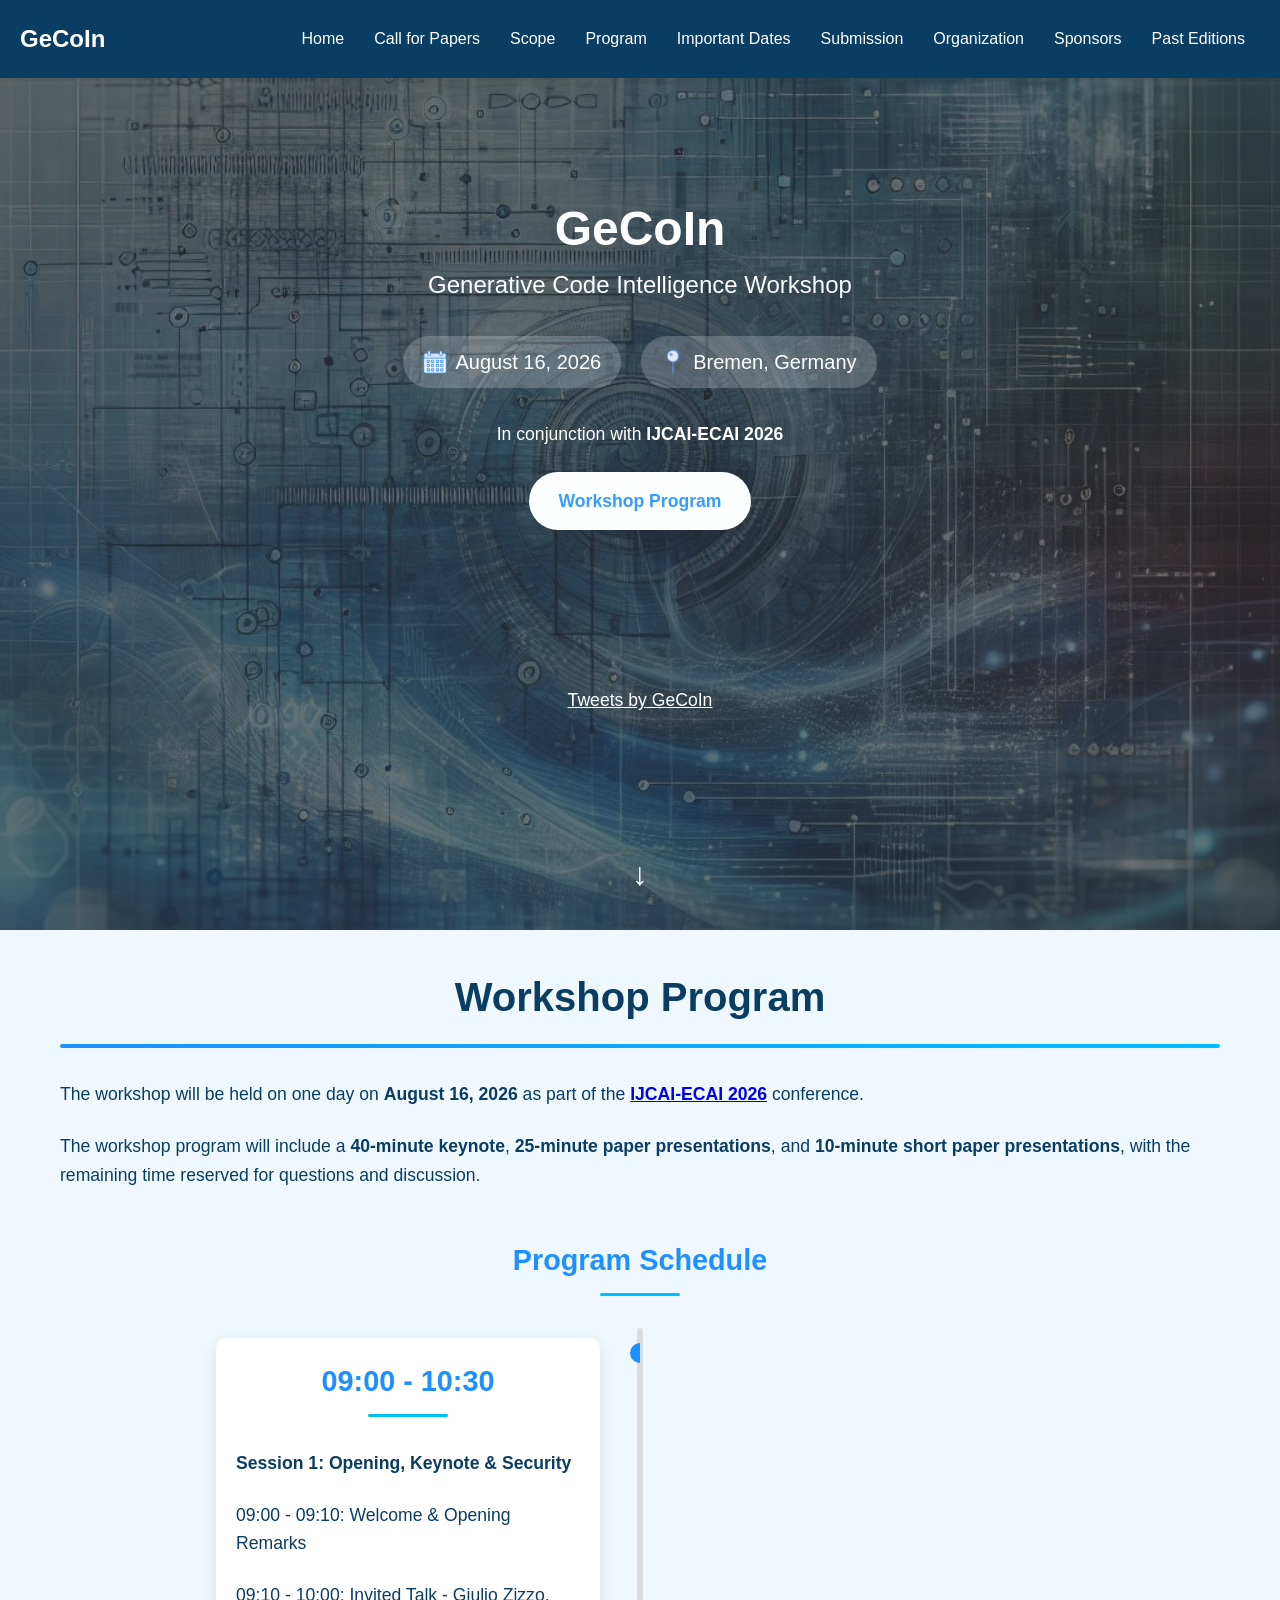
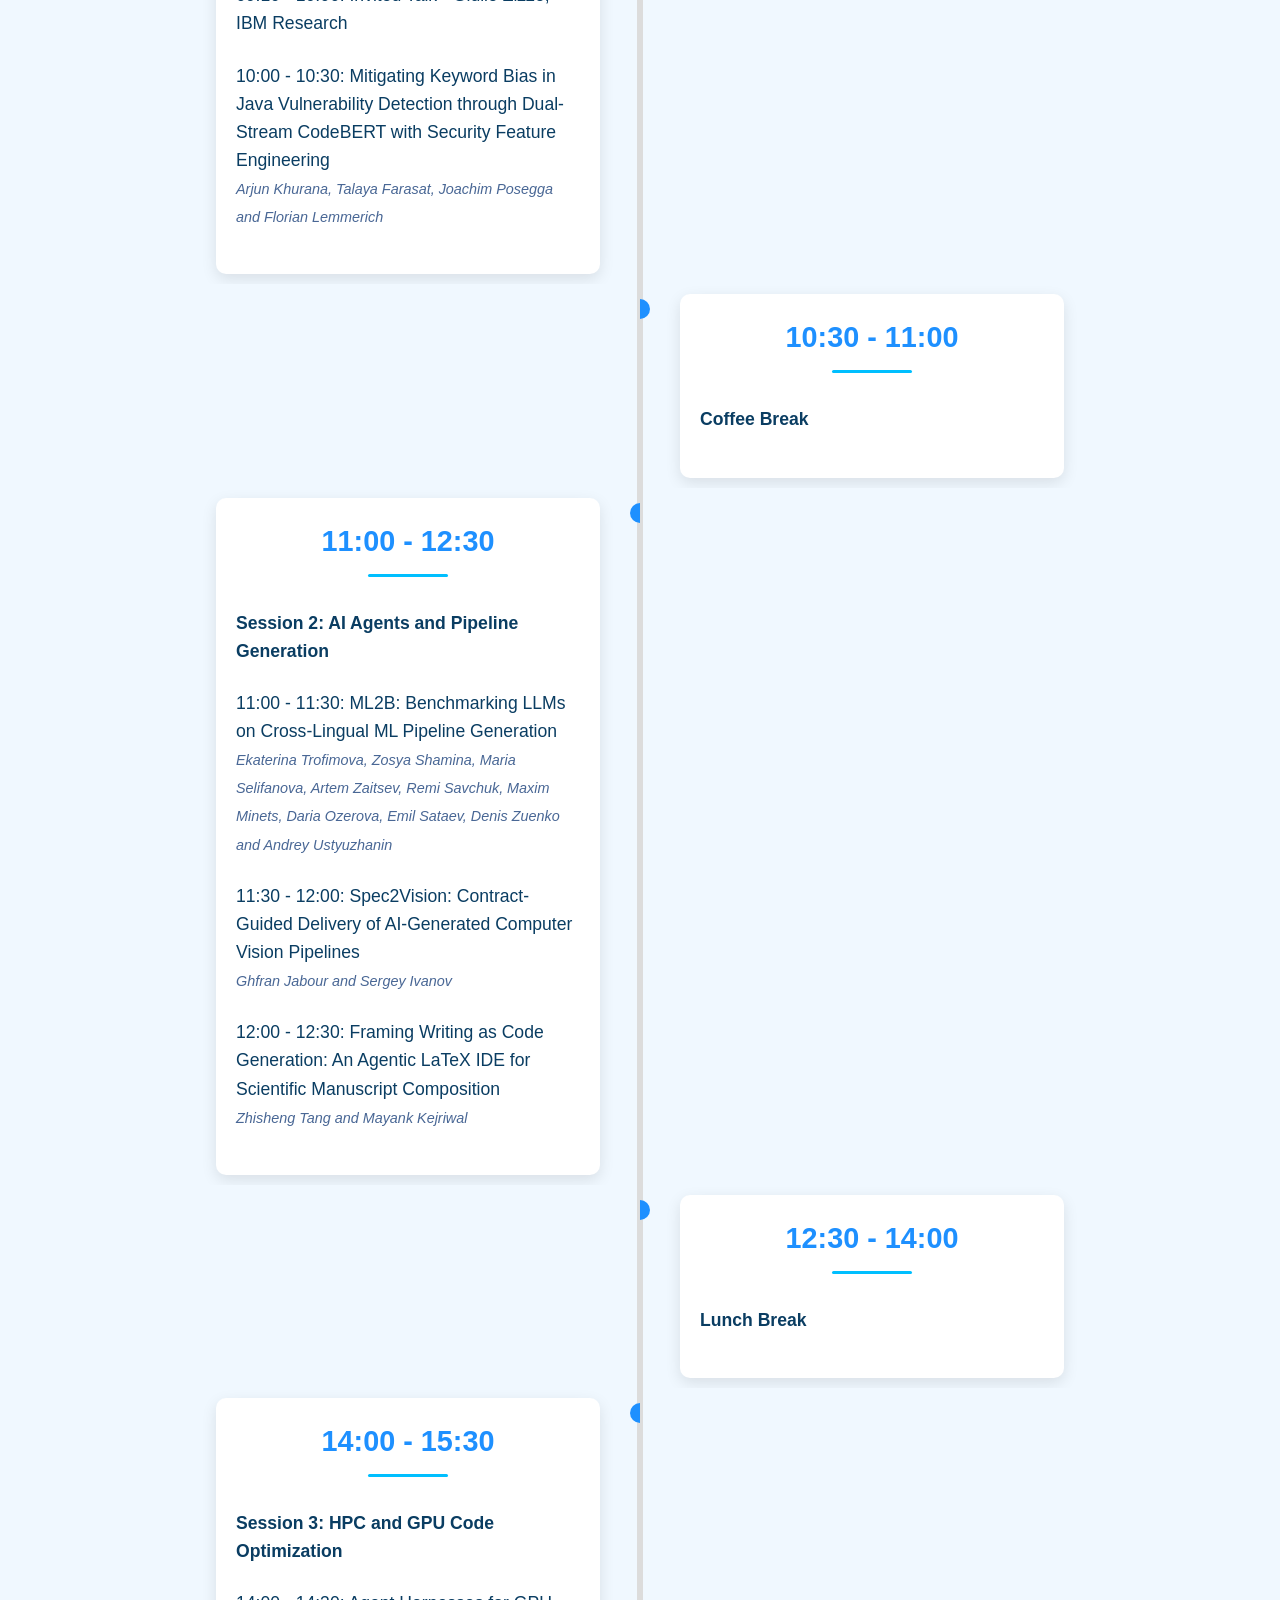
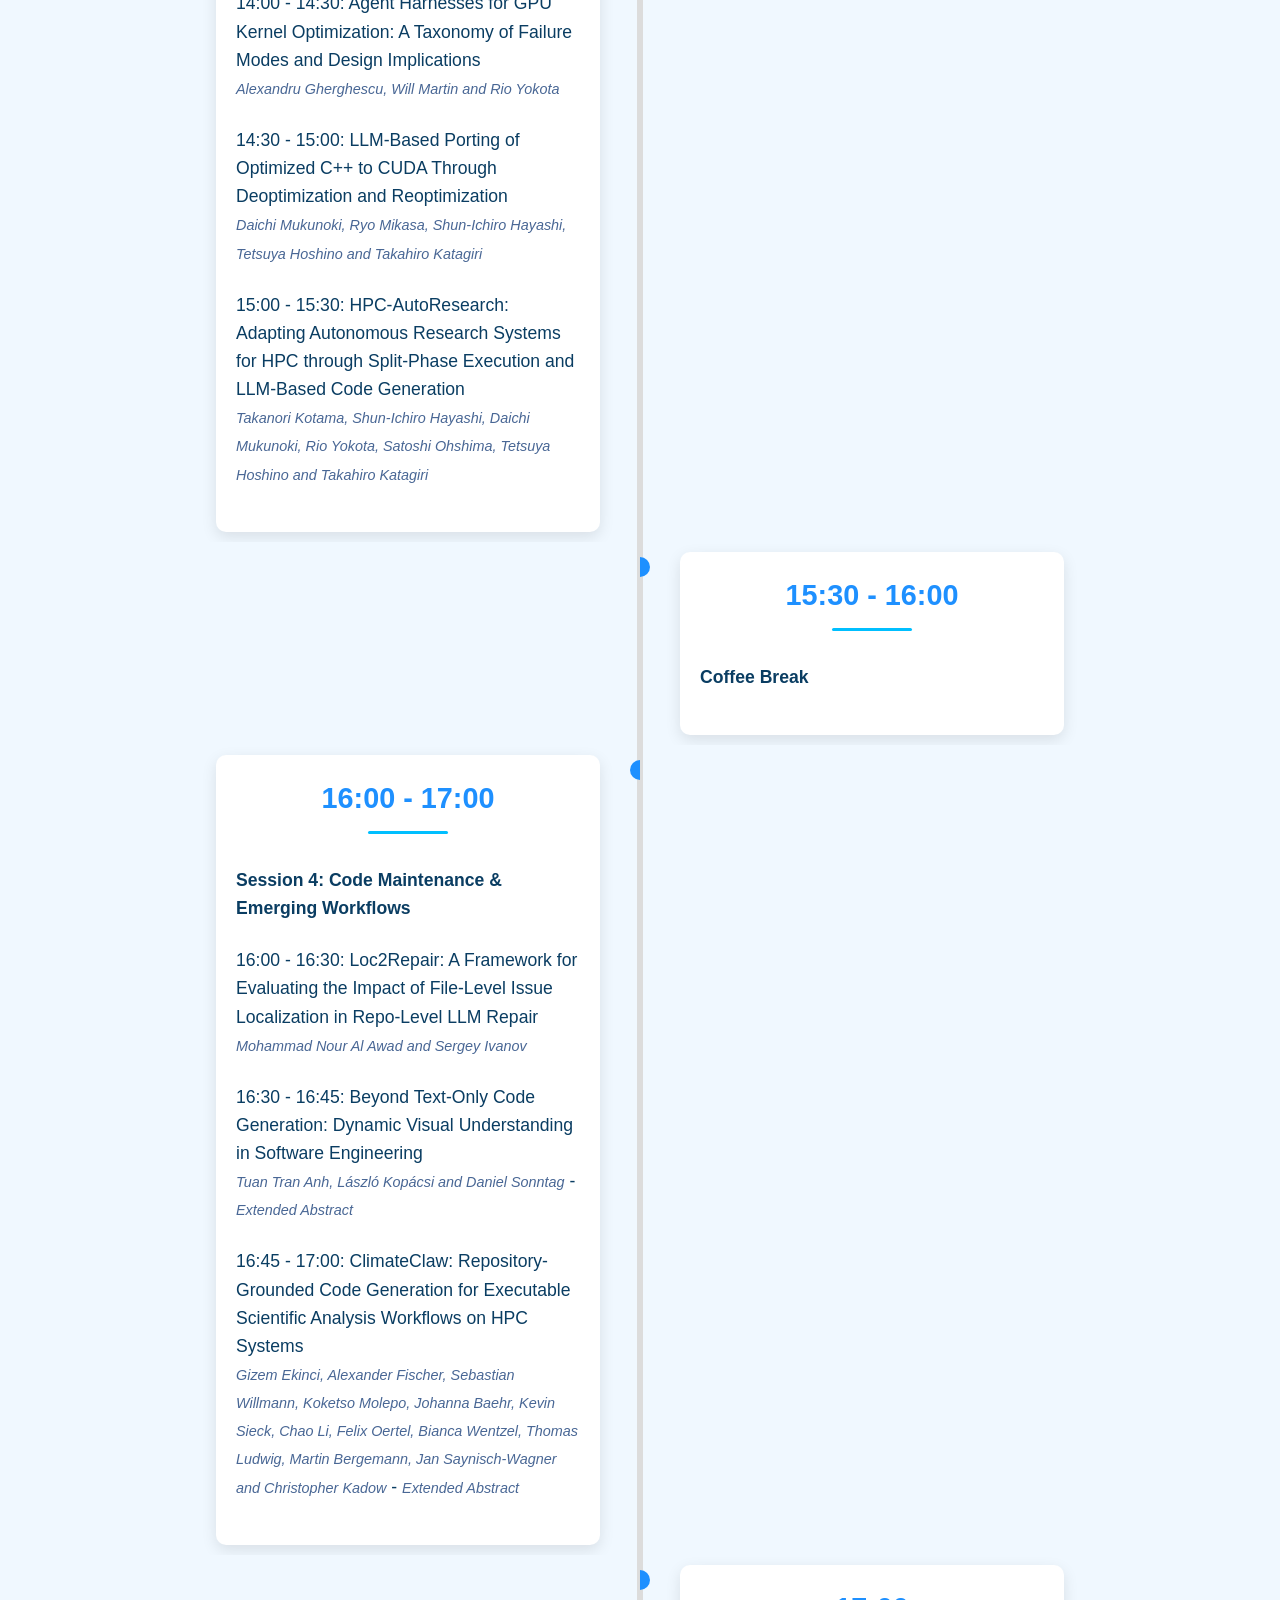
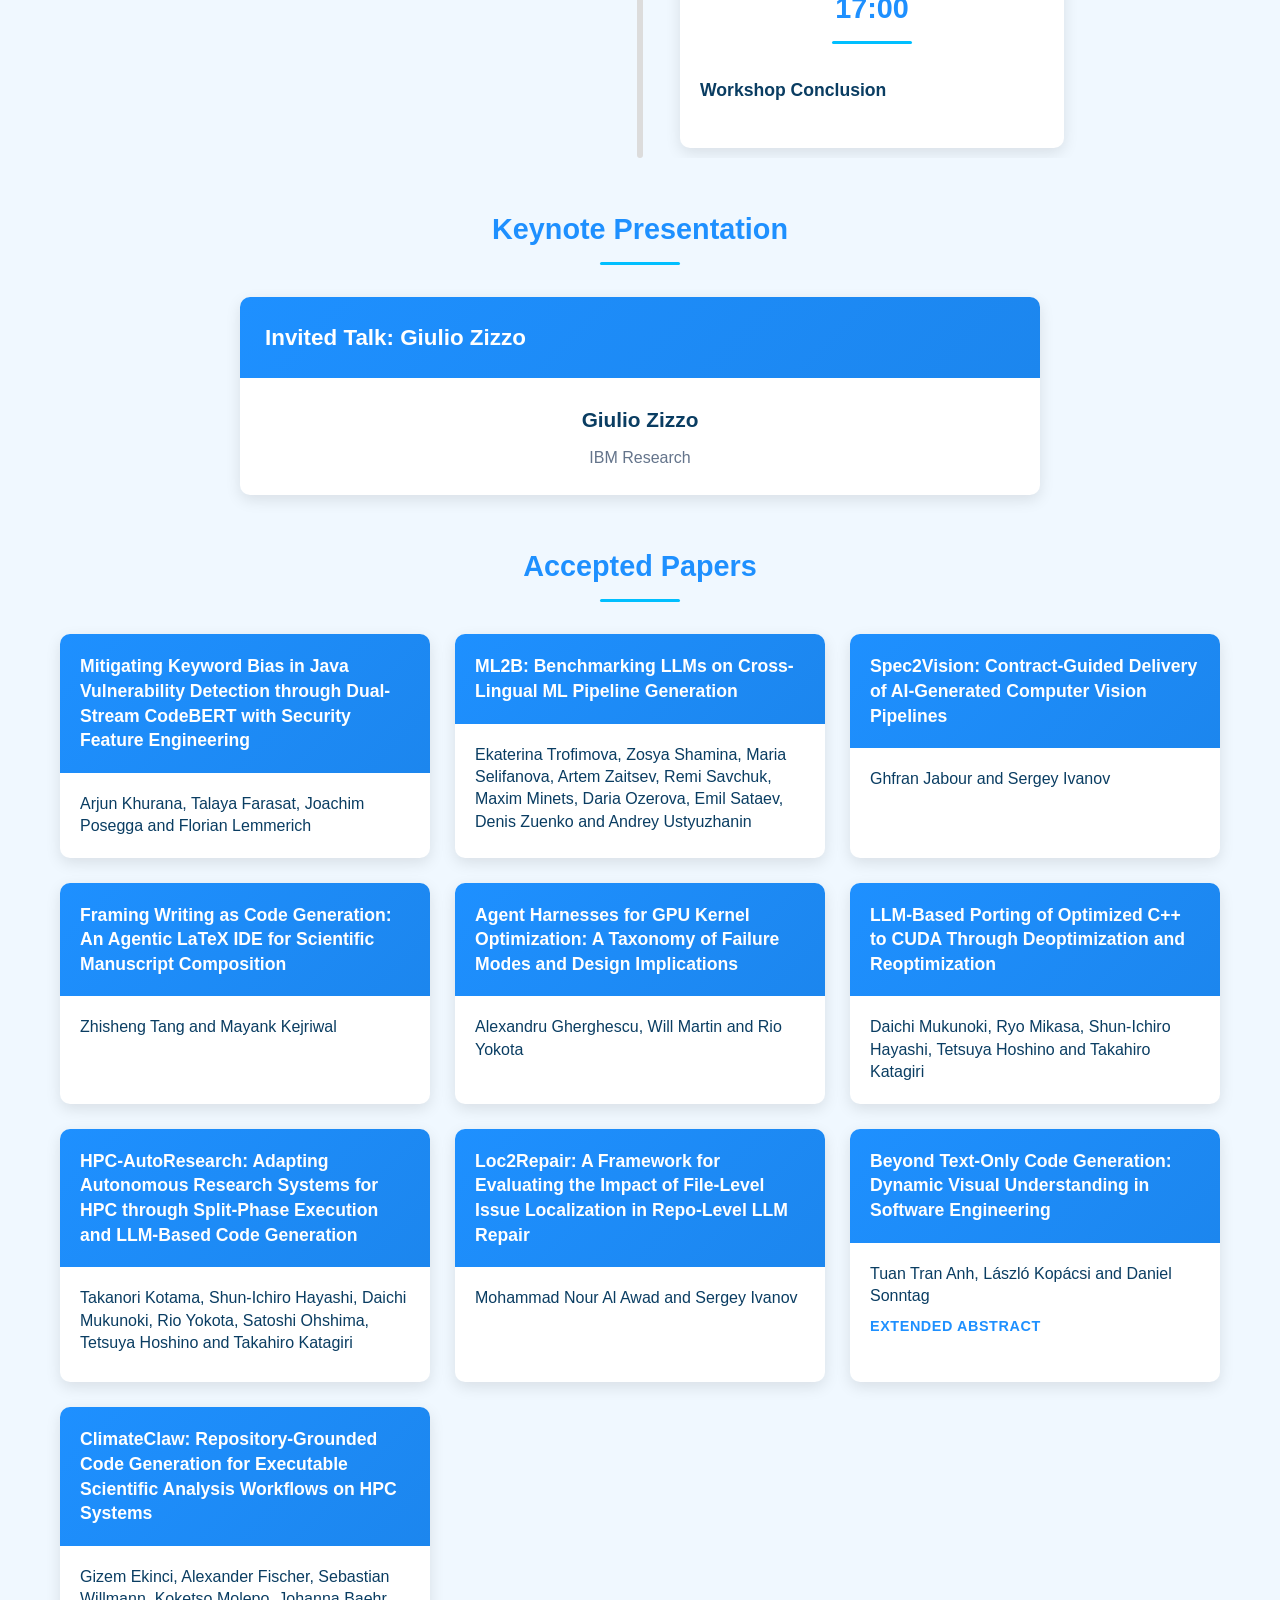
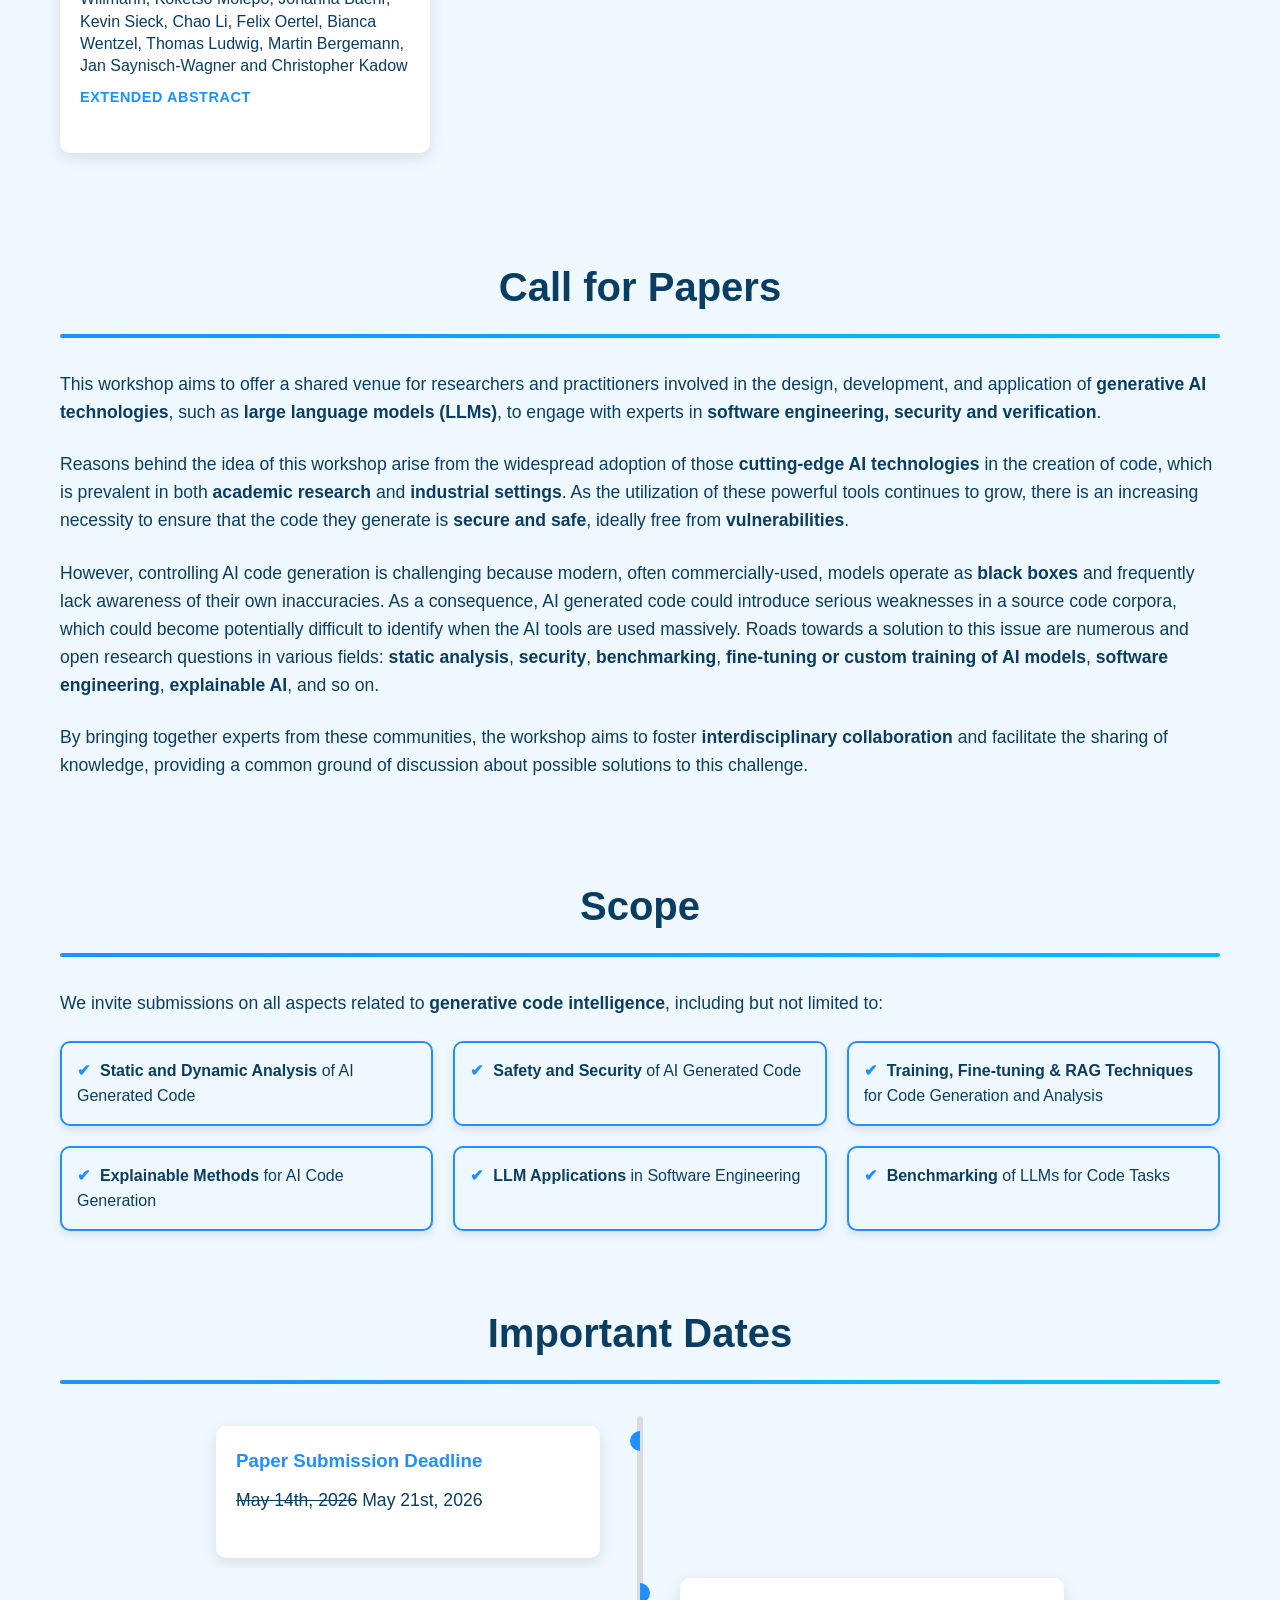
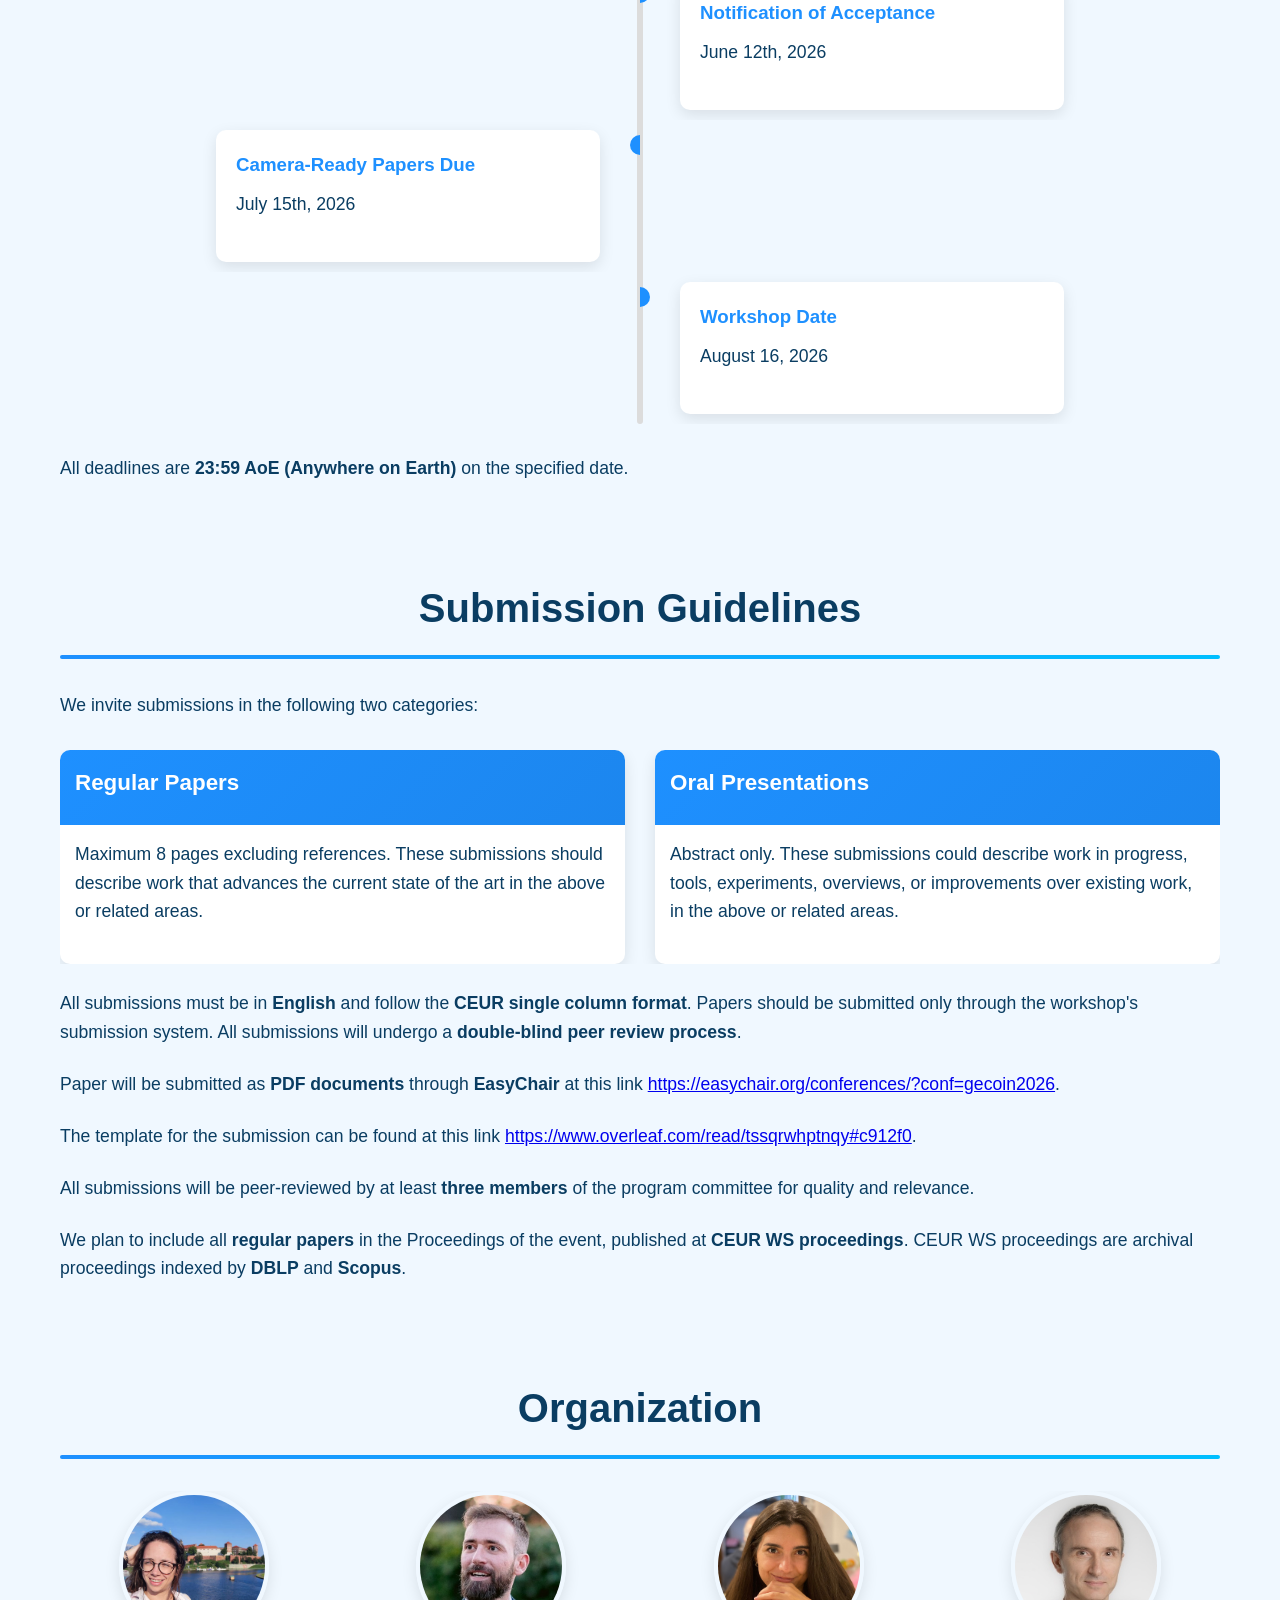
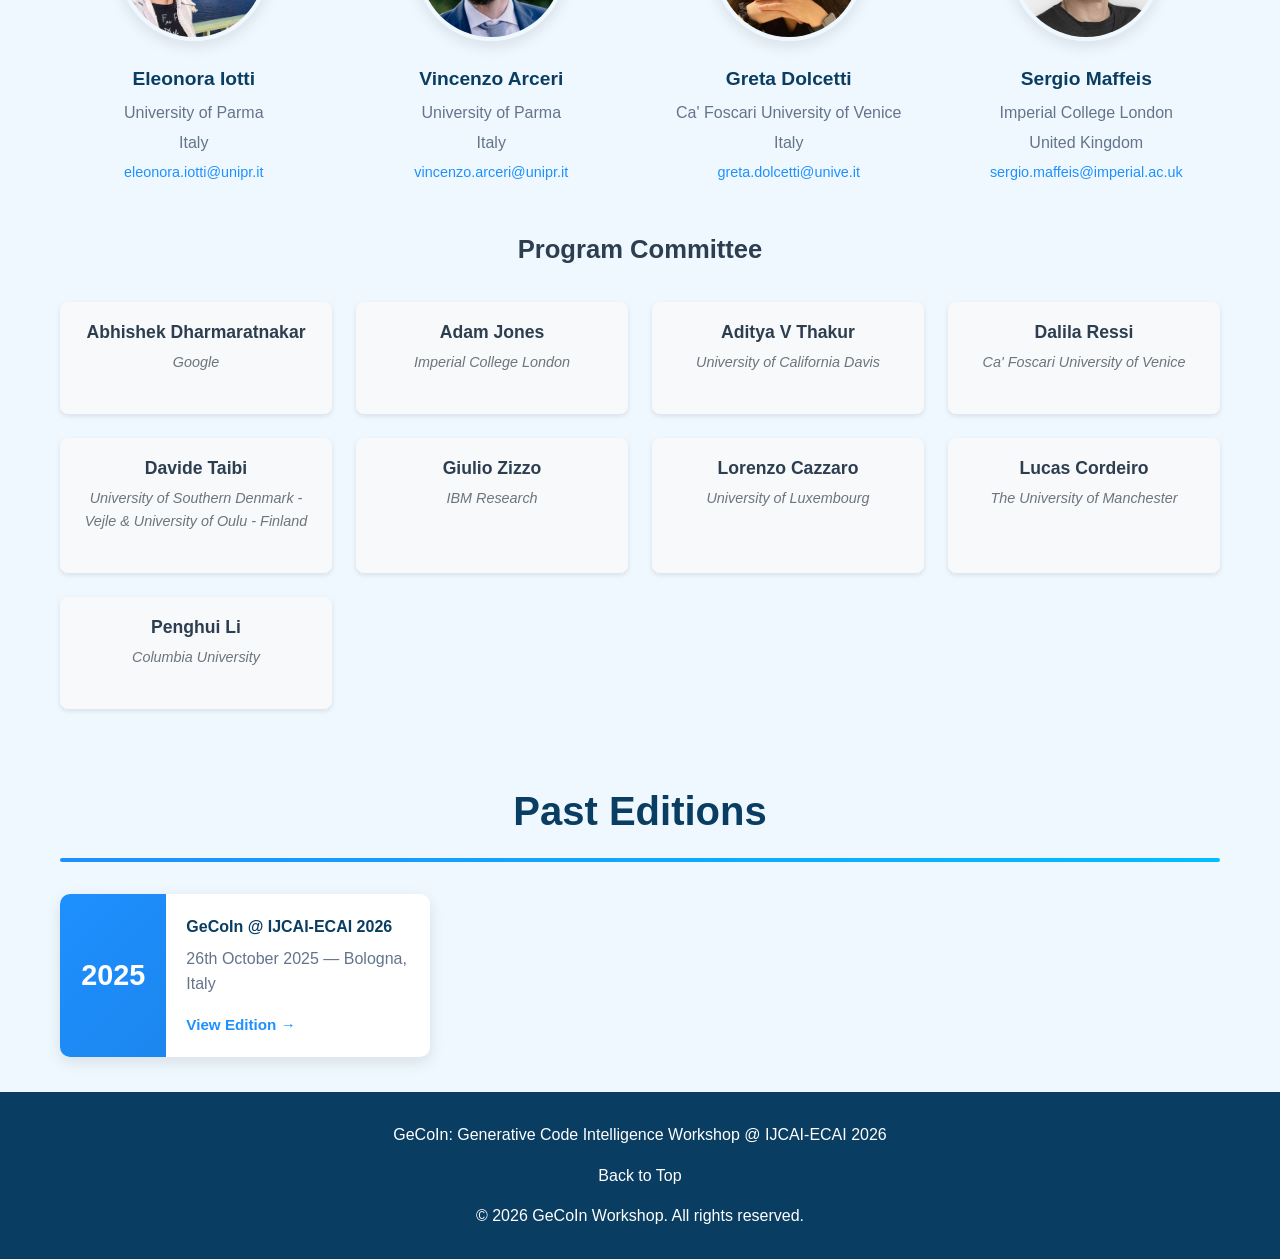
==== commit db081344: "Minor" ====
--- a/index.html
+++ b/index.html
@@ -68,7 +68,7 @@
                         <h3><strong>09:00 - 10:30</strong></h3>
                         <p><strong>Session 1: Opening, Keynote & Security</strong></p>
                         <p>09:00 - 09:10: Welcome & Opening Remarks</p>
-                        <p>09:10 - 10:00: Invited Talk (50 minutes) - Giulio Zizzo, IBM Research</p>
+                        <p>09:10 - 10:00: Invited Talk - Giulio Zizzo, IBM Research</p>
                         <p>10:00 - 10:30: Mitigating Keyword Bias in Java Vulnerability Detection through Dual-Stream CodeBERT with Security Feature Engineering<br>
                         <em>Arjun Khurana, Talaya Farasat, Joachim Posegga and Florian Lemmerich</em></p>
                     </div>
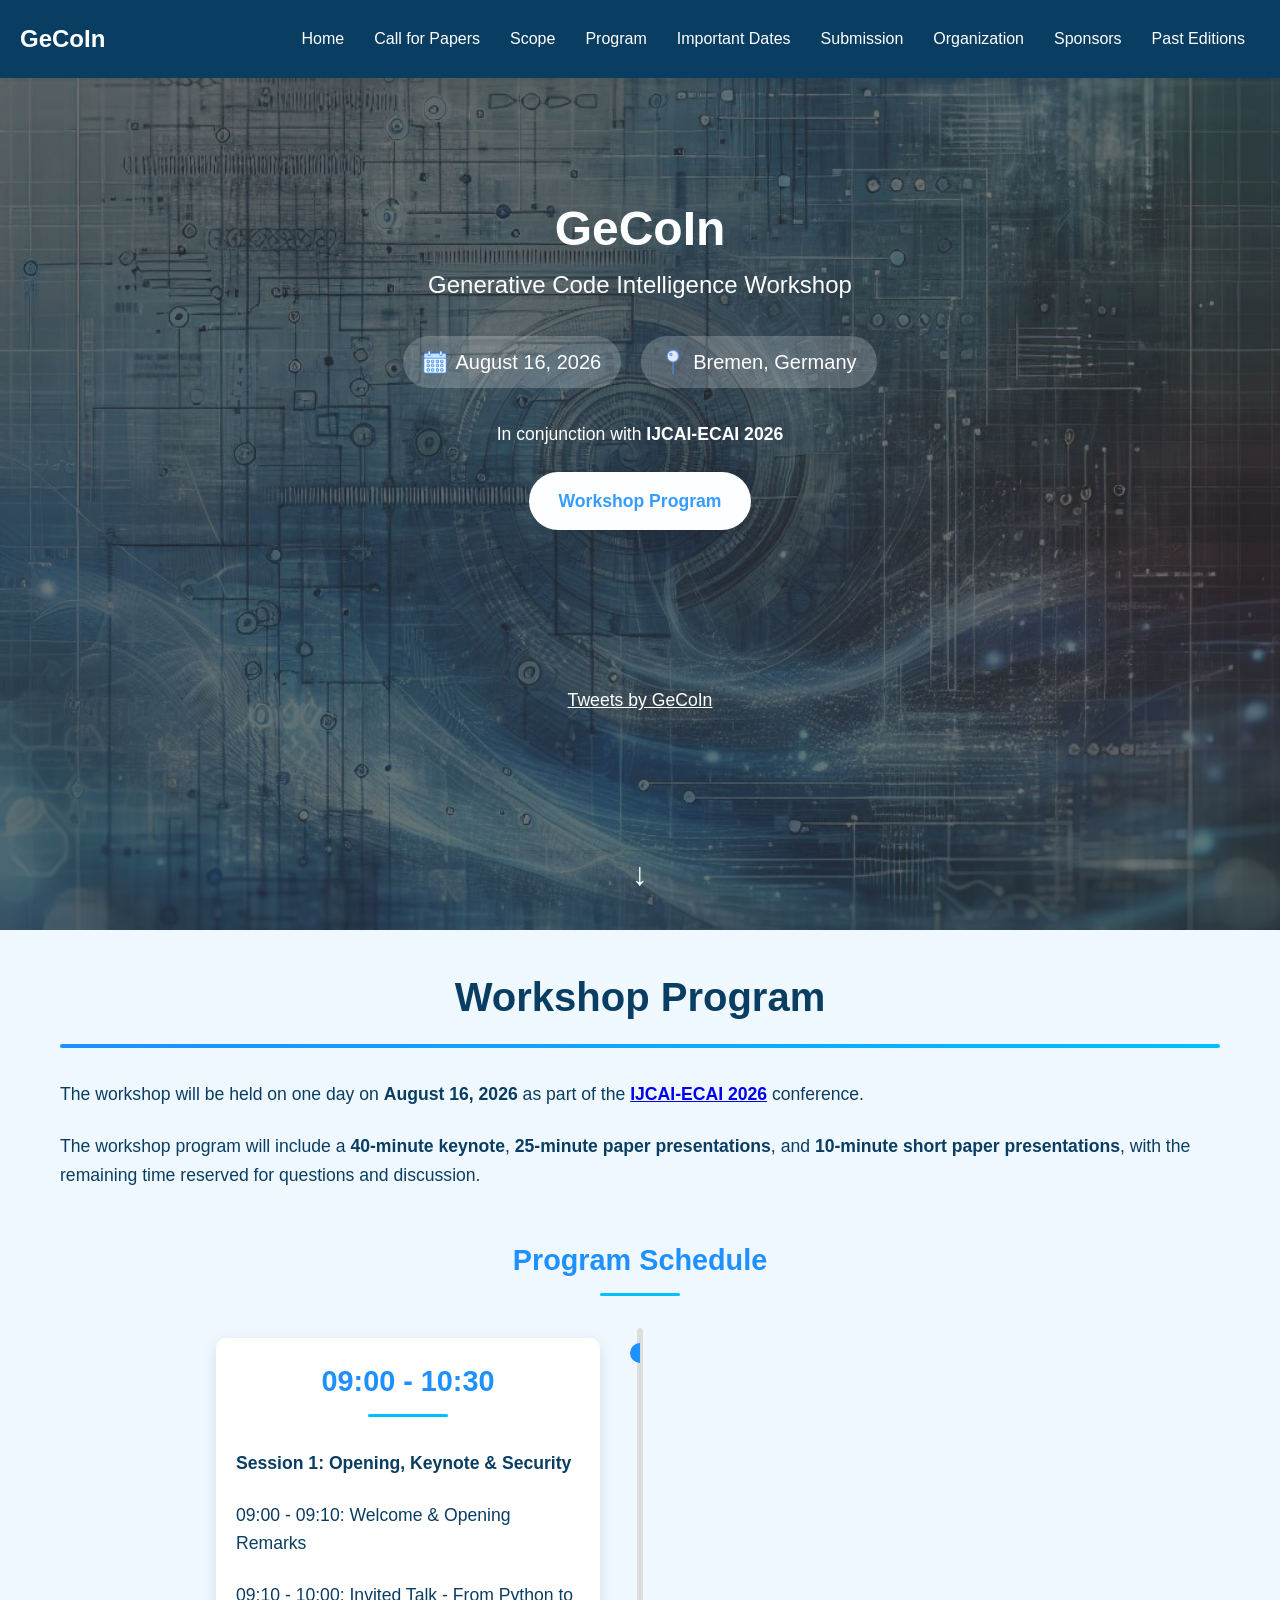
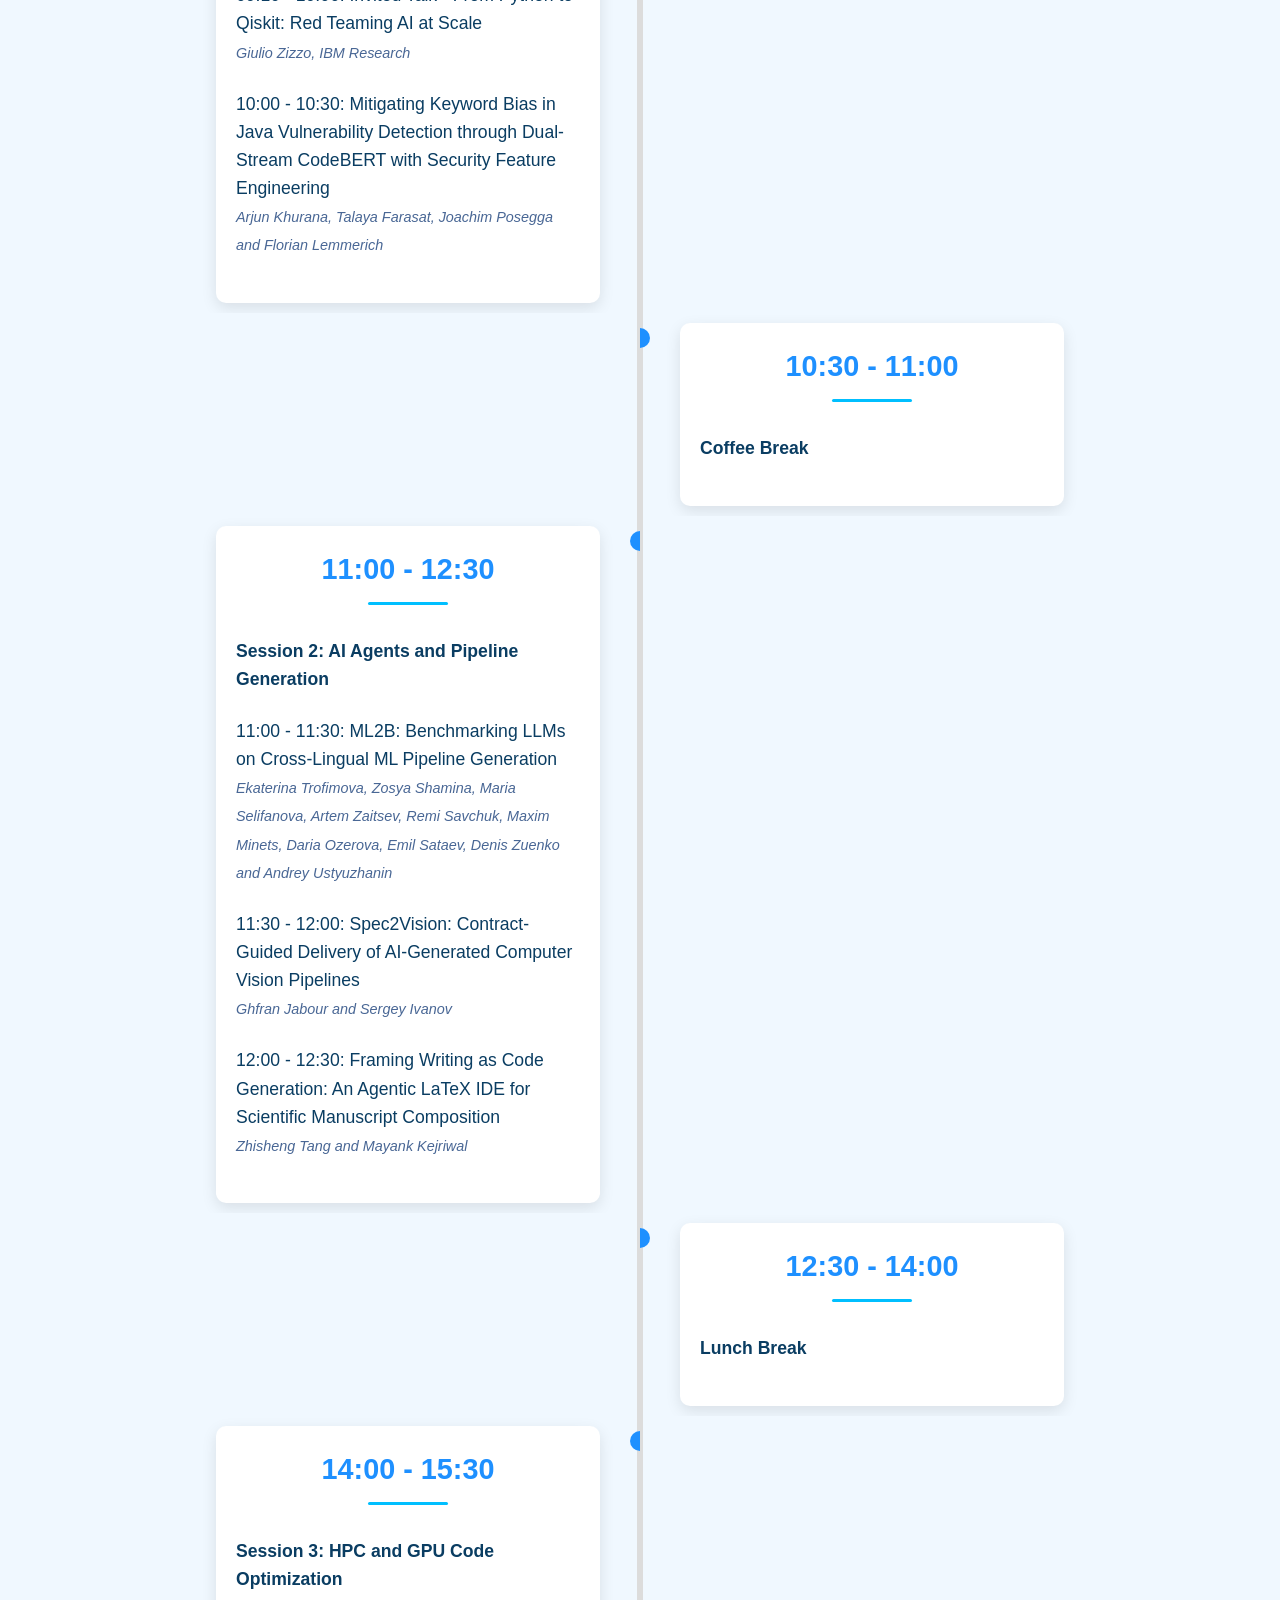
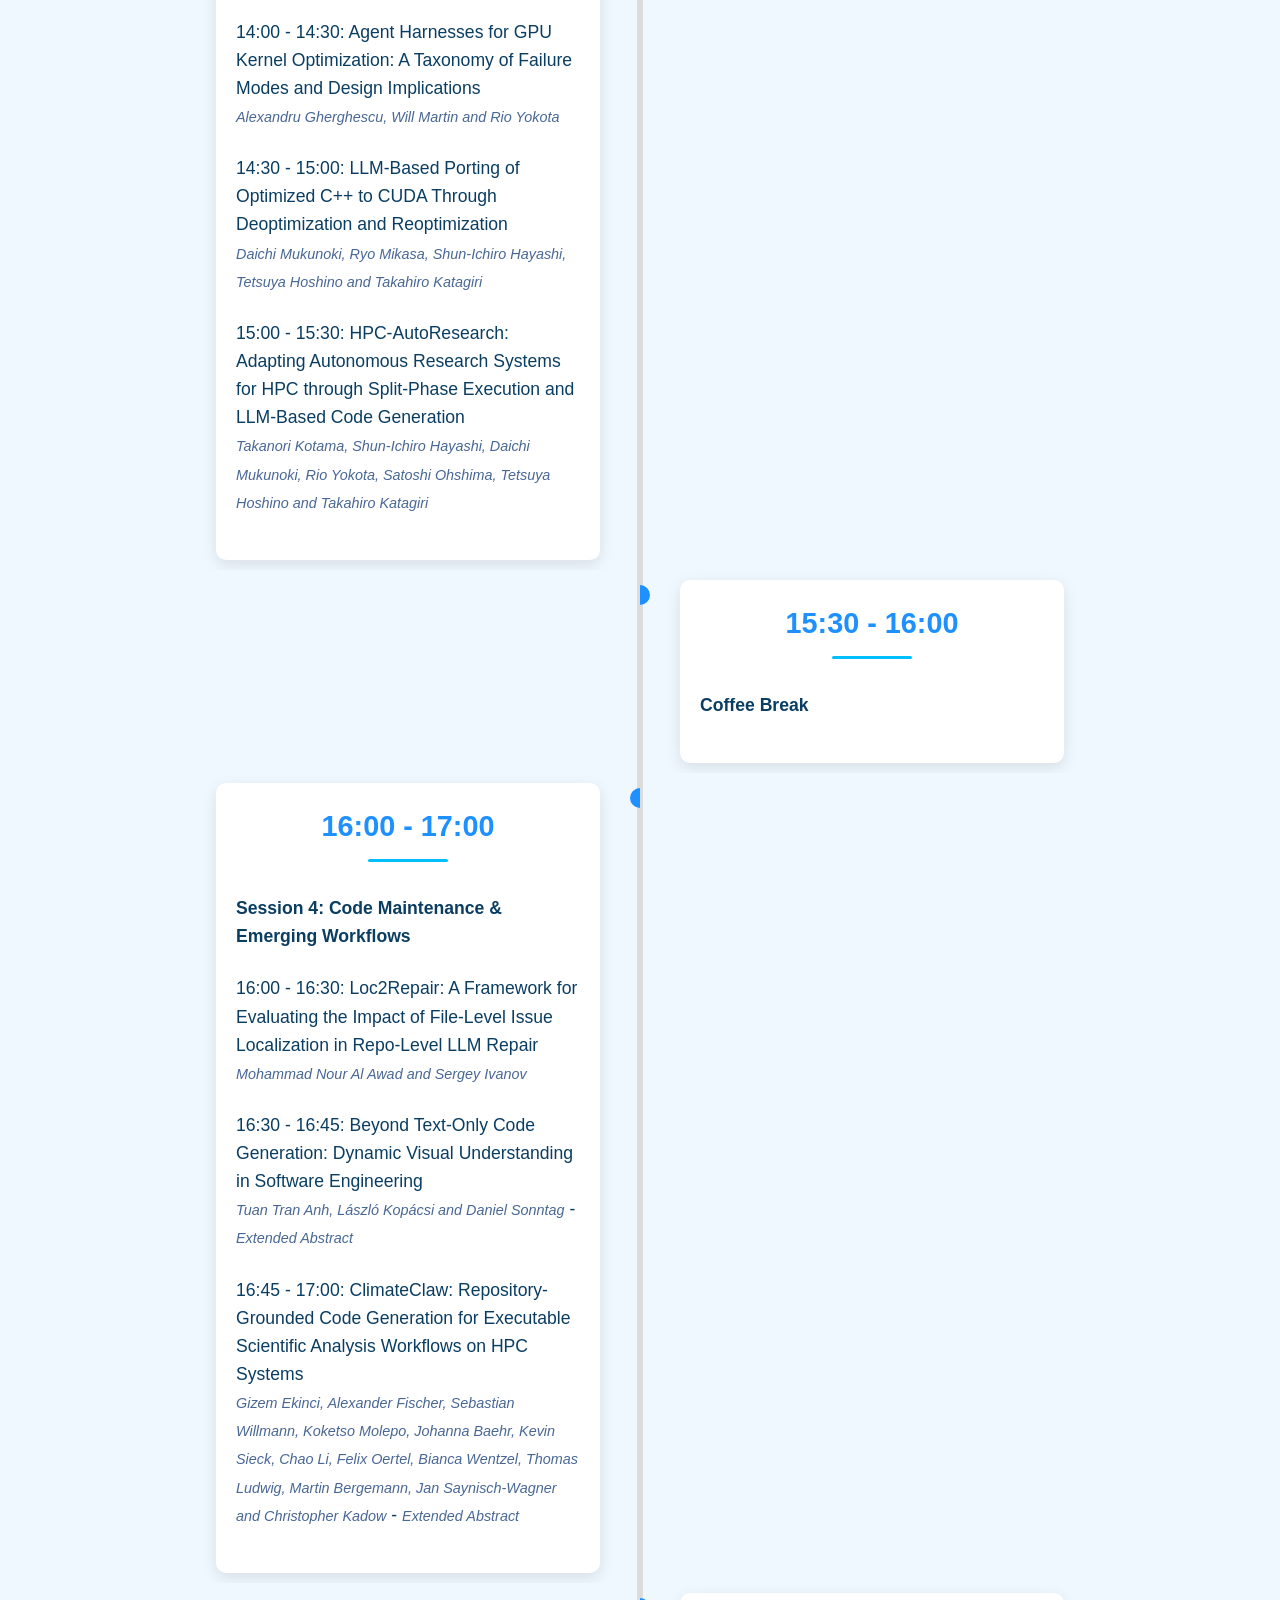
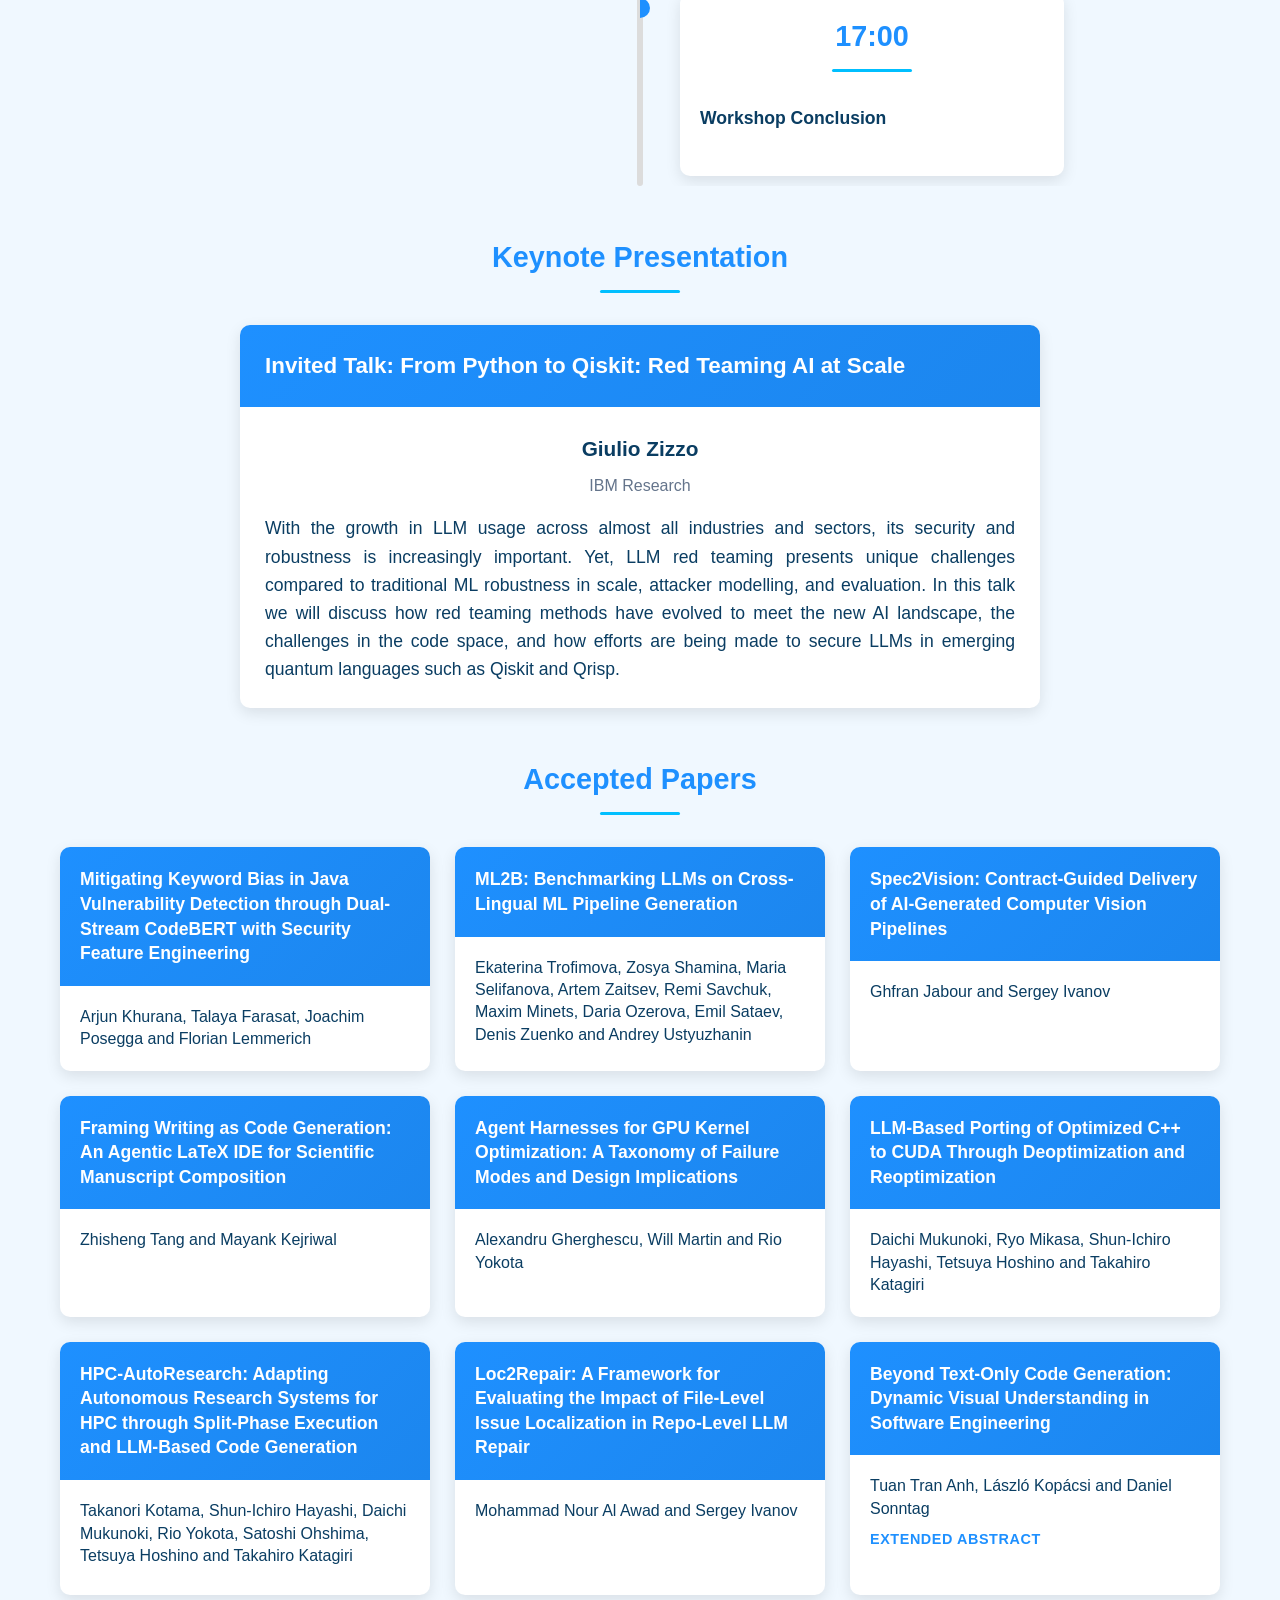
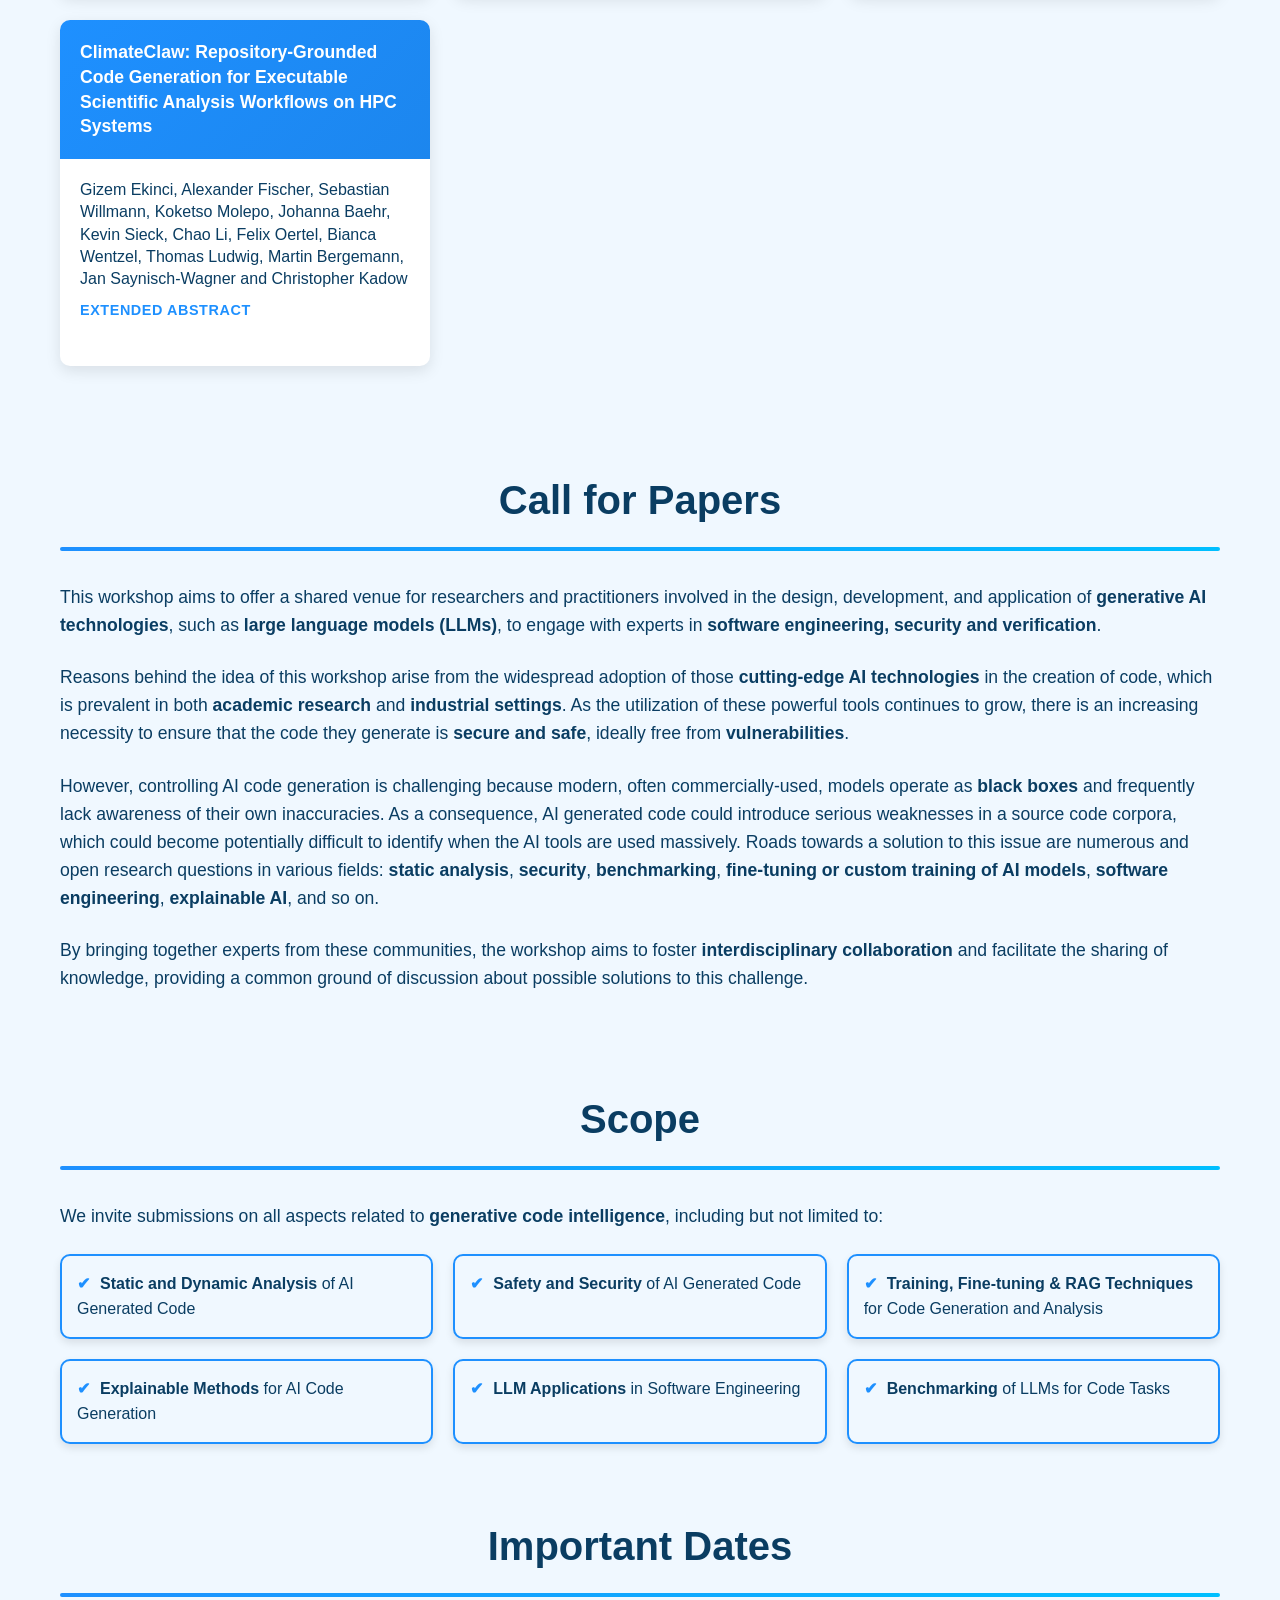
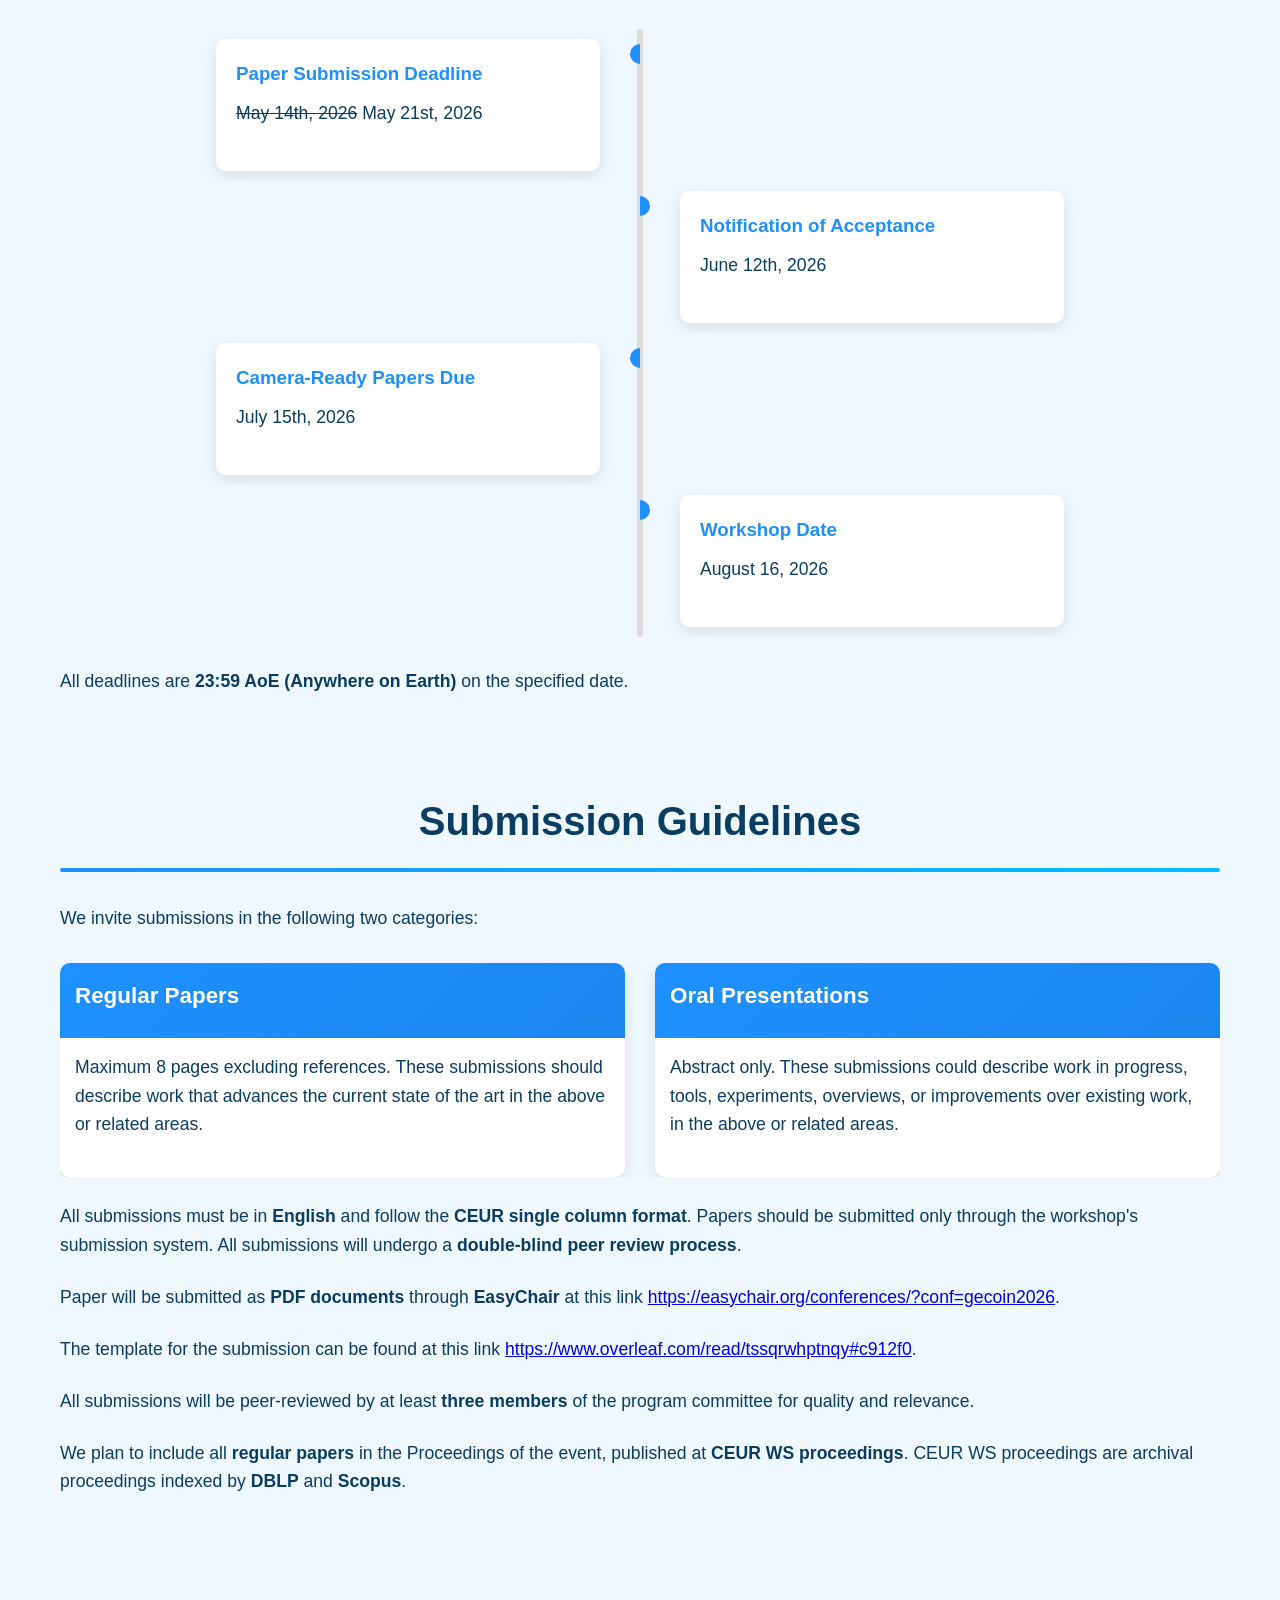
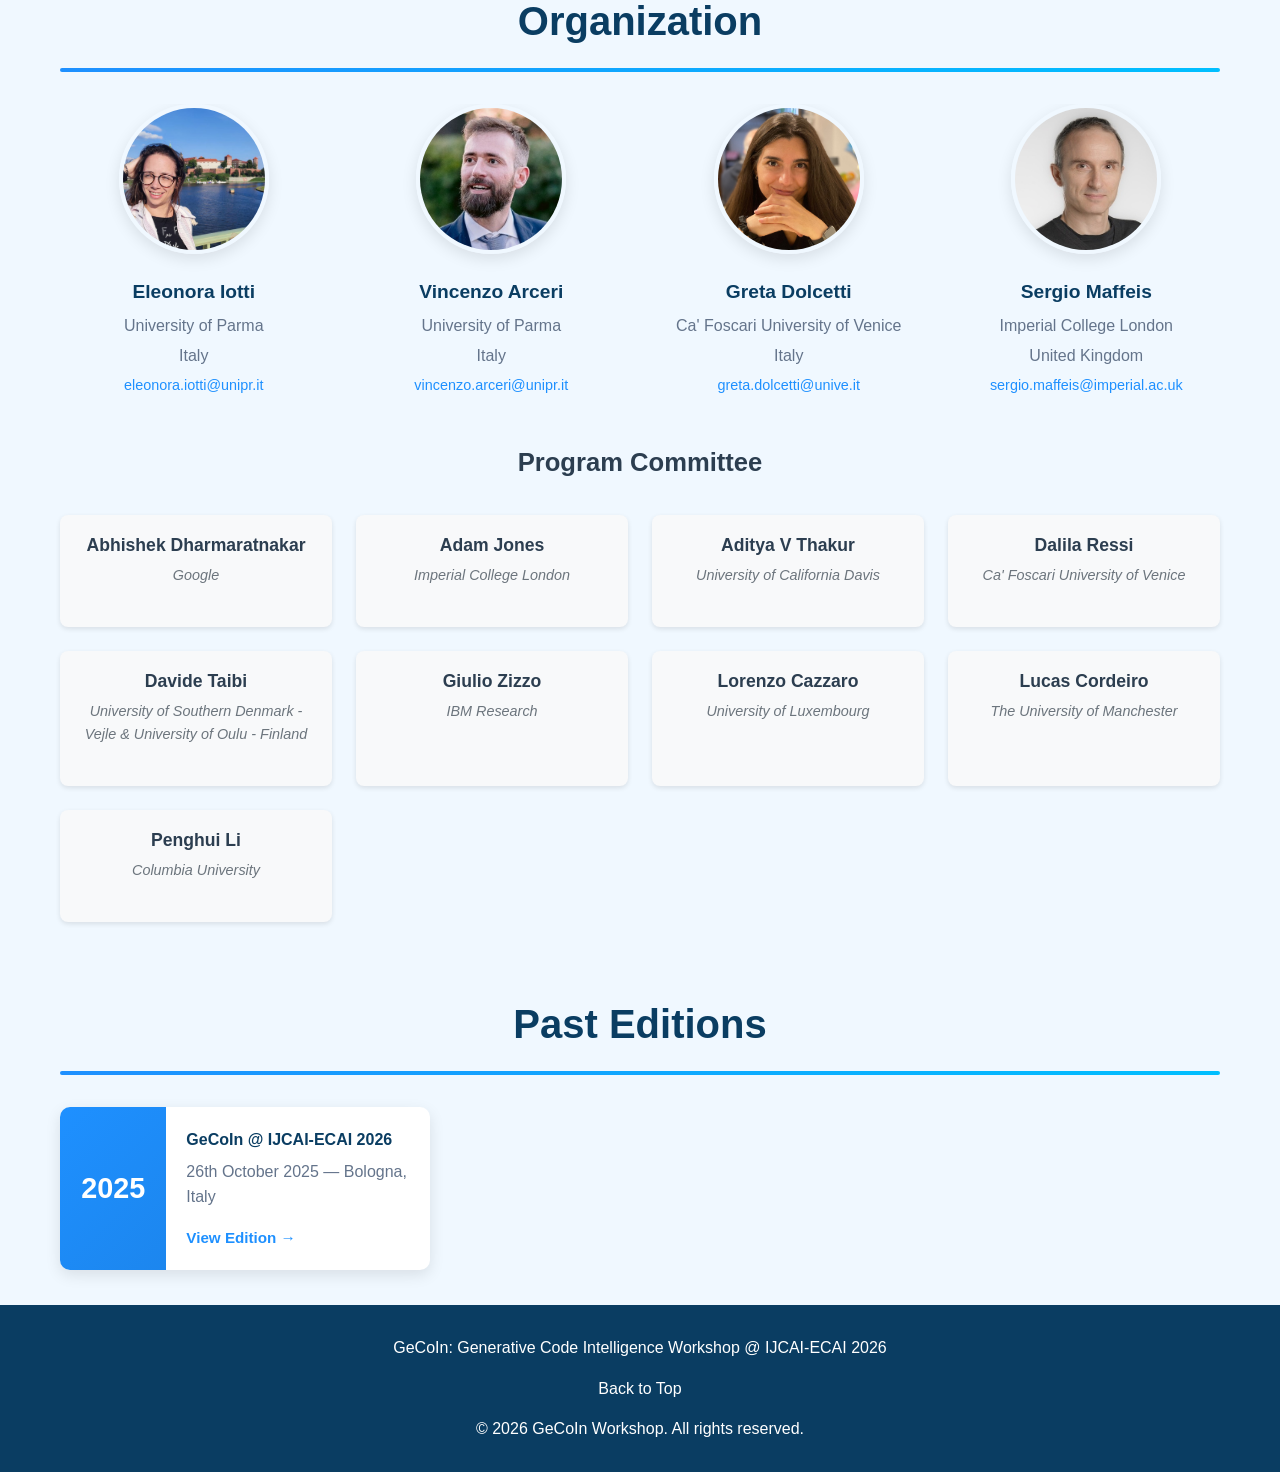
==== commit cecb421d: "Update keynote talk details and add abstract section" ====
--- a/index.html
+++ b/index.html
@@ -68,7 +68,8 @@
                         <h3><strong>09:00 - 10:30</strong></h3>
                         <p><strong>Session 1: Opening, Keynote & Security</strong></p>
                         <p>09:00 - 09:10: Welcome & Opening Remarks</p>
-                        <p>09:10 - 10:00: Invited Talk - Giulio Zizzo, IBM Research</p>
+                        <p>09:10 - 10:00: Invited Talk - From Python to Qiskit: Red Teaming AI at Scale <br>
+                        <em>Giulio Zizzo, IBM Research</em></p>
                         <p>10:00 - 10:30: Mitigating Keyword Bias in Java Vulnerability Detection through Dual-Stream CodeBERT with Security Feature Engineering<br>
                         <em>Arjun Khurana, Talaya Farasat, Joachim Posegga and Florian Lemmerich</em></p>
                     </div>
@@ -140,7 +141,7 @@
             <h3>Keynote Presentation</h3>
             <div class="card keynote-card">
                 <div class="card-header">
-                    <h4>Invited Talk: Giulio Zizzo</h4>
+                    <h4>Invited Talk: From Python to Qiskit: Red Teaming AI at Scale</h4>
                 </div>
                 <div class="card-body">
                     <div class="keynote-speaker">
@@ -148,6 +149,9 @@
                     </div>
                     <div class="keynote-affiliation">
                         IBM Research
+                    </div>
+                    <div class="keynote-abstract">
+                        <p>With the growth in LLM usage across almost all industries and sectors, its security and robustness is increasingly important. Yet, LLM red teaming presents unique challenges compared to traditional ML robustness in scale, attacker modelling, and evaluation. In this talk we will discuss how red teaming methods have evolved to meet the new AI landscape, the challenges in the code space, and how efforts are being made to secure LLMs in emerging quantum languages such as Qiskit and Qrisp.</p>
                     </div>
                 </div>
             </div>
--- a/style.css
+++ b/style.css
@@ -837,6 +837,16 @@
     font-weight: 400;
 }
 
+.keynote-abstract {
+    margin-top: 16px;
+    text-align: justify;
+    text-justify: inter-word;
+}
+
+.keynote-abstract p {
+    margin-bottom: 0;
+}
+
 @media screen and (max-width: 768px) {
     .keynote-card .card-header h4 {
         font-size: 1.2rem;
